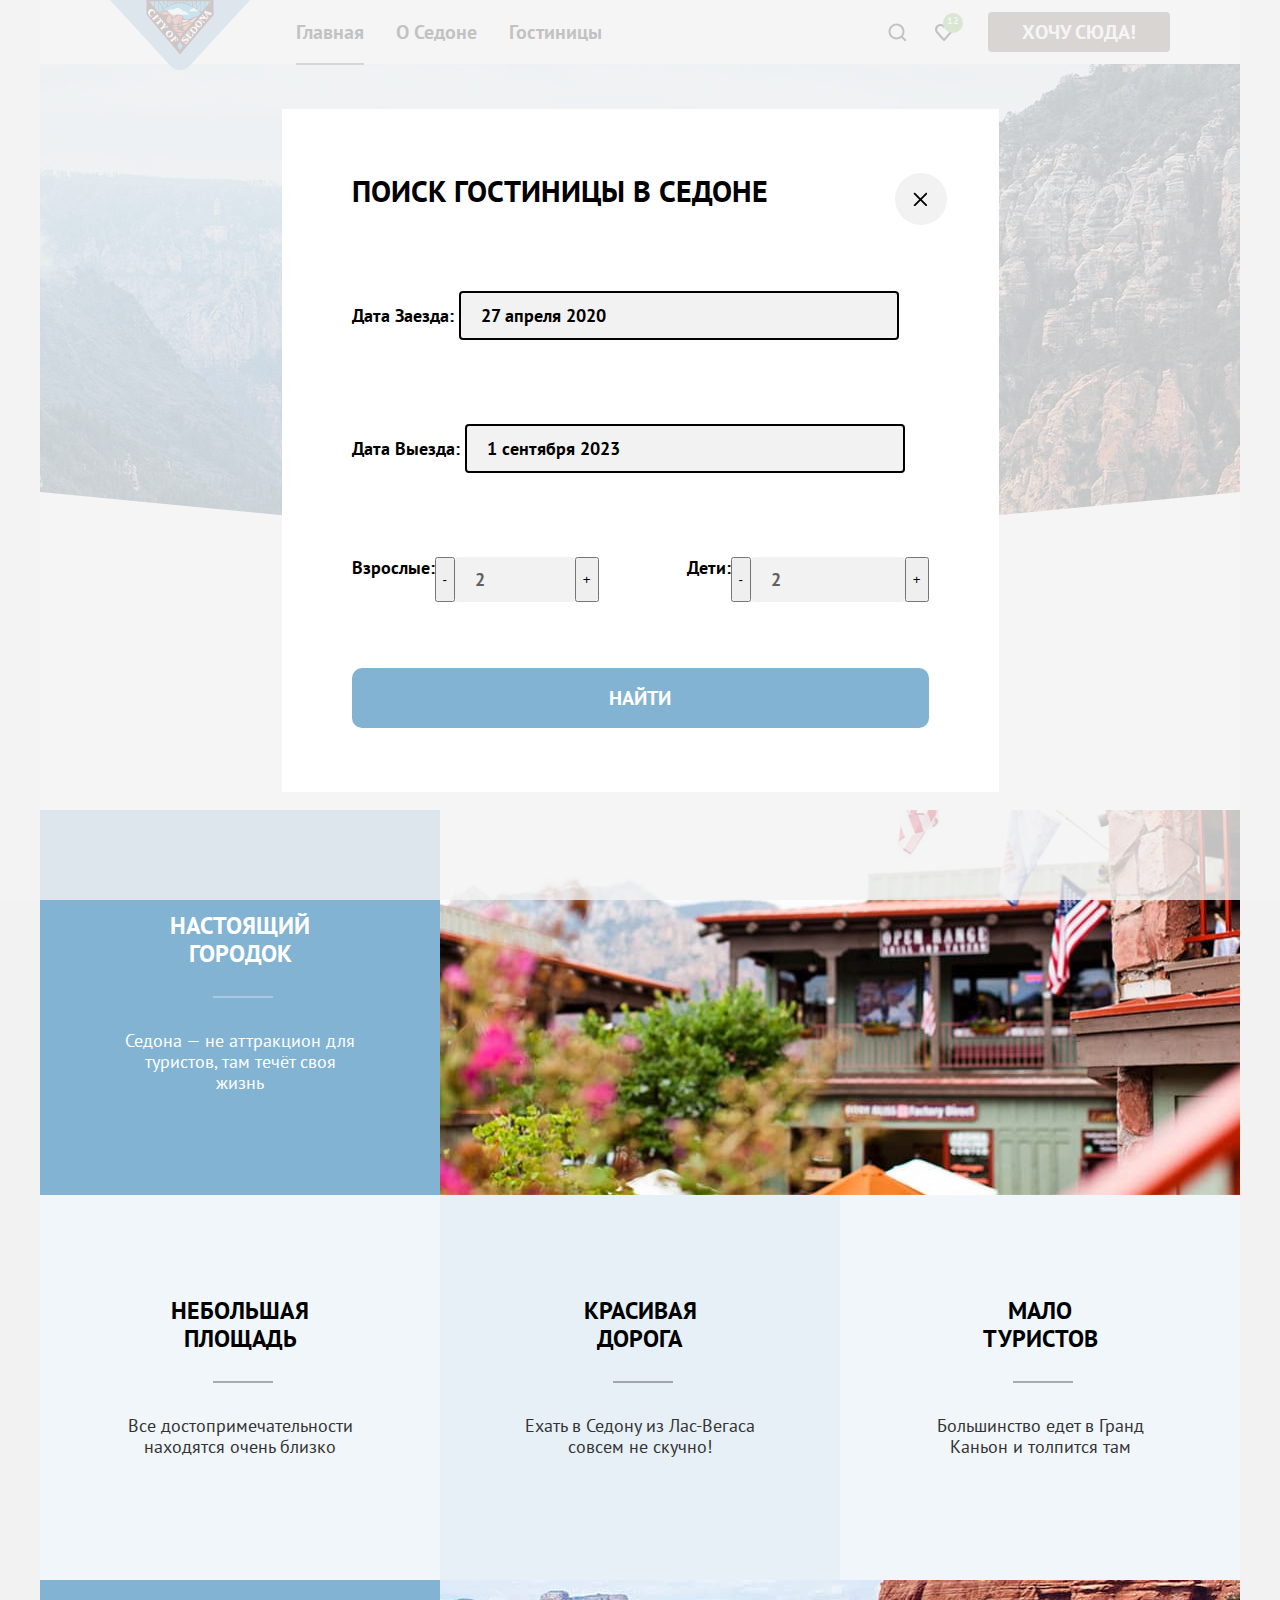
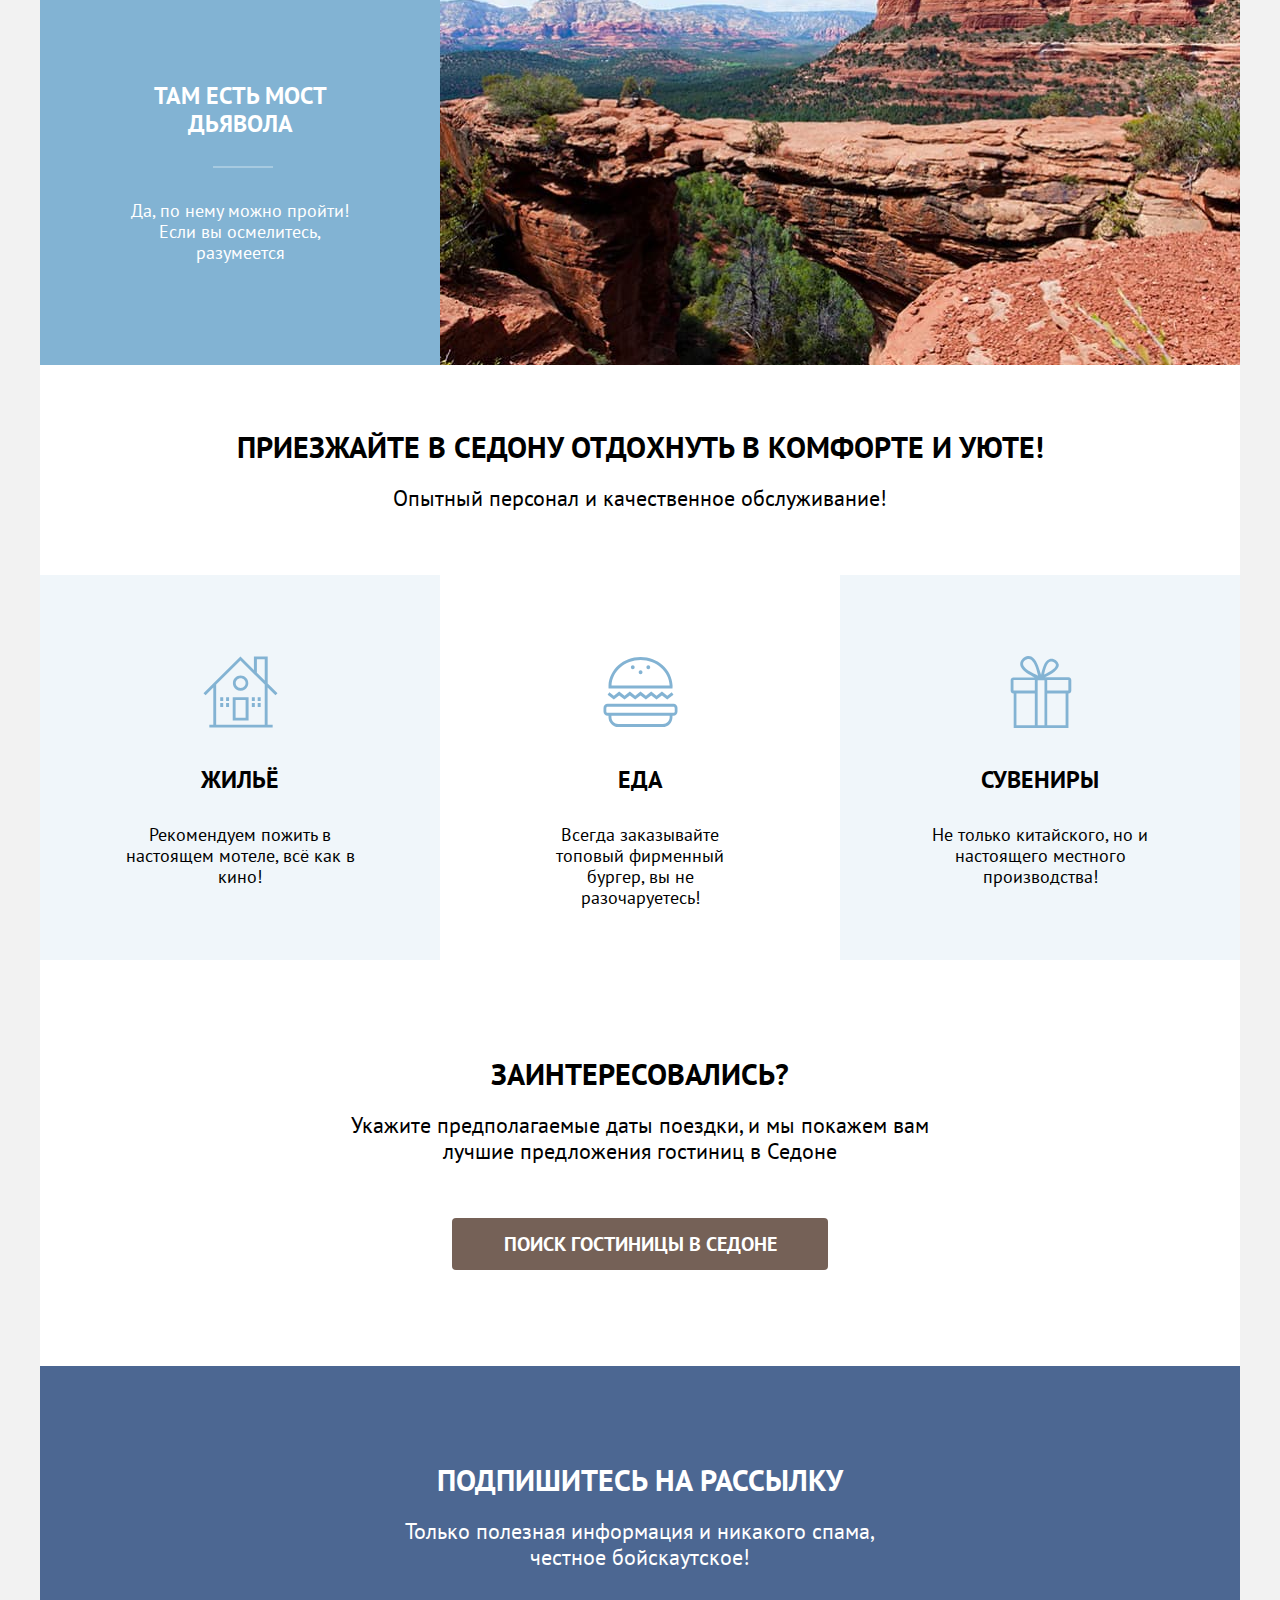
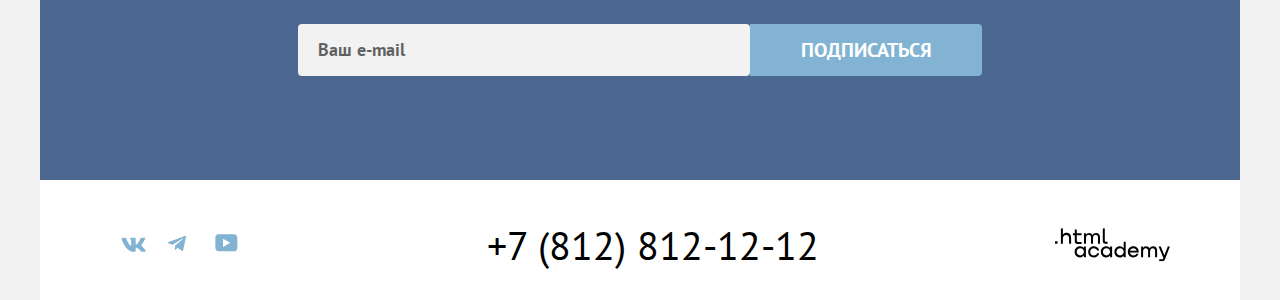
==== index.html @ 21aa556a "создает модальное окно" ====
<!DOCTYPE html>
<html lang="ru">
  <head>
    <meta charset="utf-8">
    <title>HTML Academy: Седона</title>
    <link rel="stylesheet" href="styles/styles.css">
  </head>
  <body>
    <div class="container">
      <header class="main-page-header">
        <div class="logo">
          <a class="logo-link">
            <img class="logo" src="images/logo.svg " alt="Логотип компании City of Sedona." width="140" height="70">
          </a>
        </div>
        <nav class="navigation">
          <ul class="list navigation-list">
            <li class="navigation-item">
              <a class="navigation-link navigation-link-current" href="index.html">Главная</a>
            </li>
            <li class="navigation-item">
              <a class="navigation-link" href="about.html">О Седоне</a>
            </li>
            <li class="navigation-item">
              <a class="navigation-link" href="catalog.html">Гостиницы</a>
            </li>
          </ul>
          <ul class="list navigation-list navigation-user">
            <li class="navigation-item">
              <a class="navigation-link search-icon" href="#">
                <span class="visually-hidden">Поиск</span>
              </a>
            </li>
            <li class="navigation-item">
              <a class="navigation-link heart-icon" href="#">
                <span class="visually-hidden">Избранное</span>
                <span class="favourites-count">12</span>
              </a>
            </li>
            <li class="navigation-item navigation-item-button">
              <a class="navigation-link want-here" href="#">Хочу сюда!</a>
            </li>
          </ul>
        </nav>
      </header>
      <main class="main-container main-index">
        <h1 class="visually-hidden">Город-курорт Седона</h1>
        <section class="hero">
          <h2 class="visually-hidden">Горы - главная достопримечательность Седоны</h2>
          <img class="hero-img-banner" src="images/mountains.jpg" alt="Горы возле Седоны." width="1200" height="485">
          <img class="hero-img" src="images/welcome.svg" alt="Welcome to the gorgeous Sedona, because the Grand Canyon sucks." width="458" height="352">
        </section>
        <section class="advantages">
          <h2 class="advantages-main-title">Седона — небольшой городок в Аризоне,
            заслуживающий большего!</h2>
            <p class="advantages-main-title-description">Рассмотрим причины, по которым Седона круче, чем Гранд-Каньон!</p>
          <ul class="list advantages-list">
            <li class="advantages-item advantages-item-dark">
              <div class="advantages-content">
                <h3 class="advantages-title">Настоящий городок</h3>
                <p class="advantages-description">Седона — не аттракцион для туристов, там течёт своя жизнь</p>
              </div>
              <img class="advantages-with-image" src="images/city-center.jpg" alt="Дом в Седоне на фоне гор." width="800" height="385">
            </li>
            <li class="advantages-item">
              <div class="advantages-content">
                <h3 class="advantages-title">Небольшая площадь</h3>
                <p class="advantages-description">Все достопримечательности находятся очень близко</p>
              </div>
            </li>
            <li class="advantages-item advantages-item-medium">
              <div class="advantages-content">
                <h3 class="advantages-title">Красивая дорога</h3>
                <p class="advantages-description">Ехать в Седону из Лас-Вегаса совсем не скучно!</p>
              </div>
            </li>
            <li class="advantages-item">
              <div class="advantages-content">
                <h3 class="advantages-title">Мало туристов</h3>
                <p class="advantages-description">Большинство едет в Гранд Каньон и толпится там</p>
              </div>
            </li>
            <li class="advantages-item advantages-item-dark">
              <div class="advantages-content">
                <h3 class="advantages-title">Там есть мост дьявола</h3>
                <p class="advantages-description">Да, по нему можно пройти! Если вы осмелитесь, разумеется</p>
              </div>
              <img class="advantages-image" src="images/diablo-bridge.jpg" alt="Мост дьявола." width="800" height="385">
            </li>
          </ul>
        </section>
        <section class="services">
          <h2 class="services-main-title">Приезжайте в Седону отдохнуть в комфорте и уюте!</h2>
          <p class="services-main-description">Опытный персонал и качественное обслуживание!</p>
          <ul class="list services-list">
            <li class="services-item services-item-medium house-icon">
              <h3 class="services-title">Жильё</h3>
              <p class="services-description">Рекомендуем пожить в настоящем мотеле, всё как в кино!</p>
            </li>
            <li class="services-item services-item-light food-icon">
              <h3 class="services-title">Еда</h3>
              <p class="services-description">Всегда заказывайте топовый фирменный бургер, вы не разочаруетесь!</p>
            </li>
            <li class="services-item services-item-medium souvenirs-icon">
              <h3 class="services-title">Сувениры</h3>
              <p class="services-description">Не только китайского, но и настоящего местного производства!</p>
            </li>
          </ul>
        </section>
        <section class="hotel-search">
          <h2 class="visually-hidden">Поиск гостиницы</h2>
          <p class="hotel-search-title">Заинтересовались?</p>
          <p class="hotel-search-description">Укажите предполагаемые даты поездки, и мы покажем вам лучшие предложения гостиниц в Седоне</p>
          <a class="button button-dark hotel-search-button" href="#">Поиск гостиницы в Седоне</a>
        </section>
      </main>
      <footer class="page-footer">
        <section class="footer-subscribe footer-subscribe-main-page">
          <h2 class="footer-subscribe-title">Подпишитесь на рассылку</h2>
          <p class="footer-subscribe-description">Только полезная информация и никакого спама,<br> честное бойскаутское!</p>
          <form class="footer-subscribe-form" action="https://echo.htmlacademy.ru/" method="post">
            <input class="field" type="email" name="footer-subscribe-email" placeholder="Ваш e-mail" required>
            <button class="footer-subscribe-button button button-light" type="submit">Подписаться</button>
          </form>
        </section>
        <section class="footer-contacts">
          <h2 class="visually-hidden">Контакты</h2>
            <ul class="list footer-contacts-social-list">
              <li class="footer-contacts-social-item">
                <a class="footer-contacts-social-button button-vk" href="https://vk.com/htmlacademy">
                  <span class="visually-hidden">Вконтакте.</span>
                  <svg width="25" height="15" viewBox="0 0 25 15" fill="none" xmlns="http://www.w3.org/2000/svg">
                    <path fill-rule="evenodd" clip-rule="evenodd" d="M24.116 1.804c.166-.546 0-.948-.795-.948h-2.625c-.668 0-.976.347-1.143.73 0 0-1.335 3.196-3.226 5.272-.612.602-.89.793-1.224.793-.167 0-.418-.19-.418-.738V1.804c0-.656-.184-.948-.74-.948H9.817c-.417 0-.668.304-.668.593 0 .621.946.765 1.043 2.513V7.76c0 .833-.153.984-.487.984-.89 0-3.055-3.21-4.34-6.885-.249-.715-.5-1.003-1.172-1.003H1.566c-.75 0-.9.347-.9.73 0 .682.89 4.07 4.145 8.551 2.17 3.06 5.225 4.72 8.008 4.72 1.67 0 1.875-.369 1.875-1.004V11.54c0-.737.158-.884.687-.884.39 0 1.057.192 2.615 1.667 1.78 1.75 2.073 2.533 3.075 2.533h2.625c.75 0 1.126-.368.91-1.096-.238-.724-1.088-1.775-2.215-3.022-.612-.71-1.53-1.475-1.809-1.858-.389-.49-.278-.71 0-1.147 0 0 3.2-4.426 3.533-5.929h.001Z" fill="currentColor"/></svg>
                </a>
              </li>
              <li class="footer-contacts-social-item">
                <a class="footer-contacts-social-button button-tg" href="https://t.me/htmlacademy ">
                  <span class="visually-hidden">Телеграмм.</span>
                  <svg width="18" height="17" viewBox="0 0 18 17" fill="none" xmlns="http://www.w3.org/2000/svg"><path d="M16.785.956.84 7.104C-.248 7.541-.24 8.148.64 8.42l4.094 1.277 9.472-5.976c.448-.272.857-.126.52.173l-7.673 6.925H7.05l.002.001-.283 4.22c.414 0 .597-.19.829-.414l1.988-1.934 4.136 3.055c.762.42 1.31.205 1.5-.706l2.715-12.795c.278-1.114-.425-1.618-1.153-1.29Z" fill="currentColor"/></svg>                </a>
              </li>
              <li class="footer-contacts-social-item">
                <a class="footer-contacts-social-button button-youtube" href="https://www.youtube.com/user/htmlacademyru">
                  <span class="visually-hidden">Youtube.</span>
                  <svg width="23" height="18" viewBox="0 0 23 18" fill="none" xmlns="http://www.w3.org/2000/svg"><path d="M18.94.356H3.507C1.647.356.333 1.95.333 3.756V13.85c0 1.913 1.314 3.506 3.174 3.506H19.16c1.642 0 3.174-1.593 3.174-3.4v-10.2c-.219-1.806-1.532-3.4-3.393-3.4ZM7.995 12.894V4.819l7.333 4.037-7.333 4.038Z" fill="currentColor"/></svg></a>
              </li>
            </ul>
            <address class="phone">
              <a class="footer-phone" href="tel:+78128121212">+7 (812) 812-12-12</a>
            </address>
            <a class="htmlacademy-link" href="https://htmlacademy.ru/">
              <svg width="115" height="34" viewBox="0 0 115 34" fill="none" xmlns="http://www.w3.org/2000/svg">
                <g clip-path="url(#a)" fill="currentColor"><path d="M0 13.256v2.6h2.5v-2.6H0ZM11.6 4.856c-1.6 0-2.8.7-3.6 1.7h-.1v-6.2h-2v15.5h2v-5.3c0-2.1 1.3-3.6 3.3-3.6 1.8 0 2.9 1.4 2.9 3.2v5.7h2v-6.1c.1-3-1.8-4.9-4.5-4.9ZM26.6 5.156h-4.8v-3.7h-2v3.8h-1.9v2h1.9v6c0 1.7 1 2.7 2.7 2.7h4.1v-2h-3.7c-.7 0-1.1-.4-1.1-1.1v-5.7h4.8v-2ZM41.1 4.956c-1.6 0-2.9.8-3.5 2.1h-.1c-.6-1.2-1.8-2.1-3.4-2.1-1.4 0-2.5.8-3.1 1.8h-.1v-1.6H29v10.6h2v-5.4c0-2 1-3.5 2.6-3.5 1.5 0 2.4 1 2.4 2.6v6.3h2v-5.6c0-2.4 1.4-3.3 2.6-3.3 1.5 0 2.4 1 2.4 2.6v6.3h2v-6.5c.1-2.5-1.4-4.3-3.9-4.3ZM47.8 13.056c0 1.7 1 2.7 2.8 2.7h2v-2h-1.7c-.7 0-1.1-.4-1.1-1.1V.356h-2v12.7ZM28.9 20.056c-.9-1.1-2.2-1.8-3.9-1.8-3.1 0-5.4 2.3-5.4 5.6s2.3 5.6 5.4 5.6c1.8 0 3-.8 3.8-1.9h.1v1.6h2v-10.6h-2v1.5Zm-3.6 7.4c-2.2 0-3.6-1.6-3.6-3.6s1.4-3.6 3.6-3.6 3.6 1.6 3.6 3.6c0 1.9-1.4 3.6-3.6 3.6ZM44.2 22.356c-.5-2.4-2.6-4.1-5.4-4.1-3.4 0-5.6 2.5-5.6 5.6 0 3.1 2.2 5.6 5.6 5.6 2.8 0 4.9-1.8 5.4-4.2h-2.1c-.4 1.3-1.7 2.3-3.3 2.3-2.2 0-3.6-1.6-3.6-3.6s1.4-3.6 3.6-3.6c1.6 0 2.8 1 3.3 2.2h2.1v-.2ZM55.1 20.056c-.9-1.1-2.2-1.8-3.9-1.8-3.1 0-5.4 2.3-5.4 5.6s2.3 5.6 5.4 5.6c1.8 0 3-.8 3.8-1.9h.1v1.6h2v-10.6h-2v1.5Zm-3.6 7.4c-2.2 0-3.6-1.6-3.6-3.6s1.4-3.6 3.6-3.6 3.6 1.6 3.6 3.6c0 1.9-1.5 3.6-3.6 3.6ZM68.7 20.156c-.9-1.1-2.2-1.9-3.9-1.9-3.1 0-5.4 2.3-5.4 5.6s2.2 5.6 5.4 5.6c1.7 0 3-.8 3.8-1.8h.1v1.5h2v-15.4h-2v6.4Zm-3.6 7.3c-2.2 0-3.6-1.6-3.6-3.6s1.4-3.6 3.6-3.6 3.6 1.6 3.6 3.6c-.1 2-1.5 3.6-3.6 3.6ZM78.3 18.256c-3.3 0-5.5 2.5-5.5 5.6 0 3 2.1 5.6 5.5 5.6 2.5 0 4.5-1.3 5.2-3.6h-2.1c-.5 1-1.6 1.6-3 1.6-1.9 0-3.3-1.3-3.4-2.9h8.8c.2-3.6-2-6.3-5.5-6.3Zm0 1.9c1.7 0 3 1 3.3 2.6h-6.5c.3-1.5 1.5-2.6 3.2-2.6ZM98.2 18.256c-1.6 0-2.9.8-3.6 2h-.1c-.6-1.2-1.8-2-3.4-2-1.4 0-2.5.7-3.1 1.8v-1.5h-1.9v10.6h2v-5.4c0-2 1-3.4 2.6-3.5 1.5 0 2.4 1 2.4 2.6v6.3h2v-5.6c0-2.4 1.4-3.3 2.6-3.3 1.5 0 2.4 1 2.4 2.6v6.3h2v-6.5c.1-2.6-1.4-4.4-3.9-4.4ZM109.4 27.356l-3.6-8.9h-2.2l4.8 11.6c-.3.9-.7 1.2-1.7 1.2h-2.5v2h2.5c1.8 0 2.8-.8 3.5-2.6l4.7-12.2h-2.1l-3.4 8.9Z"/></g><defs><clipPath id="a"><path fill="currentColor" transform="translate(0 .356)" d="M0 0h115v33H0z"/></clipPath></defs></svg>
            </a>
        </section>
      </footer>
    </div>
    <div class="modal-container">
      <div class="modal modal-search">
        <button class="modal-close-button">
          <span class="visually-hidden">Закрыть</span>
        </button>
        <section class="modal-content">
          <h2 class="modal-title">Поиск гостиницы в Седоне</h2>
          <form class="search-form" action="https://echo.htmlacademy.ru/" method="post">
            <p class="field-group check-in-out">
              <label class="check check-in" for="check-in-date">Дата Заезда:</label>
              <input class="check-in-field field" type="text" id="check-in-date" name="check-in-date" placeholder="Укажите дату" value="27 апреля 2020">
            </p>
            <p class="field-group check-in-out">
              <label class="check check-out" for="check-out-date">Дата Выезда:</label>
              <input class="check-out-field field" type="text" id="check-out-date" name="check-out-date" placeholder="Укажите дату" value="1 сентября 2023">
            </p>
            <p class="field-group number">
              <label class="adults" for="adults">Взрослые:</label>
              <button class="minus" type="button">-</button>
              <input class="field adults-field" type="number" id="adults" name="adults-number" placeholder="2">
              <button class="plus" type="button">+</button>
            </p>
            <p class="field-group number">
              <label class="children" for="children">Дети:</label>
              <button class="minus" type="button">-</button>
              <input class="field children-field" type="number" id="children" name="children-number" placeholder="2">
              <button class="plus" type="button">+</button>
            </p>
            <button class="search-button button button-light" type="submit">Найти</button>
          </form>
        </section>
      </div>
    </div>
  </body>
</html>
---- styles/styles.css ----
@font-face {
  font-family: "PT Sans";
  font-style: normal;
  font-weight: 400;
  src: url("../fonts/ptsans-400.woff2") format("woff2");
  font-display: swap;
}

@font-face {
  font-family: "PT Sans";
  font-style: normal;
  font-weight: 700;
  src: url("../fonts/ptsans-700.woff2") format("woff2");
  font-display: swap;
}

html {
  height: 100%;
}

body {
  font-family: "PT Sans", "Arial", sans-serif;
  font-size: 18px;
  line-height: 21px;
  background-color:  #f2f2f2;
  color: #000000;
  margin: 0;
}

*,
*::before,
*::after {
  box-sizing: border-box;
}

.visually-hidden {
  position: absolute;
  width: 1px;
  height: 1px;
  margin: -1px;
  padding: 0;
  border: 0;
  clip: rect(0 0 0 0);
  overflow: hidden;
}

.container {
  min-height: 100vh;
  width: 1200px;
  margin: 0 auto;
  display: flex;
  flex-direction: column;
  box-shadow: 0 0 15 0 rgba(0, 0, 0, 0.2);
  flex-grow: 1;
  background-color: #ffffff;
}

.main-container {
  flex-grow: 1;
}

.button {
  font-family: inherit;
  font-size: 20px;
  font-weight: 700;
  line-height: 36px;
  text-align: center;
  text-transform: uppercase;
  text-decoration: none;
  color: #ffffff;
  padding: 8px 50px;
  border: none;
  border-radius: 4px;
  margin: 0;
  align-items: center;
  cursor: pointer;
  box-sizing: border-box;
}

.button-light {
  background-color: #82b3d3;
}

.button-light:hover {
  background-color: #68a2ca;
}

.button-light:focus {
  background-color: #68a2ca;
  outline: none;
}

.button-light:active {
  background-color: #82b3d3;
  color: rgba(255, 255, 255, 0.3)
}

.button-light:disabled {
  background-color: #e5e5e5;
}

.button-light-catalog {
  background-color: #82b3d3;
  font-size: 16px;
  font-weight: 700;
  line-height: 20px;
  width: 140px;
  height: 36px;
  align-items: center;
}

.button-light-catalog:hover {
  background-color: #68a2ca;
}

.button-light-catalog:focus {
  background-color: #68a2ca;
  outline: none;
}

.button-light-catalog:active {
  background-color: #82b3d3;
  color: rgba(255, 255, 255, 0.3)
}

.button-light-catalog:disabled {
  background-color: #e5e5e5;
}

.button-dark {
  background-color: #756157;
  margin: 0;
  padding: 8px 50px;
}

.button-dark:hover {
  background-color: #615048;
}

.button-dark:focus {
  background-color: #615048;
  outline: none;
}

.button-dark:active {
  background-color: #756157;
  color: rgba(255, 255, 255, 0.3)
}

.button-dark:disabled {
  background-color: #e5e5e5;
}

.button-dark-catalog {
  background-color: #756157;
  font-size: 16px;
  font-weight: 700;
  line-height: 20px;
  width: 140px;
  height: 36px;
  align-items: center;
  padding: 8px 26px;
}

.button-dark-catalog:hover {
  background-color: #615048;
}

.button-dark-catalog:focus {
  background-color: #615048;
  outline: none;
}

.button-dark-catalog:active {
  background-color: #756157;
  color: rgba(255, 255, 255, 0.3)
}

.button-dark-catalog:disabled {
  background-color: #e5e5e5;
}

.button-transparent {
  background-color: transparent;
  font-size: 16px;
  font-weight: 700;
  line-height: 20px;
  padding: 8px 57px;
  width: 191px;
}

.button-transparent:hover {
  opacity: 60%;
}

.button-transparent:focus {
  border: 3px solid #83b3d3;
  outline: none;
}

.button-transparent:active {
  color: rgba(255, 255, 255, 0.3);
}

.button-transparent:disabled {
  opacity: 10%;
}

.submit-button {
  width: 190px;
  padding: 8px 50px;
  margin-bottom: 32px;
}

.list {
  list-style: none;
  margin: 0;
  padding: 0;
}

/*MAIN PAGE*/
/*HEADER*/

.main-page-header {
  display: flex;
  padding: 0 70px;
}

.navigation {
  display: flex;
  margin-left: 30px;
  flex-grow: 1;
}

.navigation-list {
  margin: 0;
  padding: 0;
  flex-wrap: wrap;
  display: flex;
}

.navigation-user {
  margin-left: auto;
  display: flex;
  align-items: center;
  flex-shrink: 0;
}

.navigation-link {
  display: block;
  font-size: 20px;
  line-height: 24px;
  font-weight: 700;
  text-align: center;
  color: #000000;
  background-color: #ffffff;
  text-decoration: none;
  flex-wrap: wrap;
  padding: 20px 16px;
}

.navigation-link:not(.want-here):hover {
  color: #756157;
}

.navigation-link:not(.want-here):active {
  color: #756157;
  outline: none;
}

.navigation-link-current {
  position: relative;
  z-index: 2;
}

.navigation-link-current::after {
  position: absolute;
  content: "";
  height: 2px;
  background-color: #756257;
  bottom: -1px;
  right: 16px;
  left: 16px;
}

.search-icon {
  background-image: url("../images/icons/search.svg");
  background-repeat: no-repeat;
  background-size: 20px 20px;
  background-position: center center;
  padding: 12px 22px;
}

.search-icon:hover {
  opacity: 60%;
}

.search-icon:active {
  opacity: 30%;
}

.search-icon:focus {
  outline: none;
}

.heart-icon {
  background-image: url("../images/icons/heart.svg");
  background-repeat: no-repeat;
  background-size: 20px 20px;
  background-position: center center;
  margin-right: 20px;
  padding: 13px 24px;
}

.heart-icon:hover {
  opacity: 60%;
}

.heart-icon:active {
  opacity: 30%;
}

.heart-icon:focus {
  outline: none;
}

.favourites-count {
  font-size: 10px;
  font-weight: 400px;
  line-height: 10px;
  text-align: center;
  background-color: #7db54f;
  color: #ffffff;
  border-radius: 10px;
  padding: 3px;
  min-height: 20px;
  min-width: 20px;
  display: block;
  margin-top: -19px;
  margin-right: -19px;
}

.want-here {
  background-color: #756157;
  color: #ffffff;
  text-transform: uppercase;
  padding: 8px 34px;
  border-radius: 4px;
  display: block;
}

.want-here:hover {
  background-color: #615048;
}

.want-here:focus {
  background-color: #615048;
  outline: none;
}

.want-here:active {
  background-color: #756157;
}

.want-here:disabled {
  background-color: #e5e5e5;
}

.navigation-item-button {
  display: flex;
  align-items: center;
}

.logo {
  display: block;
  margin-bottom: -6px;
  z-index: 2;
}

.logo-link:hover {
  opacity: 60%;
}

.logo-link:active {
  opacity: 30%;
}

.logo-link:focus {
  outline: none;
}

/*HERO*/

.hero {
  background-color: #7ea2c2;
  padding: 51px 70px 82px;
  position: relative;
}

.hero::after {
  content: "";
  background-image: url("../images/devider.svg");
  position: absolute;
  left: 0;
  right: 0;
  bottom: 0;
  height: 57px;
}

.hero-img-banner {
  position: absolute;
  top: 0;
  left: 0;
  bottom: 0;
  right: 0;
  object-fit: cover;
  height: 100%;
}

.hero-img {
  display: block;
  margin: 0 auto;
  max-width: 100%;
  height: auto;
  position: relative;
  z-index: 2;
}


/*ADVANTAGES*/

.advantages-list {
  text-align: center;
  list-style: none;
  display: flex;
  flex-wrap: wrap;
  margin: 0;
  padding: 0;
}

.advantages-main-title {
  font-size: 30px;
  font-weight: 700;
  line-height: 36px;
  text-align: center;
  text-transform: uppercase;
  margin: 0 auto;
  margin-bottom: 25px;
  width: 620px;
  margin-top: 69px;
}

.advantages-main-title-description {
  font-size: 22px;
  line-height: 26px;
  text-align: center;
  margin-bottom: 69px;
}

.advantages-title {
  font-size: 24px;
  font-weight: 700;
  line-height: 28px;
  text-align: center;
  text-transform: uppercase;
  margin: 0 auto;
  margin-bottom: 62px;
  width: 175px;
  position: relative;
}

.advantages-content {
  width: 400px;
  min-height: 385px;
  padding: 102px 85px;
}

.advantages-item {
  background-color: rgba(131, 179, 211, 0.12);
  color: #000000;
}

.advantages-title::after {
  position: absolute;
  content: "";
  height: 2px;
  width: 60px;
  background-color: rgba(0, 0, 0, 0.3);
  bottom: -30px;
  right: 55px;
}

.advantages-item-medium {
  background-color: rgba(131, 179, 211, 0.2);
}

.advantages-item-dark {
  width: 100%;
  background-color: #82b3d3;
  color: #ffffff;
  display: flex;
}

.advantages-item-dark .advantages-title {
  color: #ffffff;
}

.advantages-item-dark .advantages-title::after {
  position: absolute;
  content: "";
  height: 2px;
  width: 60px;
  background-color: rgba(255, 255, 255, 0.3);
  bottom: -30px;
  right: 55px;
}

.advantages-item-dark .advantages-description {
  color: #ffffff;
}

.advantages-description {
  color: #333333;
  margin: 0;
}

.advantages-image {
  display: block;
}



/*SERVICES*/

.services-list {
  text-align: center;
  display: flex;
  flex-wrap: wrap;
}

.services-main-title {
  font-size: 30px;
  font-weight: 700;
  line-height: 36px;
  text-align: center;
  text-transform: uppercase;
  margin: 0 auto;
  margin-top: 64px;
  margin-bottom: 20px;
}

.services-main-description {
  font-size: 22px;
  line-height: 26px;
  text-align: center;
  margin: 0;
  margin-bottom: 64px;
}

.services-title {
  font-size: 24px;
  font-weight: 700;
  line-height: 28px;
  text-align: center;
  text-transform: uppercase;
  margin: 0;
  padding: 0;
  margin-bottom: 30px;
  margin-top: 110px;
}

.services-description {
  margin: 0;
  padding: 0;
  width: 230px;
}

.services-item {
  width: 400px;
  min-height: 385px;
  padding-top: 81px;
  padding-left: 85px;
  padding-right: 85px;
  box-sizing: border-box;
}

.services-item-medium {
  background-color: rgba(131, 179, 211, 0.12);
}

.services-item-light {
  background-color: #ffffff;
}

.house-icon {
  background-image: url("../images/icons/house.svg");
  background-repeat: no-repeat;
  background-size: 75px 72px;
  background-position: center 81px;
}

.souvenirs-icon {
  background-image: url("../images/icons/souvenirs.svg");
  background-repeat: no-repeat;
  background-size: 75px 72px;
  background-position: center 81px;
}

.food-icon {
  background-image: url("../images/icons/food.svg");
  background-repeat: no-repeat;
  background-size: 75px 72px;
  background-position: center 81px;
}

/*HOTEL SEARCH*/

.hotel-search {
  text-align: center;
  width: 592px;
  margin: 0 auto;
}

.hotel-search-title {
  font-size: 30px;
  font-weight: 700;
  line-height: 36px;
  text-align: center;
  text-transform: uppercase;
  margin: 0;
  margin-top: 96px;
  margin-bottom: 20px;
}

.hotel-search-description {
  font-size: 22px;
  line-height: 26px;
  text-align: center;
  margin: 0;
  margin-bottom: 54px;
}

.hotel-search-button {
  display: block;
  width: 376px;
  margin: 0 auto;
  margin-bottom: 96px;
}

/*FOOTER*/

.footer-subscribe-title {
  font-size: 30px;
  font-weight: 700;
  line-height: 36px;
  text-align: center;
  text-transform: uppercase;
  margin: 0;
  margin-bottom: 20px;
}

.footer-subscribe-description {
  font-size: 22px;
  line-height: 26px;
  text-align: center;
  margin: 0;
  margin-bottom: 54px;
}

input[type=email] {
  font-size: 18px;
  line-height: 24px;
}

.footer-subscribe {
  display: block;
  width: 1200px;
  color: #000000;
  background-color: #ffffff;
  text-align: center;
  margin: 0 auto;
  padding: 96px 258px 104px;
}

.footer-subscribe-main-page {
  background-image: url("../images/subscribe.jpg");
  background-color: #4c6792;
  background-position: center;
  background-repeat: no-repeat;
  background-size: cover;
  color: #ffffff;
}

.footer-subscribe-form {
  display: flex;
}

.footer-subscribe-button {
  background-color: #82B3D3;
  padding: 8px 50px;
  border: none;
  border-radius: 0 4px 4px 0;
  width: 232px;
}

.field {
  flex-grow: 1;
  border: none;
  border-radius: 4px 0 0 4px;
  padding-left: 20px;
}

.field-inner {
background-color: #f2f2f2;
}

.footer-contacts {
  display: flex;
  align-items: center;
  width: 1200px;
  min-height: 120px;
  margin: 0 auto;
  padding: 40px 70px 30px;
  justify-content: space-between;
}

.footer-contacts-social-item {
  display: flex;
  align-items: center;
  width: 47px;
  height: 40px;
  margin: auto;
  position: relative;
 }

.footer-contacts-social-list {
  display: flex;
  align-items: center;
  flex-wrap: wrap;
}

.footer-contacts-social-button {
  color: #82b3d3;
  background-color: #ffffff;
  display: block;
  padding: 11px;
  box-sizing: border-box;
}

.footer-contacts-social-button:hover {
  color: #68a2ca;
}

.footer-contacts-social-button:focus {
  color: #68a2ca;
  outline: none;
}

.footer-contacts-social-button:active {
  color: rgba(104, 162, 202, 0.3);
}

.phone {
  display: flex;
  align-items: center;
}

.footer-phone {
  font-size: 40px;
  line-height: 40px;
  text-align: center;
  text-decoration: none;
  font-style: normal;
  color: #000000;
  display: block;
}

.footer-phone:hover {
  color: #756157;
}

.footer-phone:focus {
  color: #756157;
  outline: none;
}

.footer-phone:active {
  color: rgba(117, 97, 87, 0.3);
}

.htmlacademy-link {
  display: flex;
  align-items: center;
  padding: 0;
  margin: 0;
  color: #000000;
}

.htmlacademy-link:hover {
  color: #756157;
}

.htmlacademy-link:focus {
  color: #756157;
  outline: none;
}

.htmlacademy-link:active {
  color: rgba(117, 97, 87, 0.3);
}


/*CATALOG*/

/*MAIN*/

.catalog-header {
  display: flex;
  padding: 0 70px;
  margin: 0;
}

.inner-header-title {
  font-size: 60px;
  line-height: 78px;
  font-weight: 700;
  color: #ffffff;
  margin: 0;
  margin-bottom: 8px;
}

.background-container {
  background-image: url("../images/background-catalog.jpg");
  background-position: center;
  background-size: cover;
  background-repeat: no-repeat;
  background-color: #696563;
  color: #ffffff;
  margin: 0;
  padding: 35px 70px 70px;
}

.breadcrumbs {
  list-style: none;
  flex-wrap: wrap;
  margin: 0;
  padding: 0;
  display: flex;
}

.breadcrumbs-item {
  margin: 0;
  padding: 0;
  margin-bottom: 36px;
  position: relative;
}

.breadcrumbs-item:not(:last-child)::after {
  content: "";
  background-image: url("../images/icons/right-arrow.svg");
  background-repeat: no-repeat;
  background-size: 8px 20px;
  background-position: center center;
  width: 7px;
  height: 20px;
  display: block;
  position: absolute;
  top: 2px;
  right: 0;
  left: 33px;
  bottom: 0;
}

.breadcrumbs-link {
  display: block;
}

.breadcrumbs-link:hover {
  opacity: 60%;
}

.breadcrumbs-link[href]:focus {
  opacity: 60%;
  outline: none;
}

.breadcrumbs-link[href]:active {
  opacity: 30%;
}

.home-button {
  width: 12px;
  height: 12px;
  margin-right: 28px;
  padding: 12px;
  display: block;
  background-image: url("../images/icons/main-page-icon.svg");
  background-size: 13px 15px;
  background-repeat: no-repeat;
  background-position: center 3px;
}

.home-button:hover {
  opacity: 60%;
}

.home-button:active {
  opacity: 30%;
}

.home-button:focus {
  outline: none;
}

.hotels-filter {
  display: flex;
}

.hotels-filter-group {
  padding: 0;
  margin: 0;
  border: none;
}

.hotels-filter-group-infrastructure {
  margin-right: 70px;
}

.hotels-filter-group-living {
  min-width: 151px;
  margin-right: 140px;
}

.hotels-filter-group-price {
  min-width: 288px;
  display: flex;
  flex-wrap: wrap;
  margin-right: 70px;
}

.hotels-filter-list {
  display: block;
}

.hotels-filter-title {
  font-size: 20px;
  line-height: 24px;
  font-weight: 700;
  color: #ffffff;
  margin: 0;
  margin-bottom: 32px;
  padding: 0;
}

.hotels-filter-item {
  margin-bottom: 16px;
}

.hotels-filter-item:last-child {
  margin-bottom: 0;
}

.control {
  position: relative;
  display: block;
  padding-left: 36px;
}

.control-mark {
  position: absolute;
  width: 20px;
  height: 20px;
  border-radius: 4px;
  top: 2px;
  left: 0;
  background-color: #ffffff;
}

.control:hover .control-mark,
.control:hover .control-label {
  opacity: 60%;
}

.control-input:focus + .control-mark {
  box-shadow: 0 0 0 3px #83b3d3;
}

.control-input:disabled .control-mark
.control:hover .control-label {
  opacity: 30%;
}

.control-input[type="checkbox"]:checked + .control-mark {
  background-image: url("../images/icons/checked.svg");
  background-repeat: no-repeat;
  background-size: 12px 10px;
  background-position: center;
}

.control-radio {
  position: relative;
  display: block;
  padding-left: 36px;
}

.control-radio::before {
  content: "";
  position: absolute;
  top: 0;
  left: 0;
  width: 20px;
  height: 20px;
  background-color: #ffffff;
  border-radius: 50%;
  cursor: pointer;
}

.control-label-radio {
  line-height: 22px;
  font-weight: 700;
}

.control-input[type="radio"]:checked + .control-label-radio::after {
  content: "";
  position: absolute;
  top: 5px;
  left: 5px;
  width: 10px;
  height: 10px;
  background-color: #3f5e72;
  border-radius: 50%;
}

.control-radio:hover {
  opacity: 60%;
}

.control-radio:active {
  opacity: 30%;
}

.control-radio:focus + .control-radio::before {
  box-shadow: 0 0 0 3px #83b3d3;
}

.price-input {
  font-size: 18px;
  line-height: 23px;
  font-weight: 700;
  margin: 0;
  padding: 12px 20px;
  box-sizing: border-box;
  border: none;
  display: flex;
}

.price-input:hover {
  background-color: #e6e6e6;
}

.price-input:focus {
  background-color: #e6e6e6;
  box-shadow: 0 0 0 3px #83b3d3;
  outline: none;
}

.price-input:active {
  box-shadow: 0 0 0 3px #000000;
  outline: none;
}

.price-input-min {
  border-radius: 4px 0 0 4px;
  margin-right: 2px;
  width: 143px;
  height: 48px;
}

.price-input-max {
  border-radius: 0 4px 4px 0;
  width: 143px;
  height: 48px;
}

.price-label {
  font-size: 18px;
  line-height: 24px;
  color: #000000;
  min-width: 143px;
  min-height: 48px;
  margin: 0;
  padding: 0;
}

.range-wrapper-inputs {
  display: flex;
}

.range-scale {
  position: relative;
  width: 287px;
  height: 4px;
  background-color: rgba(255, 255, 255, 0.3);
  top: 44px;
}

.range-bar {
  position: absolute;
  height: 4px;
  background-color: #ffffff;
}

.range-toggle {
  position: absolute;
  width: 20px;
  height: 20px;
  border-radius: 5px;
  border: none;
  cursor: pointer;
}

.range-toggle:focus,
.range-toggle:active {
  box-shadow: 0 0 0 3px #83b3d3;
}

.toggle-min {
  top: -8px;
}

.toggle-max {
  top: -8px;
  right: 0;
}

.buttons-container {
  margin-top: 56px;
  margin-right: auto;
}

.sorting-results {
  background-color: #ffffff;
  margin: 0;
  padding: 56.5px 70px 60px;
}

.sorting-results-container {
  display: flex;
  width: 1060px;
  margin: 0 auto;
  margin-bottom: 46.5px;
}

.sorting-results-title {
  font-size: 30px;
  line-height: 36px;
  font-weight: 700;
  color: #000000;
  text-transform: uppercase;
  margin: 0;
  margin-right: 200px;
  display: flex;
}

.sorting-results-count {
  font-size: 30px;
  line-height: 36px;
  font-weight: 700;
  color: #000000;
  text-transform: uppercase;
  margin: 0;
  display: block;
  margin-left: 5px;
}

.show-cards-list {
  display: flex;
  margin-left: auto;
}

.show-all-cards {
  background-image: url("../images/icons/show-all-cards.svg");
  background-repeat: no-repeat;
  background-position: center;
}

.show-one-card {
  background-image: url("../images/icons/show-one-card.svg");
  background-repeat: no-repeat;
  background-position: center;
}

.show-list {
  background-image: url("../images/icons/show-list.svg");
  background-repeat: no-repeat;
  background-position: center;
}

.show-cards-button {
  display: flex;
  width: 46px;
  height: 46px;
  border: 2px solid #e5e5e5;
  border-radius: 4px;
}

.show-cards-item {
  margin-right: 8px;
}

.show-cards-item:last-child {
  margin-right: 0px;
}

.show-cards-button:hover {
  border-color: #000000;
}

.show-cards-button:focus {
  border-color: #68a2ca;
}

.show-cards-button:active {
  border-color: #000000;
}

.select-control {
  border: 2px solid #e5e5e5;
  border-radius: 4px;
  min-width: 292px;
  padding: 12px 20px;
  appearance: none;
  background-image: url("../images/icons/arrow-down.svg");
  background-repeat: no-repeat;
  background-position: right 20px center;
  padding-right: 40px;
}

.select-control:hover {
  border-color: #68a2ca;
}

.select-control:focus {
  border-color: #3f5e72;
  outline: none;
}

.select-control:disabled {
  border-color: rgba(0, 0, 0, 0.3);
}

.hotels-list {
  display: grid;
  grid-template-columns: repeat(3, 340px);
  gap: 20px;
}

.price {
  margin-left: auto;
}

.hotel-card-link {
  text-decoration: none;
  color: inherit;
  grid-column: 2 span;
}

.hotel-card {
  display: grid;
  grid-template-columns: repeat(2, 140px);
  gap: 16px 20px;
  background-color: #ffffff;
  padding: 20px;
  border-radius: 4px;
  box-shadow: 0 0 0 1px #e6e6e6;
}

.hotel-card-title {
  font-size: 24px;
  line-height: 28px;
  font-weight: 700;
  margin: 0;
  margin-top: 16px;
}

.hotel-card-image {
  display: block;
}

.button-favourites {
  font-size: 16px;
  line-height: 20px;
  font-weight: 700;
  background-color: #82b3d3;
  width: 140px;
  height: 36px;
  margin: 0;
  padding: 0;
}

.button-favourites-selected {
  background-color: #7db54f;
  width: 140px;
  height: 36px;
}

.button-favourites-selected:hover {
  background-color: #6c9e42;
}

.button-favourites-selected:focus {
  background-color: #6c9e42;
  outline: none;
}

.button-favourites-selected:active {
  background-color: #7db54f;
}

.button-favourites-selected:disabled {
  background-color: #e5e5e5;
}

.hotel-rating {
  font-size: 16px;
  line-height: 20px;
  font-weight: 400;
  background-color: #f2f2f2;
  text-transform: uppercase;
  margin: 0;
  padding: 9px 22px;
  border-radius: 4px;
  display: block;
}

.product-stars {
  background-image: url("../images/icons/star.svg");
  background-repeat: space no-repeat;
  width: 104px;
  height: 17px;
  background-size: 18px 17px;
  display: block;
  margin: 0;
  padding: 0;
  margin-top: 10px;
}

.product-four-stars {
  width: 88px;
}

.product-three-stars {
  width: 70px;
}

.product-two-stars {
  width: 42px;
}

.pagination {
  list-style: none;
  display: flex;
  width: 1060px;
  gap: 8px;
  margin: 0;
  padding: 0;
  margin-top: 80px;
  flex-wrap: wrap;
}

.pagination-link {
  font-size: 20px;
  line-height: 36px;
  font-weight: 700;
  text-align: center;
  color: #ffffff;
  background-color: #82b3d3;
  text-decoration: none;
  padding: 11px;
  border: 1px solid #82b3d3;
  border-radius: 4px;
  min-width: 60px;
  min-height: 60px;
  display: block;
  box-sizing: border-box;
}

.pagination-link:hover {
  background-color: #68a2ca;
  border: 1px solid #82b3d3;
}

.pagination-link:focus {
  background-color: #68a2ca;
  border: 1px solid #82b3d3;
  outline: none;
}

.pagination-link:active {
  background-color: #82b3d3;
}

.pagination-current {
  color: #000000;
  background-color: #f2f2f2;
  border: 1px solid #f2f2f2;
  border-radius: 4px;
}

.pagination-current:hover {
  color: #000000;
  background-color: #f2f2f2;
  border: 1px solid #f2f2f2;
}

.pagination-current:focus {
  color: #000000;
  background-color: #f2f2f2;
  border: 1px solid #f2f2f2;
}

.pagination-current:active {
  color: #000000;
  background-color: #f2f2f2;
  border: 1px solid #f2f2f2;
}

.dots {
  display: block;
  min-width: 60px;
  min-height: 60px;
  align-items: center;
  padding: 16px 22px;
}

.modal-container {
  position: fixed;
  top: 0;
  left: 0;
  display: flex;
  width: 100%;
  height: 100%;
  background-color: rgba(242, 242, 242, 0.8);
  z-index: 2;
}

.modal {
  position: relative;
  margin: auto;
  padding: 64px 70px;
  background-color: #ffffff;
}

.modal-search {
  width: 717px;
}

.modal-close-button {
  position: absolute;
  top: 64px;
  right: 52px;
  padding: 0;
  width: 52px;
  height: 52px;
  background-color: #f2f2f2;
  border-radius: 50%;
  border: none;
  cursor: pointer;
}

.modal-close-button::before {
  content: "";
  background-image: url("../images/icons/close.svg");
  background-repeat: no-repeat;
  position: absolute;
  top: 19px;
  right: 19.5px;
  width: 14px;
  height: 14px;
}

.modal-close-button:hover,
.modal-close-button:active {
  background-color: #e6e6e6;
}

.modal-close-button:focus {
  box-shadow: 0 0 0 3px #83b3d3;
}

.modal-close-button:active::before {
  opacity: 30%;
}

.modal-title {
  margin: 0;
  margin-bottom: 64px;
  padding: 0;
  font-weight: 700;
  font-size: 30px;
  line-height: 36px;
  text-transform: uppercase;
}

.field {
  margin: 0;
  padding: 12px 20px;
  font: inherit;
  font-weight: 700;
  background-color: #f2f2f2;
  border-radius: 4px;
  border: none;
}

.field:hover {
  background-color: #e6e6e6;
}

.field:focus {
  box-shadow: 0 0 0 3px #83b3d3;
  outline: none;
}

.field:not(:placeholder-shown) {
  border: 2px solid #000000;
  box-shadow: none;
}

.field:disabled {
  color: rgba(0, 0, 0, 0.3);
}

.field::placeholder {
  color: #000000;
  opacity: 60%;
}

.search-button {
  line-height: 24px;
  width: 577px;
  padding: 18px;
  border-radius: 10px;
}

.check, .adults, .children {
  font-weight: 700;
}

.check-in-field, .check-out-field {
  width: 440px;
  grid-column: 1 / -1;
}

.search-form {
  display: grid;
  grid-template-columns: 247px 242px;
  gap: 48px 88px;
}

.number {
  display: flex;
}

.adults-field, .children-field {
  width: 31px;
  display: block;
}

.check-in-out {
  grid-column: 1 / -1;
  justify-content: space-between;
}
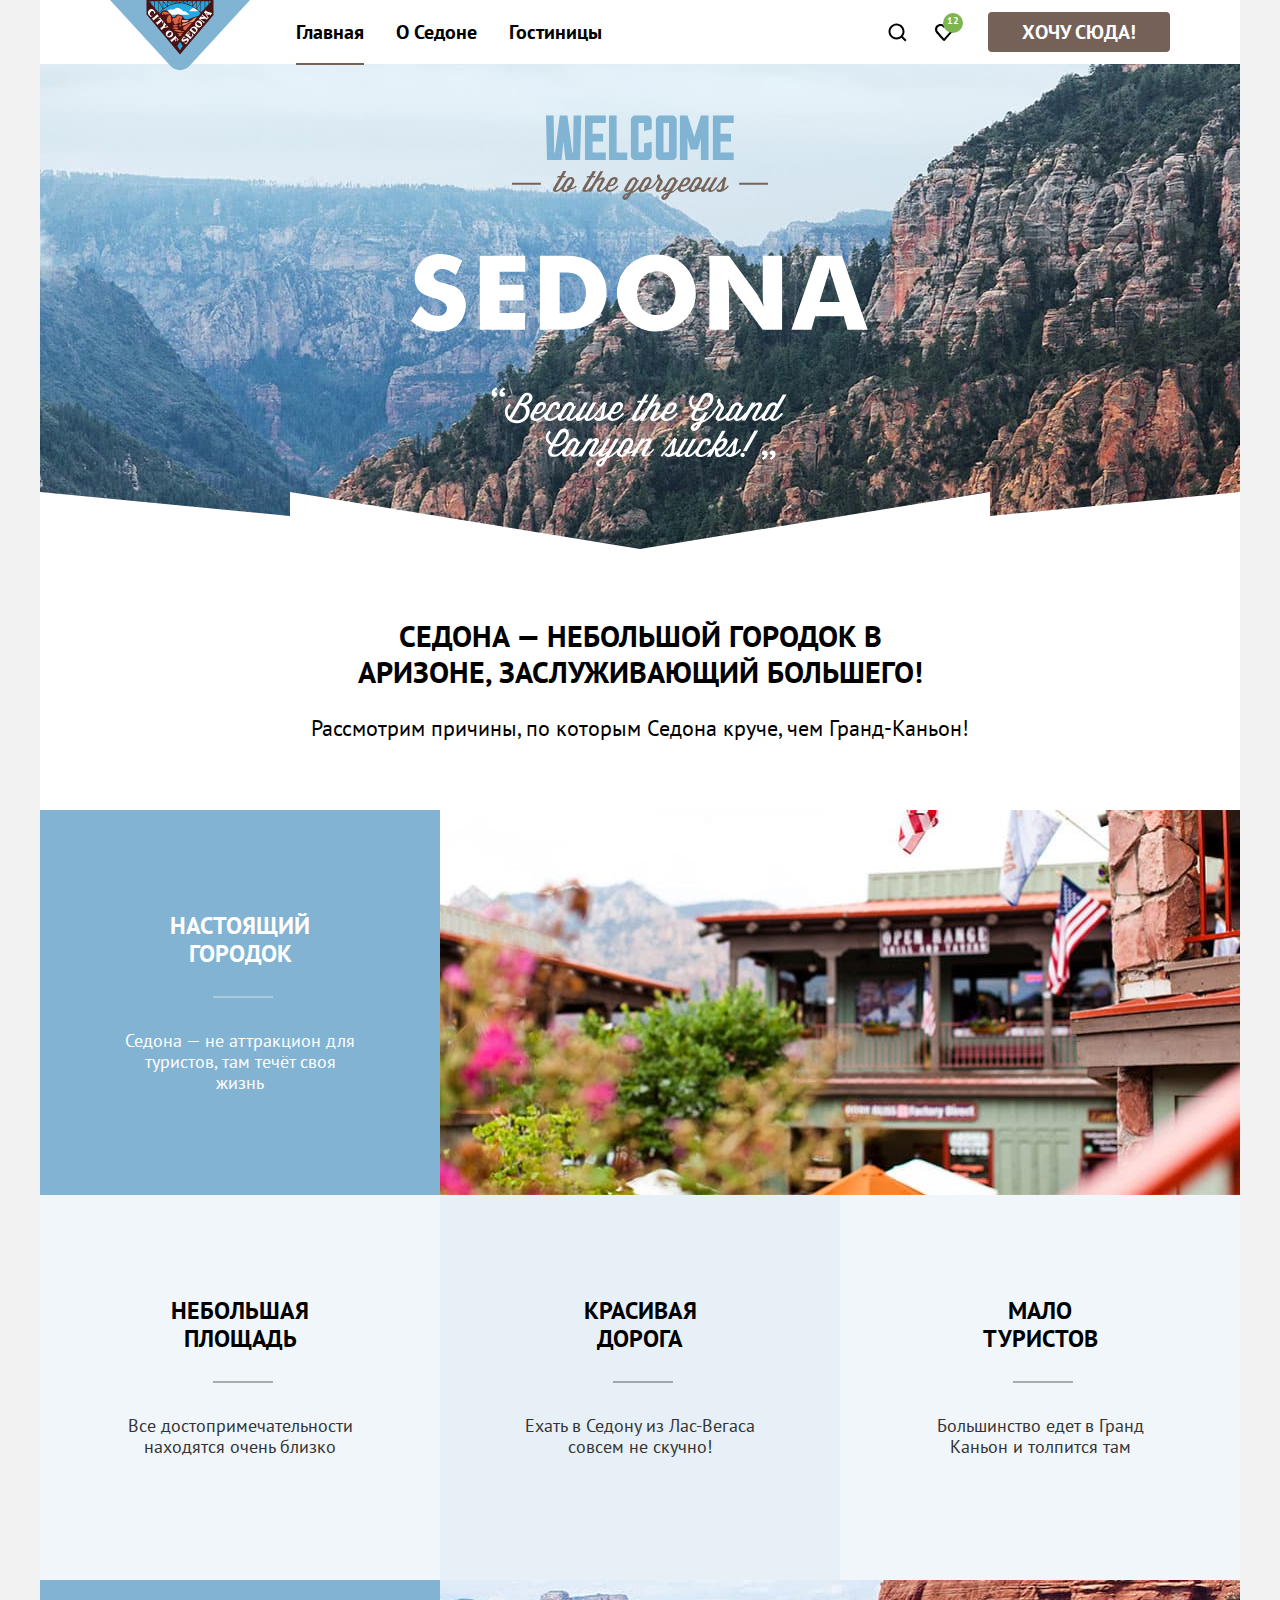
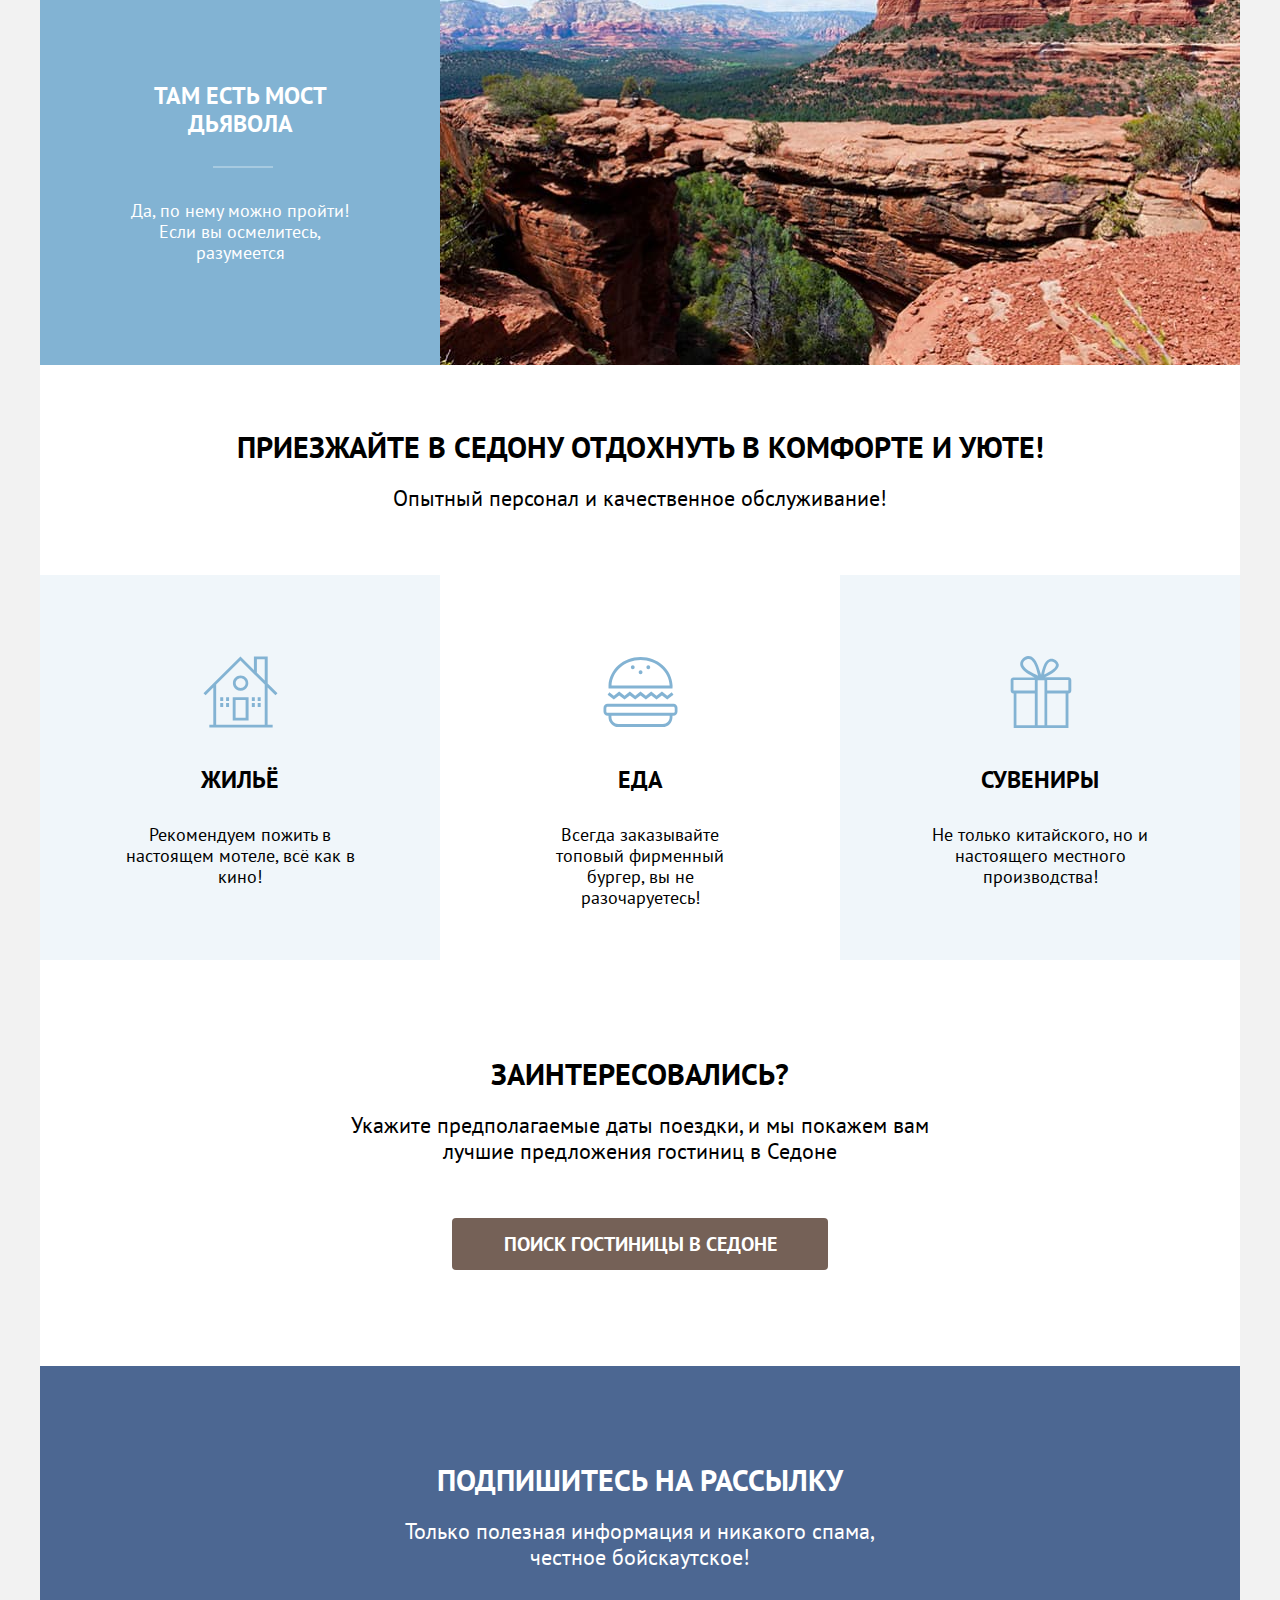
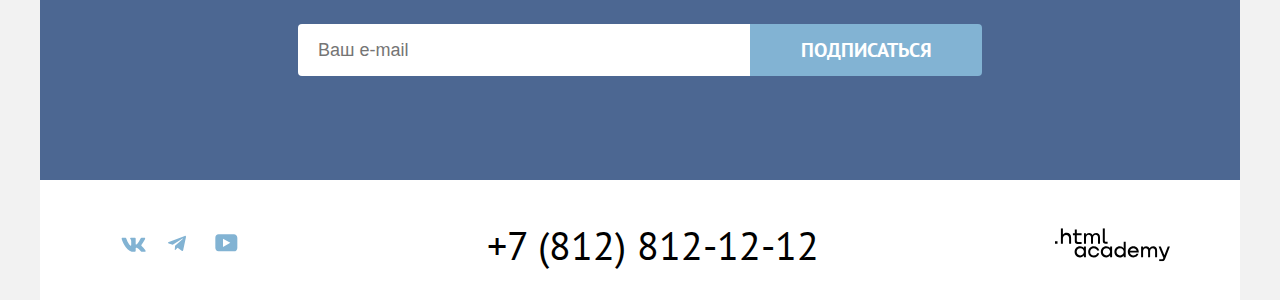
==== commit 3737287d: "стилизует формы" ====
--- a/index.html
+++ b/index.html
@@ -119,7 +119,7 @@
           <h2 class="footer-subscribe-title">Подпишитесь на рассылку</h2>
           <p class="footer-subscribe-description">Только полезная информация и никакого спама,<br> честное бойскаутское!</p>
           <form class="footer-subscribe-form" action="https://echo.htmlacademy.ru/" method="post">
-            <input class="field" type="email" name="footer-subscribe-email" placeholder="Ваш e-mail" required>
+            <input class="footer-field" type="email" name="footer-subscribe-email" placeholder="Ваш e-mail" required>
             <button class="footer-subscribe-button button button-light" type="submit">Подписаться</button>
           </form>
         </section>
@@ -154,7 +154,7 @@
         </section>
       </footer>
     </div>
-    <div class="modal-container">
+    <div class="modal-container modal-container-close">
       <div class="modal modal-search">
         <button class="modal-close-button">
           <span class="visually-hidden">Закрыть</span>
@@ -172,15 +172,15 @@
             </p>
             <p class="field-group number">
               <label class="adults" for="adults">Взрослые:</label>
-              <button class="minus" type="button">-</button>
-              <input class="field adults-field" type="number" id="adults" name="adults-number" placeholder="2">
-              <button class="plus" type="button">+</button>
+              <button class="minus-plus minus" type="button">-</button>
+              <input class="adults-field" type="text" id="adults" name="adults-number" placeholder="2">
+              <button class="minus-plus plus" type="button">+</button>
             </p>
             <p class="field-group number">
               <label class="children" for="children">Дети:</label>
-              <button class="minus" type="button">-</button>
-              <input class="field children-field" type="number" id="children" name="children-number" placeholder="2">
-              <button class="plus" type="button">+</button>
+              <button class="minus-plus minus" type="button">-</button>
+              <input class="field children-field" type="text" id="children" name="children-number" placeholder="2">
+              <button class="minus-plus plus" type="button">+</button>
             </p>
             <button class="search-button button button-light" type="submit">Найти</button>
           </form>
--- a/styles/styles.css
+++ b/styles/styles.css
@@ -187,6 +187,7 @@
   line-height: 20px;
   padding: 8px 57px;
   width: 191px;
+  border: 3px solid transparent;
 }
 
 .button-transparent:hover {
@@ -703,7 +704,7 @@
   width: 232px;
 }
 
-.field {
+.footer-field {
   flex-grow: 1;
   border: none;
   border-radius: 4px 0 0 4px;
@@ -1003,7 +1004,15 @@
   padding-left: 36px;
 }
 
-.control-radio::before {
+.control-label-radio {
+  position: absolute;
+  top: 0;
+  left: 0;
+  width: 20px;
+  height: 20px;
+}
+
+.control-label-radio::before {
   content: "";
   position: absolute;
   top: 0;
@@ -1015,13 +1024,7 @@
   cursor: pointer;
 }
 
-.control-label-radio {
-  line-height: 22px;
-  font-weight: 700;
-}
-
 .control-input[type="radio"]:checked + .control-label-radio::after {
-  content: "";
   position: absolute;
   top: 5px;
   left: 5px;
@@ -1029,6 +1032,7 @@
   height: 10px;
   background-color: #3f5e72;
   border-radius: 50%;
+  content: "";
 }
 
 .control-radio:hover {
@@ -1453,6 +1457,7 @@
 
 .modal-search {
   width: 717px;
+  border-radius: 30px;
 }
 
 .modal-close-button {
@@ -1549,6 +1554,7 @@
 .check-in-field, .check-out-field {
   width: 440px;
   grid-column: 1 / -1;
+  justify-self: end;
 }
 
 .search-form {
@@ -1558,15 +1564,66 @@
 }
 
 .number {
-  display: flex;
+  justify-content: space-between;
+  align-items: center;
 }
 
 .adults-field, .children-field {
   width: 31px;
   display: block;
+  margin: 0;
+  padding: 14px 10px;
+  font: inherit;
+  font-weight: 700;
+  background-color: #f2f2f2;
+  border: none;
+  color: #000000;
 }
 
 .check-in-out {
   grid-column: 1 / -1;
   justify-content: space-between;
-}
+  align-items: center;
+}
+
+.check-in {
+  gap: 24px;
+}
+
+.check-out {
+  gap: 18px;
+}
+
+.field-group {
+  margin: 0;
+  display: flex;
+}
+
+.field-group label,
+.field-group input {
+  display: block;
+  box-sizing: border-box;
+}
+
+.check {
+  align-items: center;
+}
+
+.adults {
+  margin-right: 46px;
+}
+
+.children {
+  margin-right: 82px;
+}
+
+.minus-plus {
+  width: 40px;
+  min-height: 48px;
+  border: none;
+  margin: 0;
+}
+
+.modal-container-close {
+  display: none;
+}
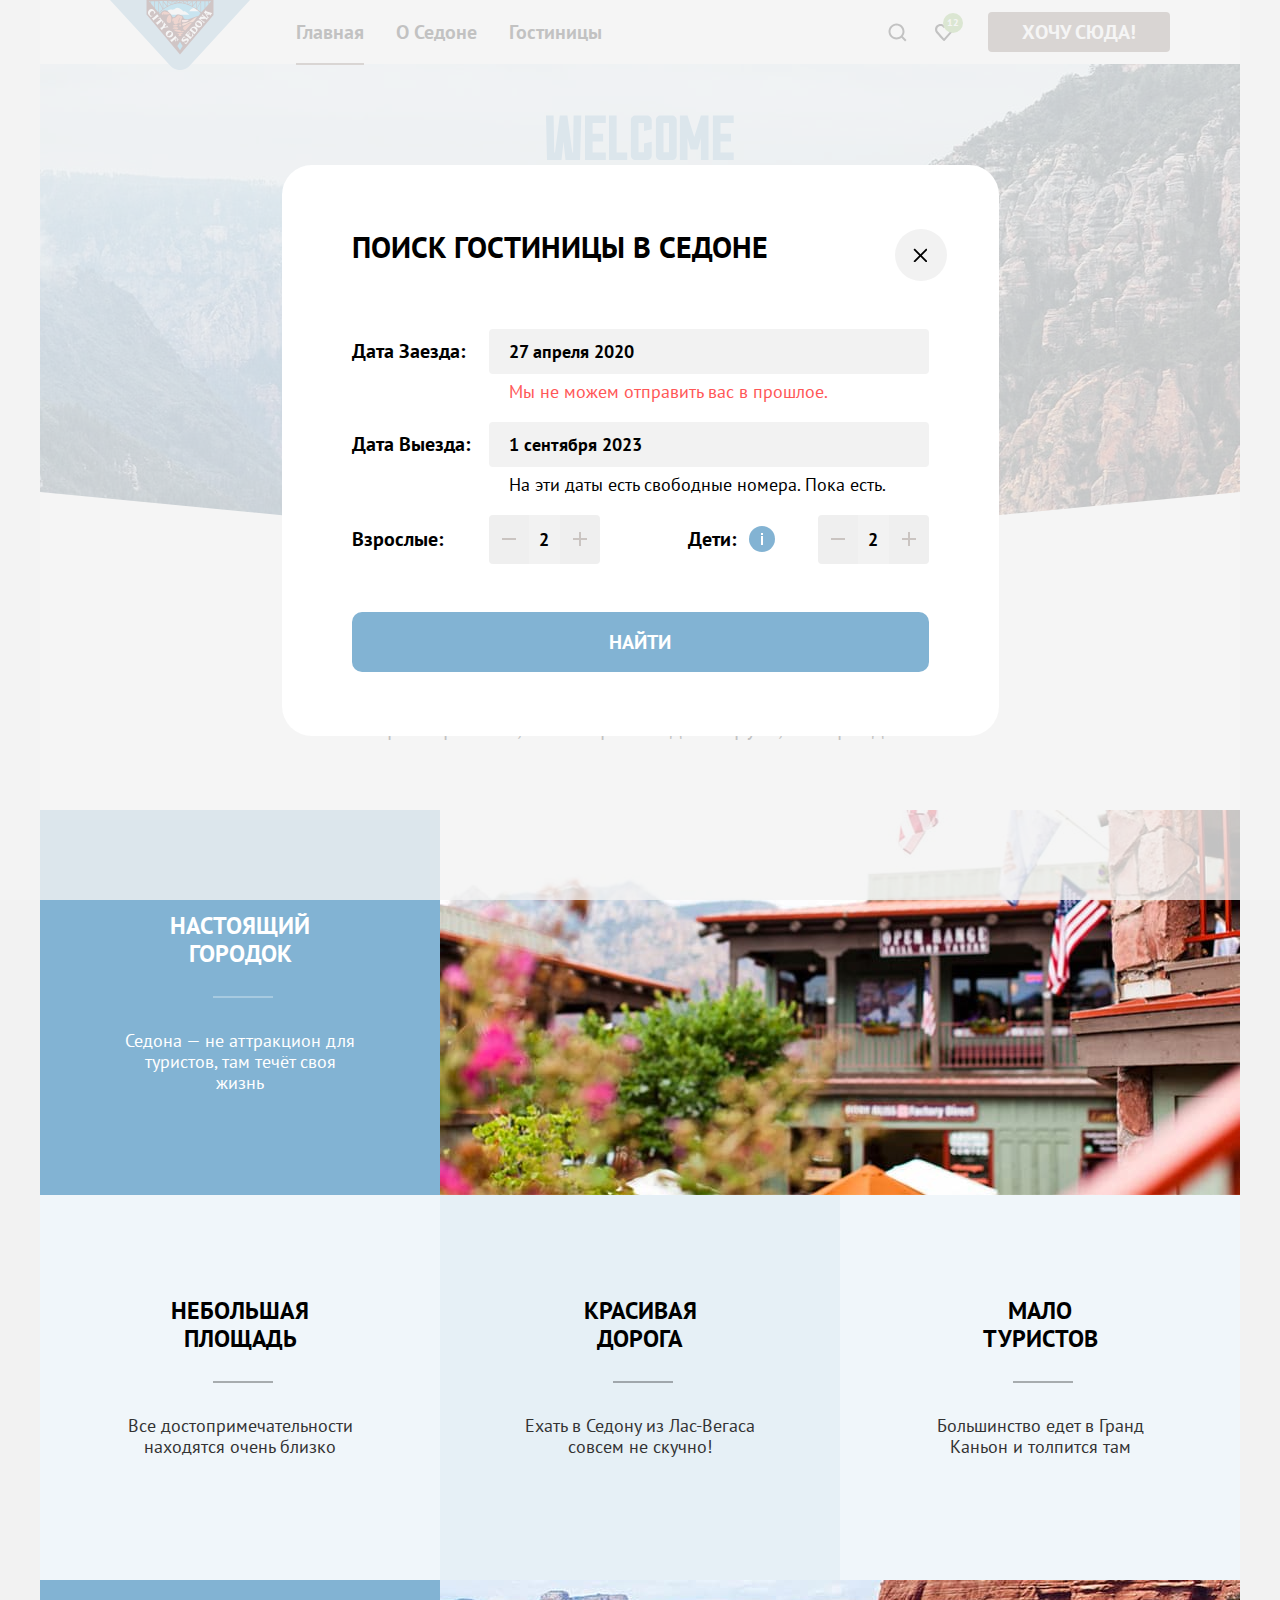
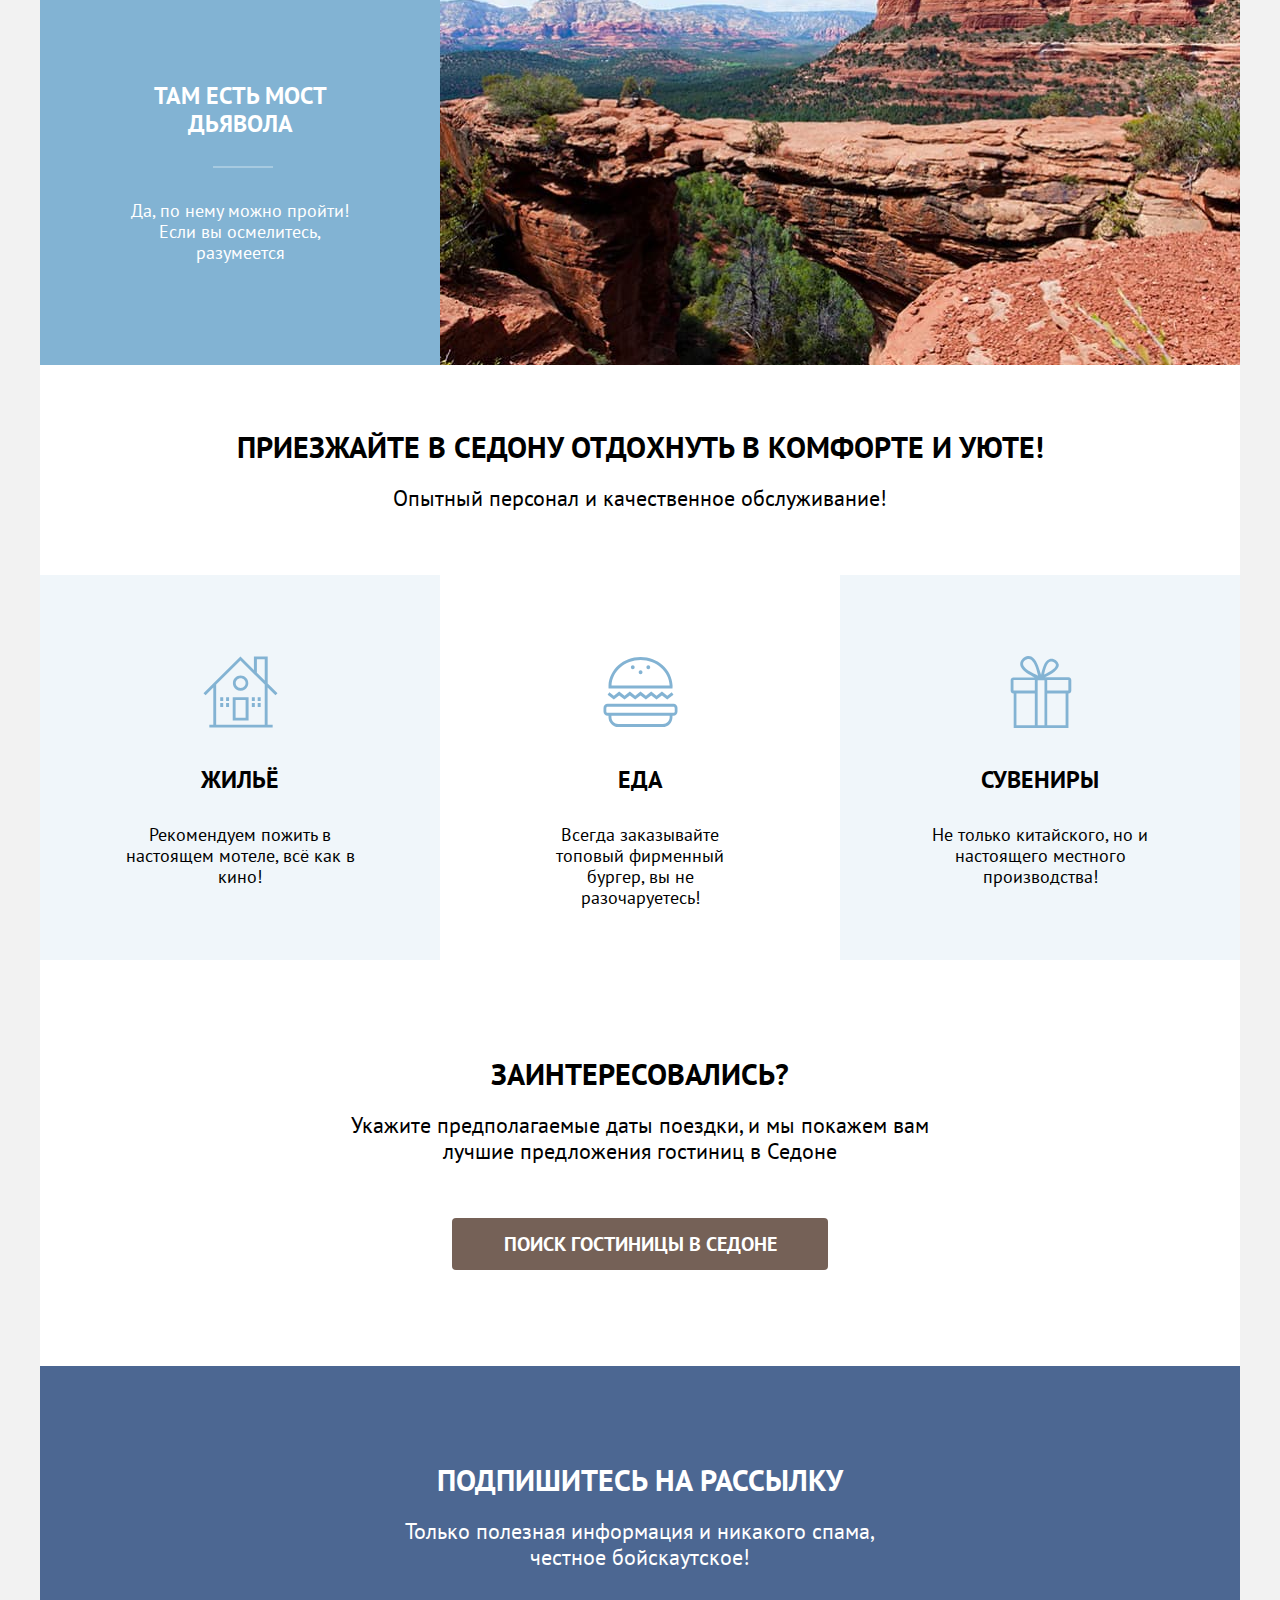
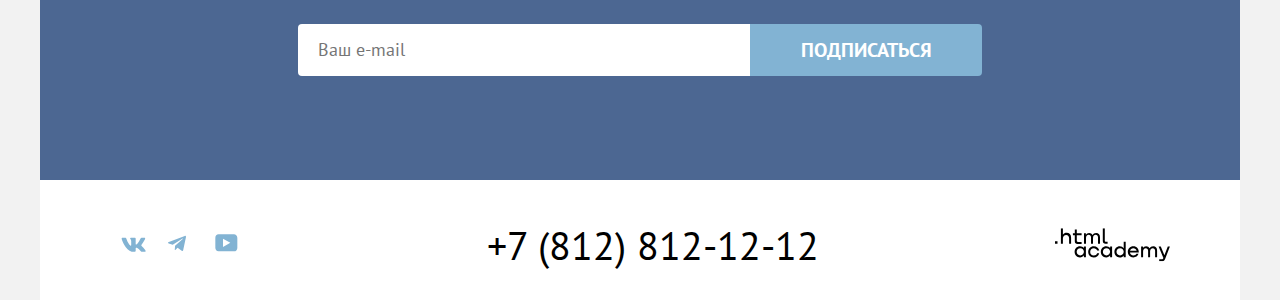
==== commit 76b5b115: "исправляет ошибки в модальном окне" ====
--- a/index.html
+++ b/index.html
@@ -134,7 +134,7 @@
                 </a>
               </li>
               <li class="footer-contacts-social-item">
-                <a class="footer-contacts-social-button button-tg" href="https://t.me/htmlacademy ">
+                <a class="footer-contacts-social-button" href="https://t.me/htmlacademy ">
                   <span class="visually-hidden">Телеграмм.</span>
                   <svg width="18" height="17" viewBox="0 0 18 17" fill="none" xmlns="http://www.w3.org/2000/svg"><path d="M16.785.956.84 7.104C-.248 7.541-.24 8.148.64 8.42l4.094 1.277 9.472-5.976c.448-.272.857-.126.52.173l-7.673 6.925H7.05l.002.001-.283 4.22c.414 0 .597-.19.829-.414l1.988-1.934 4.136 3.055c.762.42 1.31.205 1.5-.706l2.715-12.795c.278-1.114-.425-1.618-1.153-1.29Z" fill="currentColor"/></svg>                </a>
               </li>
@@ -154,7 +154,7 @@
         </section>
       </footer>
     </div>
-    <div class="modal-container modal-container-close">
+    <div class="modal-container">
       <div class="modal modal-search">
         <button class="modal-close-button">
           <span class="visually-hidden">Закрыть</span>
@@ -165,22 +165,38 @@
             <p class="field-group check-in-out">
               <label class="check check-in" for="check-in-date">Дата Заезда:</label>
               <input class="check-in-field field" type="text" id="check-in-date" name="check-in-date" placeholder="Укажите дату" value="27 апреля 2020">
+              <span class="date-text date-text-error">Мы не можем отправить вас в прошлое.</span>
             </p>
             <p class="field-group check-in-out">
               <label class="check check-out" for="check-out-date">Дата Выезда:</label>
               <input class="check-out-field field" type="text" id="check-out-date" name="check-out-date" placeholder="Укажите дату" value="1 сентября 2023">
+              <span class="date-text">На эти даты есть свободные номера. Пока есть.</span>
             </p>
             <p class="field-group number">
-              <label class="adults" for="adults">Взрослые:</label>
-              <button class="minus-plus minus" type="button">-</button>
-              <input class="adults-field" type="text" id="adults" name="adults-number" placeholder="2">
-              <button class="minus-plus plus" type="button">+</button>
-            </p>
-            <p class="field-group number">
-              <label class="children" for="children">Дети:</label>
-              <button class="minus-plus minus" type="button">-</button>
-              <input class="field children-field" type="text" id="children" name="children-number" placeholder="2">
-              <button class="minus-plus plus" type="button">+</button>
+              <div class="number-wrap">
+                <div class="adults-wrap">
+                  <label class="adults" for="adults">Взрослые:</label>
+                  <button class="minus-plus minus" type="button"><svg class="minus-plus-icon" width="14" height="2" viewBox="0 0 14 2" fill="currentColor" xmlns="http://www.w3.org/2000/svg"><path d="M0 0v2h14V0H0Z" fill="currentColor"/></svg></button>
+                  <input class="adults-field " type="number" id="adults" name="adults-number" placeholder="2" value="2">
+                  <button class="minus-plus plus" type="button"><svg class="minus-plus-icon" width="14" height="14" viewBox="0 0 14 14" fill="currentColor" xmlns="http://www.w3.org/2000/svg"><path d="M14 6H8V0H6v6H0v2h6v6h2V8h6V6Z" fill="currentColor"/></svg></button>
+                </div>
+              </p>
+              <p class="field-group number">
+                <div class="children-wrap">
+                  <span class="children-tooltip">
+                    <label class="children" for="children">Дети:</label>
+                    <span class="tooltip">
+                      <button class="tooltip-toggle" type="button" aria-labelledby="tooltip-label-date">
+                        <svg class="tooltip-icon" width="26" height="26" viewBox="0 0 26 26" fill="none" xmlns="http://www.w3.org/2000/svg"><circle cx="13" cy="13" r="13" fill="#83B3D3"/><path fill-rule="evenodd" clip-rule="evenodd" d="M12 7h2v2h-2V7Zm2 12h-2v-9h2v9Z" fill="#fff"/></svg>
+                      </button>
+                      <span class="tooltip-text" role="tooltip" id="tooltip-label-date"`>Укажите количество детей, которые будут с вами, возраст которых от 6 до 18 лет. Дети до 6 лет размещаются бесплатно.</span>
+                    </span>
+                  </span>
+                  <button class="minus-plus minus" type="button"><svg class="minus-plus-icon" width="14" height="2" viewBox="0 0 14 2" fill="currentColor" xmlns="http://www.w3.org/2000/svg"><path d="M0 0v2h14V0H0Z" fill="currentColor"/></svg></button>
+                  <input class="children-field" type="number" id="children" name="children-number" placeholder="0" value="2">
+                  <button class="minus-plus plus" type="button"><svg class="minus-plus-icon" width="14" height="14" viewBox="0 0 14 14" fill="currentColor" xmlns="http://www.w3.org/2000/svg"><path d="M14 6H8V0H6v6H0v2h6v6h2V8h6V6Z" fill="currentColor"/></svg></button>
+                </div>
+              </div>
             </p>
             <button class="search-button button button-light" type="submit">Найти</button>
           </form>
--- a/styles/styles.css
+++ b/styles/styles.css
@@ -336,7 +336,9 @@
   padding: 3px;
   min-height: 20px;
   min-width: 20px;
-  display: block;
+  display: flex;
+  justify-content: center;
+  align-items: center;
   margin-top: -19px;
   margin-right: -19px;
 }
@@ -671,6 +673,7 @@
 input[type=email] {
   font-size: 18px;
   line-height: 24px;
+  font-family: inherit;
 }
 
 .footer-subscribe {
@@ -1010,18 +1013,13 @@
   left: 0;
   width: 20px;
   height: 20px;
-}
-
-.control-label-radio::before {
-  content: "";
-  position: absolute;
-  top: 0;
-  left: 0;
-  width: 20px;
-  height: 20px;
   background-color: #ffffff;
   border-radius: 50%;
   cursor: pointer;
+}
+
+.control-input[type="radio"]:focus + .control-label-radio {
+  box-shadow: 0 0 0 3px #83b3d3;
 }
 
 .control-input[type="radio"]:checked + .control-label-radio::after {
@@ -1051,11 +1049,17 @@
   font-size: 18px;
   line-height: 23px;
   font-weight: 700;
+  font-family: inherit;
   margin: 0;
   padding: 12px 20px;
   box-sizing: border-box;
   border: none;
   display: flex;
+}
+
+.price-input::-webkit-outer-spin-button,
+.price-input::-webkit-inner-spin-button {
+  -webkit-appearance: none;
 }
 
 .price-input:hover {
@@ -1126,6 +1130,24 @@
 .range-toggle:focus,
 .range-toggle:active {
   box-shadow: 0 0 0 3px #83b3d3;
+}
+
+.range label {
+  position: relative;
+}
+
+.range span {
+  position: absolute;
+  content: "от";
+  right: 20px;
+  top: 50%;
+  width: 20px;
+  height: 24px;
+  transform: translateY(-50%);
+  font-family: inherit;
+  font-size: 18px;
+  line-height: 24px;
+  color: rgba(0, 0, 0, 0.3);
 }
 
 .toggle-min {
@@ -1458,6 +1480,7 @@
 .modal-search {
   width: 717px;
   border-radius: 30px;
+  position: relative;
 }
 
 .modal-close-button {
@@ -1485,6 +1508,11 @@
 }
 
 .modal-close-button:hover,
+.modal-close-button:focus,
+.modal-close-button:active {
+  background-color: #e6e6e6;
+}
+
 .modal-close-button:active {
   background-color: #e6e6e6;
 }
@@ -1517,8 +1545,9 @@
   border: none;
 }
 
-.field:hover {
+.field:not(:disabled):hover {
   background-color: #e6e6e6;
+  cursor: pointer;
 }
 
 .field:focus {
@@ -1527,7 +1556,6 @@
 }
 
 .field:not(:placeholder-shown) {
-  border: 2px solid #000000;
   box-shadow: none;
 }
 
@@ -1551,70 +1579,87 @@
   font-weight: 700;
 }
 
+.search-form {
+  display: block;
+}
+
 .check-in-field, .check-out-field {
   width: 440px;
-  grid-column: 1 / -1;
-  justify-self: end;
-}
-
-.search-form {
-  display: grid;
-  grid-template-columns: 247px 242px;
-  gap: 48px 88px;
-}
-
-.number {
+  position: relative;
+}
+
+.check-in-out::after {
+  content: "";
+  position: absolute;
+  top: 16px;
+  right: 22px;
+  background-image: url("../images/icons/calendar.svg");
+  background-repeat: no-repeat;
+  height: 15px;
+  width: 16px;
+  opacity: 30%;
+}
+
+.adults-field, .children-field {
+  width: 31px;
+  display: block;
+  margin: 0;
+  padding: 14px 10px;
+  font: inherit;
+  font-weight: 700;
+  background-color: #f2f2f2;
+  border: none;
+  outline: none;
+  color: #000000;
+  border-radius: 0 0 0 0;
+}
+
+.field-group {
+  margin: 0;
+  display: flex;
+}
+
+.field-group label,
+.field-group input {
+  display: block;
+  box-sizing: border-box;
+}
+
+.check-in-out {
   justify-content: space-between;
   align-items: center;
-}
-
-.adults-field, .children-field {
-  width: 31px;
-  display: block;
-  margin: 0;
-  padding: 14px 10px;
-  font: inherit;
-  font-weight: 700;
-  background-color: #f2f2f2;
-  border: none;
-  color: #000000;
-}
-
-.check-in-out {
-  grid-column: 1 / -1;
-  justify-content: space-between;
-  align-items: center;
-}
-
-.check-in {
-  gap: 24px;
-}
-
-.check-out {
-  gap: 18px;
-}
-
-.field-group {
-  margin: 0;
-  display: flex;
-}
-
-.field-group label,
-.field-group input {
-  display: block;
-  box-sizing: border-box;
+  position: relative;
+  margin-bottom: 48px;
+}
+
+.adults-field::-webkit-outer-spin-button,
+.adults-field::-webkit-inner-spin-button,
+.children-field::-webkit-outer-spin-button,
+.children-field::-webkit-inner-spin-button {
+  -webkit-appearance: none;
 }
 
 .check {
   align-items: center;
+  font-size: 20px;
+  line-height: 24px;
 }
 
 .adults {
   margin-right: 46px;
+  display: flex;
+  align-items: center;
+  font-size: 20px;
+  line-height: 24px;
 }
 
 .children {
   margin-right: 82px;
+  margin-top: 12px;
+  display: flex;
+  align-items: center;
+  font-size: 20px;
+  line-height: 24px;
 }
 
 .minus-plus {
@@ -1622,8 +1667,126 @@
   min-height: 48px;
   border: none;
   margin: 0;
+  padding: 0;
+  cursor: pointer;
+  display: flex;
+  align-items: center;
+  justify-content: center;
+  color: rgba(117, 97, 87, 0.3);
+}
+
+.minus-plus:hover {
+  color: #000000;
+}
+
+.minus-plus:focus + .minus-plus-icon {
+  box-shadow: 0 0 0 3px #83b3d3;
+}
+
+.minus-plus:active {
+  color: rgba(0, 0, 0, 0.2);
+}
+
+.minus {
+  border-radius: 4px 0 0 4px;
+}
+
+.plus {
+  border-radius: 0 4px 4px 0;
+}
+
+.date-text {
+  position: absolute;
+  top: 52px;
+  left: 157px;
+}
+
+.number-wrap {
+  display: flex;
+  margin-bottom: 48px;
+}
+
+.adults-wrap {
+  display: flex;
+  margin-right: 88px;
+}
+
+.children-wrap {
+  display: flex;
+}
+
+.date-text-error {
+  color: #ff5757;
 }
 
 .modal-container-close {
   display: none;
 }
+
+.children {
+  position: relative;
+}
+
+.tooltip {
+  position: absolute;
+  width: 26px;
+  height: 26px;
+  margin-top: 4px;
+  margin-left: 2px;
+}
+
+.tooltip-toggle {
+  border: none;
+  background-color: transparent;
+  padding: 0;
+  margin: 0;
+  display: block;
+  position: absolute;
+  width: 26px;
+  height: 26px;
+  left: 59px;
+  bottom: 29px;
+}
+
+.tooltip-text {
+  position: absolute;
+  background-color: #333333;
+  color: #ffffff;
+  width: 256px;
+  font-size: 16px;
+  line-height: 20px;
+  padding: 15px 18px 18px 22px;
+  border-radius: 10px;
+  top: 12px;
+  left: 72px;
+  transform: translateX(-50%);
+  display: none;
+}
+
+.tooltip-toggle:hover + .tooltip-text,
+.tooltip-toggle:focus + .tooltip-text {
+  display: block;
+}
+
+.tooltip-icon {
+  width: 100%;
+  height: 100%;
+  display: block;
+}
+
+.tooltip-toggle:hover .tooltip-icon {
+  opacity: 60%
+}
+
+.tooltip-text:after {
+  content: "";
+  background-image: url("../images/icons/tooltip-arrow.svg");
+  width: 19px;
+  height: 9px;
+  position: absolute;
+  bottom: 100%;
+  left: 0;
+  right: 0;
+  margin-left: auto;
+  margin-right: auto;
+}
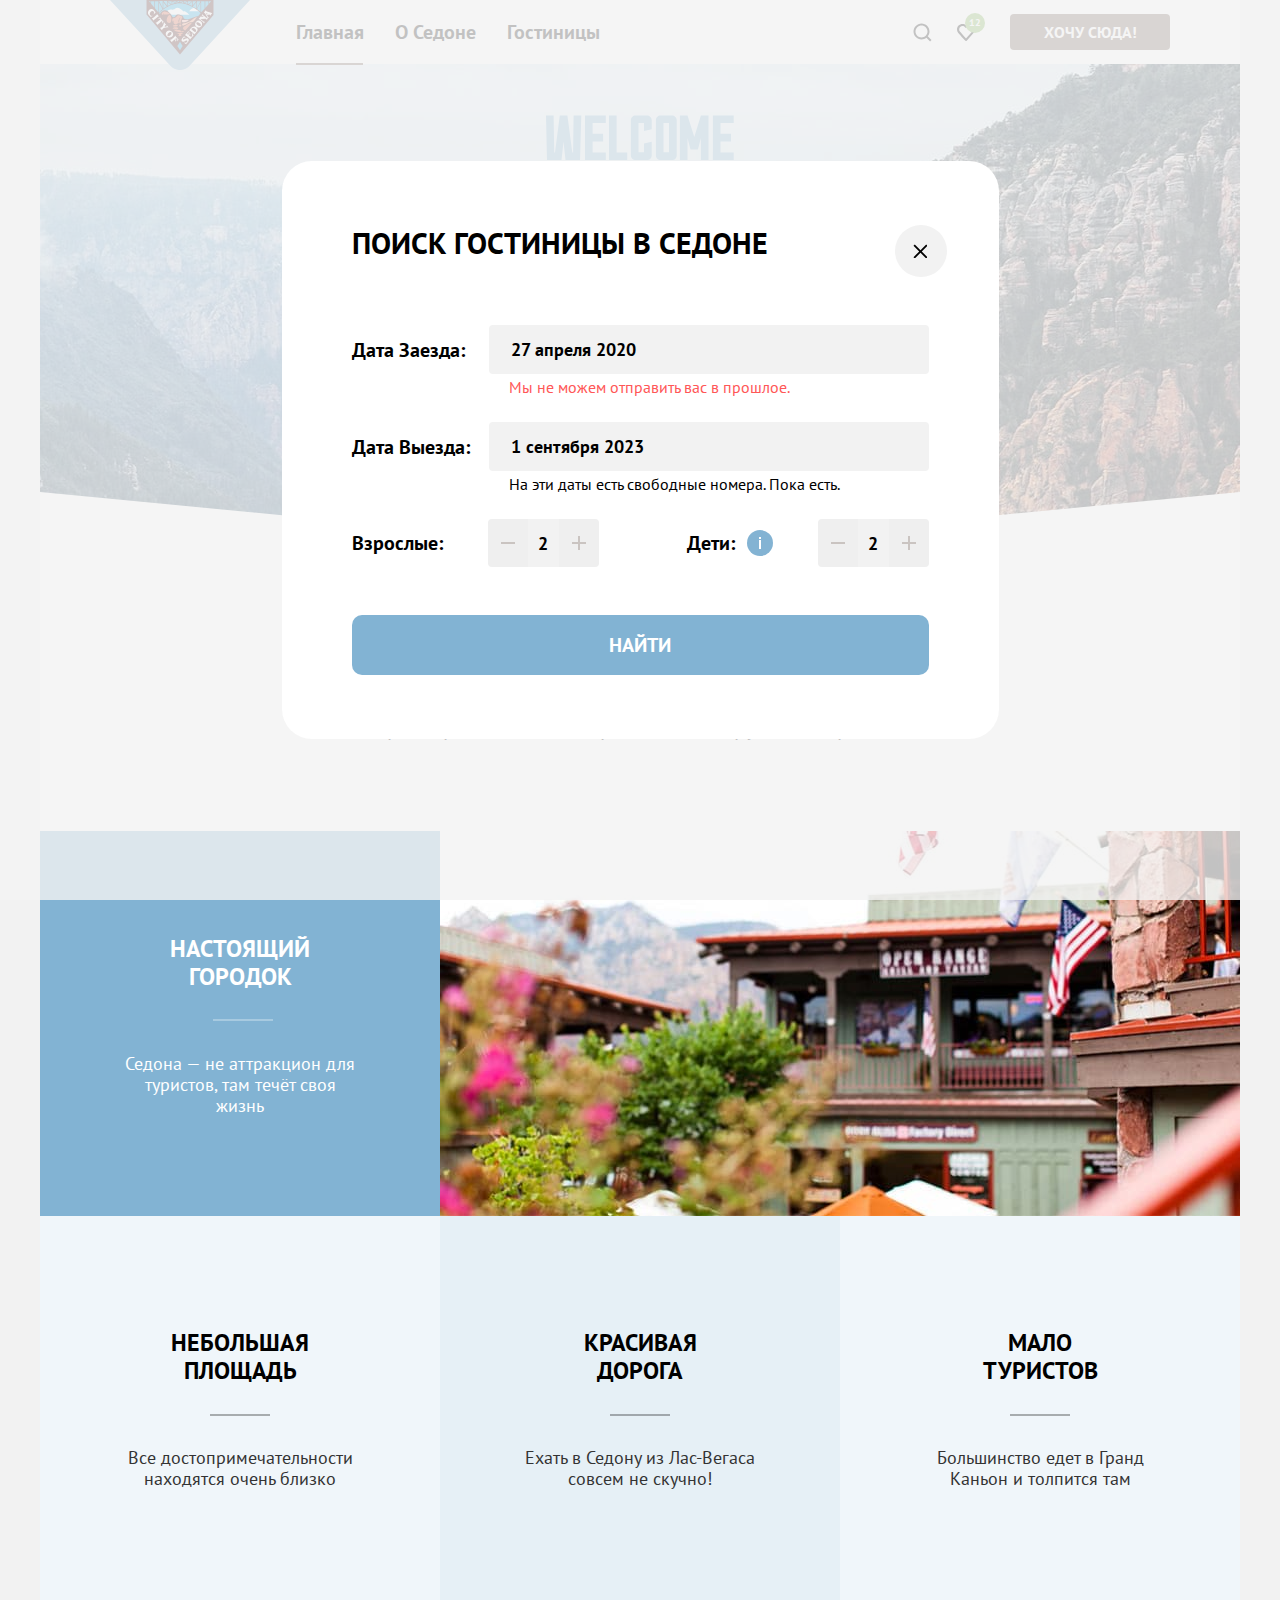
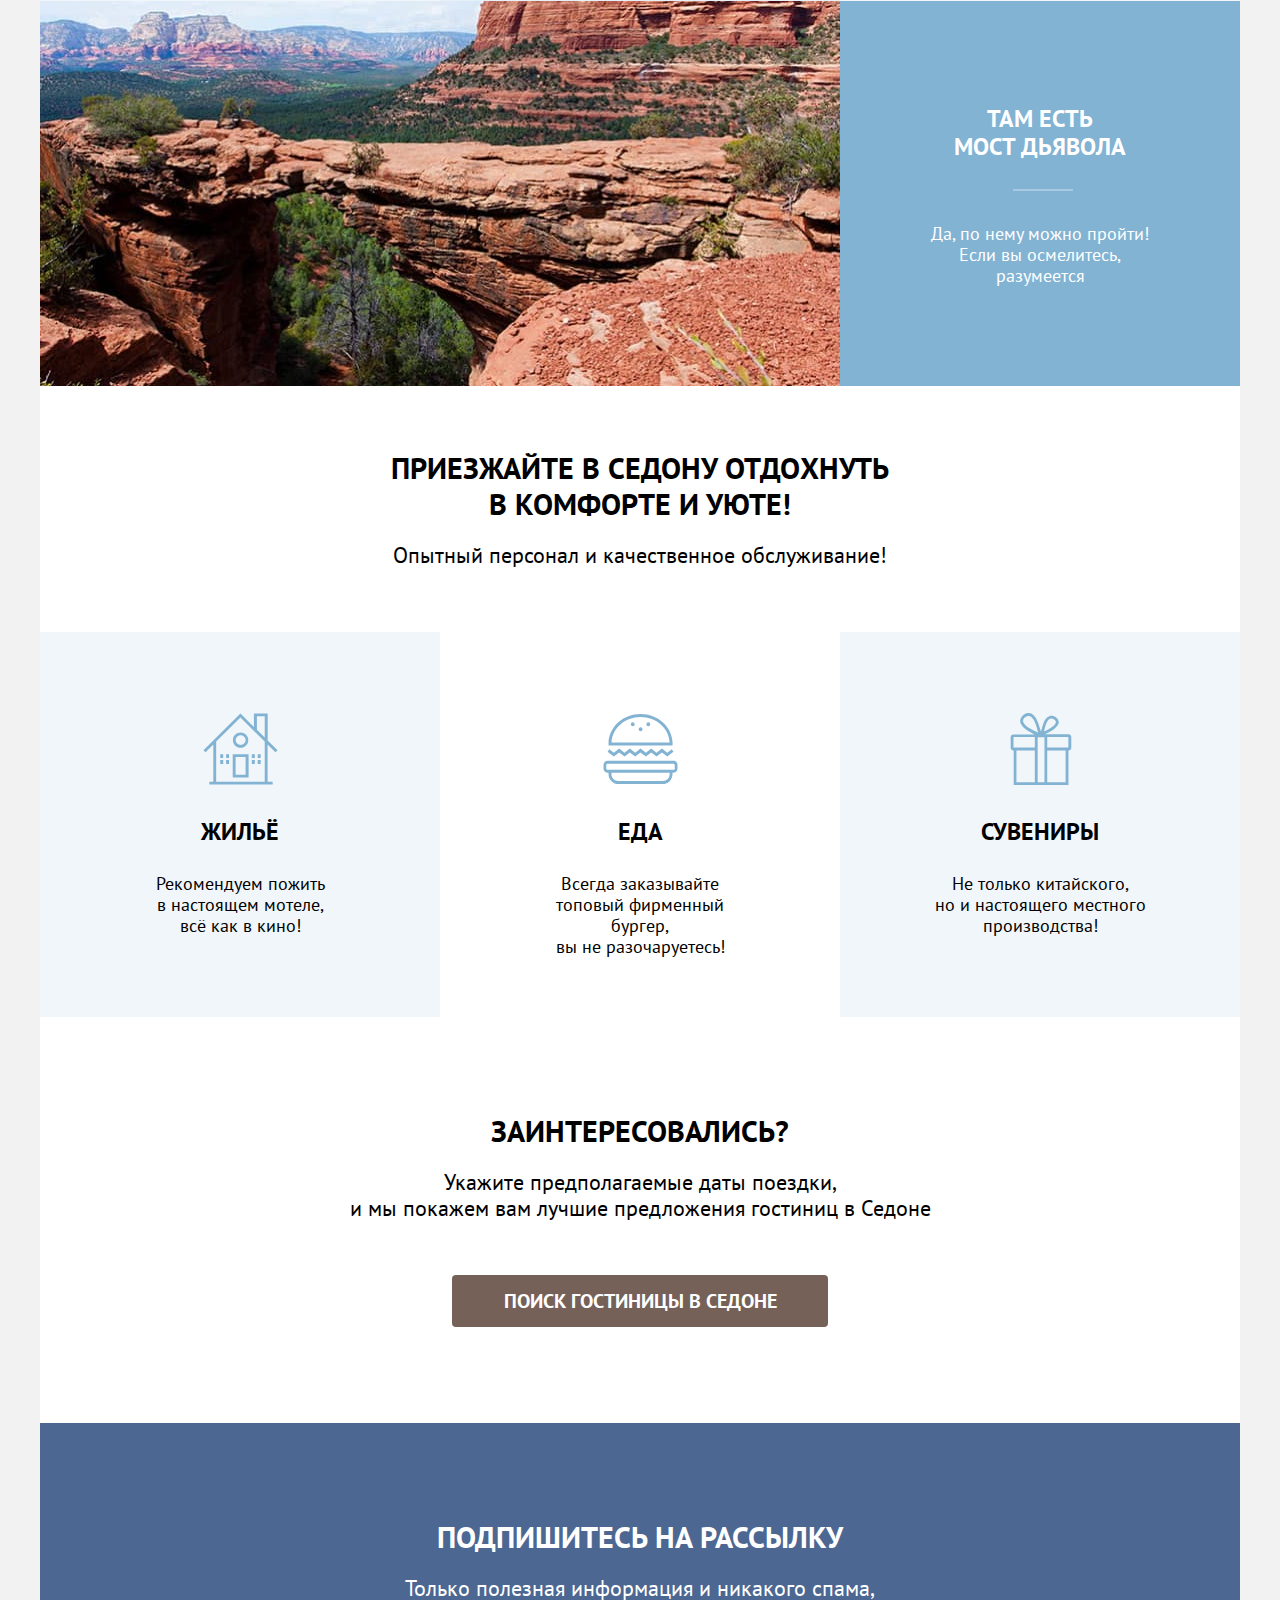
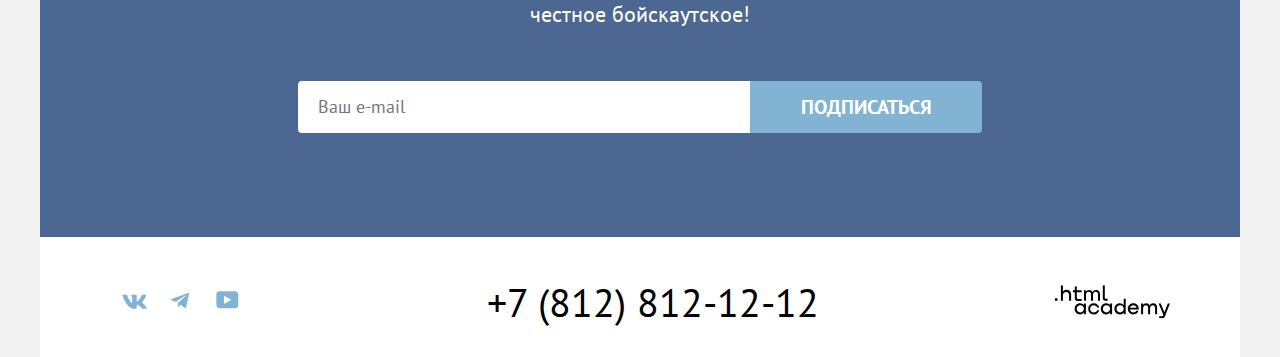
==== commit 01de104c: "исправляет ошибки" ====
--- a/index.html
+++ b/index.html
@@ -56,11 +56,11 @@
             <p class="advantages-main-title-description">Рассмотрим причины, по которым Седона круче, чем Гранд-Каньон!</p>
           <ul class="list advantages-list">
             <li class="advantages-item advantages-item-dark">
-              <div class="advantages-content">
+              <div class="advantages-content-dark">
                 <h3 class="advantages-title">Настоящий городок</h3>
                 <p class="advantages-description">Седона — не аттракцион для туристов, там течёт своя жизнь</p>
               </div>
-              <img class="advantages-with-image" src="images/city-center.jpg" alt="Дом в Седоне на фоне гор." width="800" height="385">
+              <img class="advantages-image" src="images/city-center.jpg" alt="Дом в Седоне на фоне гор." width="800" height="385">
             </li>
             <li class="advantages-item">
               <div class="advantages-content">
@@ -81,11 +81,11 @@
               </div>
             </li>
             <li class="advantages-item advantages-item-dark">
-              <div class="advantages-content">
-                <h3 class="advantages-title">Там есть мост дьявола</h3>
+              <div class="advantages-content-dark">
+                <h3 class="advantages-title">Там есть<br> мост дьявола</h3>
                 <p class="advantages-description">Да, по нему можно пройти! Если вы осмелитесь, разумеется</p>
               </div>
-              <img class="advantages-image" src="images/diablo-bridge.jpg" alt="Мост дьявола." width="800" height="385">
+              <img class="advantages-image bridge" src="images/diablo-bridge.jpg" alt="Мост дьявола." width="800" height="385">
             </li>
           </ul>
         </section>
@@ -95,22 +95,22 @@
           <ul class="list services-list">
             <li class="services-item services-item-medium house-icon">
               <h3 class="services-title">Жильё</h3>
-              <p class="services-description">Рекомендуем пожить в настоящем мотеле, всё как в кино!</p>
+              <p class="services-description">Рекомендуем пожить<br> в настоящем мотеле,<br> всё как в кино!</p>
             </li>
             <li class="services-item services-item-light food-icon">
               <h3 class="services-title">Еда</h3>
-              <p class="services-description">Всегда заказывайте топовый фирменный бургер, вы не разочаруетесь!</p>
+              <p class="services-description">Всегда заказывайте<br> топовый фирменный бургер,<br> вы не разочаруетесь!</p>
             </li>
             <li class="services-item services-item-medium souvenirs-icon">
               <h3 class="services-title">Сувениры</h3>
-              <p class="services-description">Не только китайского, но и настоящего местного производства!</p>
+              <p class="services-description">Не только китайского,<br> но и настоящего местного<br> производства!</p>
             </li>
           </ul>
         </section>
         <section class="hotel-search">
           <h2 class="visually-hidden">Поиск гостиницы</h2>
           <p class="hotel-search-title">Заинтересовались?</p>
-          <p class="hotel-search-description">Укажите предполагаемые даты поездки, и мы покажем вам лучшие предложения гостиниц в Седоне</p>
+          <p class="hotel-search-description">Укажите предполагаемые даты поездки,<br> и мы покажем вам лучшие предложения гостиниц в Седоне</p>
           <a class="button button-dark hotel-search-button" href="#">Поиск гостиницы в Седоне</a>
         </section>
       </main>
@@ -127,19 +127,19 @@
           <h2 class="visually-hidden">Контакты</h2>
             <ul class="list footer-contacts-social-list">
               <li class="footer-contacts-social-item">
-                <a class="footer-contacts-social-button button-vk" href="https://vk.com/htmlacademy">
+                <a class="footer-contacts-social-button" href="https://vk.com/htmlacademy">
                   <span class="visually-hidden">Вконтакте.</span>
                   <svg width="25" height="15" viewBox="0 0 25 15" fill="none" xmlns="http://www.w3.org/2000/svg">
                     <path fill-rule="evenodd" clip-rule="evenodd" d="M24.116 1.804c.166-.546 0-.948-.795-.948h-2.625c-.668 0-.976.347-1.143.73 0 0-1.335 3.196-3.226 5.272-.612.602-.89.793-1.224.793-.167 0-.418-.19-.418-.738V1.804c0-.656-.184-.948-.74-.948H9.817c-.417 0-.668.304-.668.593 0 .621.946.765 1.043 2.513V7.76c0 .833-.153.984-.487.984-.89 0-3.055-3.21-4.34-6.885-.249-.715-.5-1.003-1.172-1.003H1.566c-.75 0-.9.347-.9.73 0 .682.89 4.07 4.145 8.551 2.17 3.06 5.225 4.72 8.008 4.72 1.67 0 1.875-.369 1.875-1.004V11.54c0-.737.158-.884.687-.884.39 0 1.057.192 2.615 1.667 1.78 1.75 2.073 2.533 3.075 2.533h2.625c.75 0 1.126-.368.91-1.096-.238-.724-1.088-1.775-2.215-3.022-.612-.71-1.53-1.475-1.809-1.858-.389-.49-.278-.71 0-1.147 0 0 3.2-4.426 3.533-5.929h.001Z" fill="currentColor"/></svg>
                 </a>
               </li>
               <li class="footer-contacts-social-item">
-                <a class="footer-contacts-social-button" href="https://t.me/htmlacademy ">
+                <a class="footer-contacts-social-button button-tg" href="https://t.me/htmlacademy ">
                   <span class="visually-hidden">Телеграмм.</span>
                   <svg width="18" height="17" viewBox="0 0 18 17" fill="none" xmlns="http://www.w3.org/2000/svg"><path d="M16.785.956.84 7.104C-.248 7.541-.24 8.148.64 8.42l4.094 1.277 9.472-5.976c.448-.272.857-.126.52.173l-7.673 6.925H7.05l.002.001-.283 4.22c.414 0 .597-.19.829-.414l1.988-1.934 4.136 3.055c.762.42 1.31.205 1.5-.706l2.715-12.795c.278-1.114-.425-1.618-1.153-1.29Z" fill="currentColor"/></svg>                </a>
               </li>
               <li class="footer-contacts-social-item">
-                <a class="footer-contacts-social-button button-youtube" href="https://www.youtube.com/user/htmlacademyru">
+                <a class="footer-contacts-social-button" href="https://www.youtube.com/user/htmlacademyru">
                   <span class="visually-hidden">Youtube.</span>
                   <svg width="23" height="18" viewBox="0 0 23 18" fill="none" xmlns="http://www.w3.org/2000/svg"><path d="M18.94.356H3.507C1.647.356.333 1.95.333 3.756V13.85c0 1.913 1.314 3.506 3.174 3.506H19.16c1.642 0 3.174-1.593 3.174-3.4v-10.2c-.219-1.806-1.532-3.4-3.393-3.4ZM7.995 12.894V4.819l7.333 4.037-7.333 4.038Z" fill="currentColor"/></svg></a>
               </li>
@@ -172,32 +172,34 @@
               <input class="check-out-field field" type="text" id="check-out-date" name="check-out-date" placeholder="Укажите дату" value="1 сентября 2023">
               <span class="date-text">На эти даты есть свободные номера. Пока есть.</span>
             </p>
-            <p class="field-group number">
-              <div class="number-wrap">
-                <div class="adults-wrap">
-                  <label class="adults" for="adults">Взрослые:</label>
-                  <button class="minus-plus minus" type="button"><svg class="minus-plus-icon" width="14" height="2" viewBox="0 0 14 2" fill="currentColor" xmlns="http://www.w3.org/2000/svg"><path d="M0 0v2h14V0H0Z" fill="currentColor"/></svg></button>
+            <div class="number-wrap">
+              <div class="adults-wrap">
+                <label class="adults" for="adults">Взрослые:</label>
+                <div class="button-wrap">
+                  <button class="minus-plus minus" type="button"><svg width="20" height="20" viewBox="0 0 20 20" fill="currentColor" xmlns="http://www.w3.org/2000/svg"><path d="M3 9v2h14V9H3Z" fill="currentColor"/></svg></button>
                   <input class="adults-field " type="number" id="adults" name="adults-number" placeholder="2" value="2">
-                  <button class="minus-plus plus" type="button"><svg class="minus-plus-icon" width="14" height="14" viewBox="0 0 14 14" fill="currentColor" xmlns="http://www.w3.org/2000/svg"><path d="M14 6H8V0H6v6H0v2h6v6h2V8h6V6Z" fill="currentColor"/></svg></button>
+                  <button class="minus-plus plus" type="button"><svg width="20" height="20" viewBox="0 0 20 20" fill="currentColor" xmlns="http://www.w3.org/2000/svg"><path d="M17 9h-6V3H9v6H3v2h6v6h2v-6h6V9Z" fill="currentColor"/></svg></button>
                 </div>
-              </p>
-              <p class="field-group number">
-                <div class="children-wrap">
-                  <span class="children-tooltip">
+              </div>
+
+              <div class="children-wrap">
+                <span class="children-tooltip">
                     <label class="children" for="children">Дети:</label>
                     <span class="tooltip">
                       <button class="tooltip-toggle" type="button" aria-labelledby="tooltip-label-date">
                         <svg class="tooltip-icon" width="26" height="26" viewBox="0 0 26 26" fill="none" xmlns="http://www.w3.org/2000/svg"><circle cx="13" cy="13" r="13" fill="#83B3D3"/><path fill-rule="evenodd" clip-rule="evenodd" d="M12 7h2v2h-2V7Zm2 12h-2v-9h2v9Z" fill="#fff"/></svg>
                       </button>
-                      <span class="tooltip-text" role="tooltip" id="tooltip-label-date"`>Укажите количество детей, которые будут с вами, возраст которых от 6 до 18 лет. Дети до 6 лет размещаются бесплатно.</span>
+                      <span class="tooltip-text" role="tooltip" id="tooltip-label-date">Укажите количество детей, которые будут с вами, возраст которых от 6 до 18 лет. Дети до 6 лет размещаются бесплатно.</span>
                     </span>
-                  </span>
-                  <button class="minus-plus minus" type="button"><svg class="minus-plus-icon" width="14" height="2" viewBox="0 0 14 2" fill="currentColor" xmlns="http://www.w3.org/2000/svg"><path d="M0 0v2h14V0H0Z" fill="currentColor"/></svg></button>
+                </span>
+                <div class="button-wrap">
+                  <button class="minus-plus minus" type="button"><svg width="20" height="20" viewBox="0 0 20 20" fill="currentColor" xmlns="http://www.w3.org/2000/svg"><path d="M3 9v2h14V9H3Z" fill="currentColor"/></svg></button>
                   <input class="children-field" type="number" id="children" name="children-number" placeholder="0" value="2">
-                  <button class="minus-plus plus" type="button"><svg class="minus-plus-icon" width="14" height="14" viewBox="0 0 14 14" fill="currentColor" xmlns="http://www.w3.org/2000/svg"><path d="M14 6H8V0H6v6H0v2h6v6h2V8h6V6Z" fill="currentColor"/></svg></button>
+                  <button class="minus-plus plus" type="button"><svg width="20" height="20" viewBox="0 0 20 20" fill="currentColor" xmlns="http://www.w3.org/2000/svg"><path d="M17 9h-6V3H9v6H3v2h6v6h2v-6h6V9Z" fill="currentColor"/></svg></button>
                 </div>
               </div>
-            </p>
+            </div>
+
             <button class="search-button button button-light" type="submit">Найти</button>
           </form>
         </section>
--- a/styles/styles.css
+++ b/styles/styles.css
@@ -210,7 +210,7 @@
 .submit-button {
   width: 190px;
   padding: 8px 50px;
-  margin-bottom: 32px;
+  margin-bottom: 30px;
 }
 
 .list {
@@ -257,7 +257,7 @@
   background-color: #ffffff;
   text-decoration: none;
   flex-wrap: wrap;
-  padding: 20px 16px;
+  padding: 20px 15.5px;
 }
 
 .navigation-link:not(.want-here):hover {
@@ -289,7 +289,7 @@
   background-repeat: no-repeat;
   background-size: 20px 20px;
   background-position: center center;
-  padding: 12px 22px;
+  padding: 12px 19px;
 }
 
 .search-icon:hover {
@@ -347,9 +347,13 @@
   background-color: #756157;
   color: #ffffff;
   text-transform: uppercase;
-  padding: 8px 34px;
+  padding-top: 8px;
   border-radius: 4px;
   display: block;
+  width: 160px;
+  height: 36px;
+  font-size: 16px;
+  line-height: 20px;
 }
 
 .want-here:hover {
@@ -457,7 +461,7 @@
   font-size: 22px;
   line-height: 26px;
   text-align: center;
-  margin-bottom: 69px;
+  margin-bottom: 90px;
 }
 
 .advantages-title {
@@ -475,8 +479,20 @@
 .advantages-content {
   width: 400px;
   min-height: 385px;
-  padding: 102px 85px;
-}
+  padding-top: 112.5px;
+  padding-left: 85px;
+  padding-right: 85px;
+}
+
+.advantages-content-dark {
+  width: 400px;
+  min-height: 385px;
+  padding-top: 104px;
+  padding-left: 85px;
+  padding-right: 85px;
+}
+
+
 
 .advantages-item {
   background-color: rgba(131, 179, 211, 0.12);
@@ -489,8 +505,8 @@
   height: 2px;
   width: 60px;
   background-color: rgba(0, 0, 0, 0.3);
-  bottom: -30px;
-  right: 55px;
+  bottom: -31px;
+  right: 58px;
 }
 
 .advantages-item-medium {
@@ -531,6 +547,9 @@
   display: block;
 }
 
+.bridge {
+  order: -1;
+}
 
 
 /*SERVICES*/
@@ -550,6 +569,7 @@
   margin: 0 auto;
   margin-top: 64px;
   margin-bottom: 20px;
+  width: 505px;
 }
 
 .services-main-description {
@@ -568,8 +588,8 @@
   text-transform: uppercase;
   margin: 0;
   padding: 0;
-  margin-bottom: 30px;
-  margin-top: 110px;
+  margin-bottom: 27px;
+  margin-top: 105px;
 }
 
 .services-description {
@@ -641,6 +661,7 @@
   text-align: center;
   margin: 0;
   margin-bottom: 54px;
+  width: 592px;
 }
 
 .hotel-search-button {
@@ -697,6 +718,7 @@
 
 .footer-subscribe-form {
   display: flex;
+
 }
 
 .footer-subscribe-button {
@@ -715,7 +737,8 @@
 }
 
 .field-inner {
-background-color: #f2f2f2;
+  background-color: #f2f2f2;
+  width: 684px;
 }
 
 .footer-contacts {
@@ -747,8 +770,13 @@
   color: #82b3d3;
   background-color: #ffffff;
   display: block;
-  padding: 11px;
+  padding: 12px;
   box-sizing: border-box;
+}
+
+.button-tg {
+  padding: 13.5px;
+  padding-top: 15px;
 }
 
 .footer-contacts-social-button:hover {
@@ -841,7 +869,7 @@
   background-color: #696563;
   color: #ffffff;
   margin: 0;
-  padding: 35px 70px 70px;
+  padding: 35px 70px 66px 70px;
 }
 
 .breadcrumbs {
@@ -871,12 +899,13 @@
   position: absolute;
   top: 2px;
   right: 0;
-  left: 33px;
-  bottom: 0;
+  left: 0;
+  margin-left: 23.5px
 }
 
 .breadcrumbs-link {
   display: block;
+  font-size: 16px;
 }
 
 .breadcrumbs-link:hover {
@@ -897,6 +926,7 @@
   height: 12px;
   margin-right: 28px;
   padding: 12px;
+  padding-left: 0px;
   display: block;
   background-image: url("../images/icons/main-page-icon.svg");
   background-size: 13px 15px;
@@ -944,6 +974,7 @@
 
 .hotels-filter-list {
   display: block;
+  line-height: 23px;
 }
 
 .hotels-filter-title {
@@ -952,7 +983,7 @@
   font-weight: 700;
   color: #ffffff;
   margin: 0;
-  margin-bottom: 32px;
+  margin-bottom: 33px;
   padding: 0;
 }
 
@@ -1009,8 +1040,8 @@
 
 .control-label-radio {
   position: absolute;
-  top: 0;
-  left: 0;
+  top: 2px;
+  left: 2px;
   width: 20px;
   height: 20px;
   background-color: #ffffff;
@@ -1167,14 +1198,14 @@
 .sorting-results {
   background-color: #ffffff;
   margin: 0;
-  padding: 56.5px 70px 60px;
+  padding: 50px 70px 60px;
 }
 
 .sorting-results-container {
   display: flex;
   width: 1060px;
   margin: 0 auto;
-  margin-bottom: 46.5px;
+  margin-bottom: 40px;
 }
 
 .sorting-results-title {
@@ -1186,6 +1217,7 @@
   margin: 0;
   margin-right: 200px;
   display: flex;
+  padding-top: 8px;
 }
 
 .sorting-results-count {
@@ -1196,7 +1228,7 @@
   text-transform: uppercase;
   margin: 0;
   display: block;
-  margin-left: 5px;
+  margin-left: 6px;
 }
 
 .show-cards-list {
@@ -1224,8 +1256,8 @@
 
 .show-cards-button {
   display: flex;
-  width: 46px;
-  height: 46px;
+  width: 48px;
+  height: 48px;
   border: 2px solid #e5e5e5;
   border-radius: 4px;
 }
@@ -1235,7 +1267,7 @@
 }
 
 .show-cards-item:last-child {
-  margin-right: 0px;
+  margin-right: 0;
 }
 
 .show-cards-button:hover {
@@ -1260,6 +1292,9 @@
   background-repeat: no-repeat;
   background-position: right 20px center;
   padding-right: 40px;
+  font-size: 16px;
+  line-height: 21px;
+  font-weight: 400;
 }
 
 .select-control:hover {
@@ -1299,6 +1334,7 @@
   padding: 20px;
   border-radius: 4px;
   box-shadow: 0 0 0 1px #e6e6e6;
+  height: 438px;
 }
 
 .hotel-card-title {
@@ -1306,7 +1342,7 @@
   line-height: 28px;
   font-weight: 700;
   margin: 0;
-  margin-top: 16px;
+  margin-top: 18px;
 }
 
 .hotel-card-image {
@@ -1392,6 +1428,12 @@
   padding: 0;
   margin-top: 80px;
   flex-wrap: wrap;
+}
+
+.pagination-item {
+  margin: 0;
+  padding: 0;
+  height: 60px
 }
 
 .pagination-link {
@@ -1456,7 +1498,10 @@
   min-width: 60px;
   min-height: 60px;
   align-items: center;
-  padding: 16px 22px;
+  padding: 17px 22px;
+  font-weight: 400;
+  font-size: 22px;
+  line-height: 26px;
 }
 
 .modal-container {
@@ -1542,7 +1587,7 @@
   font-weight: 700;
   background-color: #f2f2f2;
   border-radius: 4px;
-  border: none;
+  border: 2px solid transparent;
 }
 
 .field:not(:disabled):hover {
@@ -1555,7 +1600,8 @@
   outline: none;
 }
 
-.field:not(:placeholder-shown) {
+.field:focus:not(:placeholder-shown) {
+  border: 2px solid #000000;
   box-shadow: none;
 }
 
@@ -1575,7 +1621,9 @@
   border-radius: 10px;
 }
 
-.check, .adults, .children {
+.check,
+.adults,
+.children {
   font-weight: 700;
 }
 
@@ -1583,7 +1631,8 @@
   display: block;
 }
 
-.check-in-field, .check-out-field {
+.check-in-field,
+.check-out-field {
   width: 440px;
   position: relative;
 }
@@ -1600,10 +1649,15 @@
   opacity: 30%;
 }
 
-.adults-field, .children-field {
-  width: 31px;
-  display: block;
-  margin: 0;
+.adults-field,
+.children-field {
+  min-width: 31px;
+  max-width: 31px;
+  height: 48px;
+  display: flex;
+  justify-content: center;
+  flex-shrink: 1;
+  margin: 0 auto;
   padding: 14px 10px;
   font: inherit;
   font-weight: 700;
@@ -1646,7 +1700,6 @@
 }
 
 .adults {
-  margin-right: 46px;
   display: flex;
   align-items: center;
   font-size: 20px;
@@ -1654,8 +1707,6 @@
 }
 
 .children {
-  margin-right: 82px;
-  margin-top: 12px;
   display: flex;
   align-items: center;
   font-size: 20px;
@@ -1679,8 +1730,13 @@
   color: #000000;
 }
 
-.minus-plus:focus + .minus-plus-icon {
+.minus-plus:focus {
+  outline: none;
+}
+
+.minus-plus:focus svg {
   box-shadow: 0 0 0 3px #83b3d3;
+  border-radius: 4px;
 }
 
 .minus-plus:active {
@@ -1699,20 +1755,39 @@
   position: absolute;
   top: 52px;
   left: 157px;
+  font-size: 16px;
 }
 
 .number-wrap {
   display: flex;
+  flex-wrap: wrap;
+  justify-content: space-between;
   margin-bottom: 48px;
+  width: 577px;
 }
 
 .adults-wrap {
   display: flex;
-  margin-right: 88px;
+  flex-wrap: wrap;
+  justify-content: space-between;
+  min-width: 247px;
 }
 
 .children-wrap {
   display: flex;
+  flex-wrap: wrap;
+  align-items: center;
+  justify-content: space-between;
+  width: 242px;
+}
+
+.button-wrap {
+  display: flex;
+  min-width: 111px;
+  max-width: 116px;
+  flex-shrink: 1;
+  justify-content: center;
+  align-items: center;
 }
 
 .date-text-error {
@@ -1723,12 +1798,14 @@
   display: none;
 }
 
-.children {
+.children-tooltip {
   position: relative;
+  display: flex;
+  align-items: center;
 }
 
 .tooltip {
-  position: absolute;
+  position: relative;
   width: 26px;
   height: 26px;
   margin-top: 4px;
@@ -1740,12 +1817,13 @@
   background-color: transparent;
   padding: 0;
   margin: 0;
+  margin-left: 10px;
   display: block;
   position: absolute;
   width: 26px;
   height: 26px;
-  left: 59px;
-  bottom: 29px;
+  left: 0;
+  bottom: 2px;
 }
 
 .tooltip-text {
@@ -1757,10 +1835,11 @@
   line-height: 20px;
   padding: 15px 18px 18px 22px;
   border-radius: 10px;
-  top: 12px;
-  left: 72px;
+  top: 39px;
+  left: 23px;
   transform: translateX(-50%);
   display: none;
+  box-shadow: 0 15px 30px 0 rgba(0, 0, 0, 0.3);
 }
 
 .tooltip-toggle:hover + .tooltip-text,
@@ -1774,7 +1853,12 @@
   display: block;
 }
 
-.tooltip-toggle:hover .tooltip-icon {
+.tooltip-toggle:focus {
+  outline: none;
+}
+
+.tooltip-toggle:hover .tooltip-icon,
+.tooltip-toggle:focus .tooltip-icon {
   opacity: 60%
 }
 
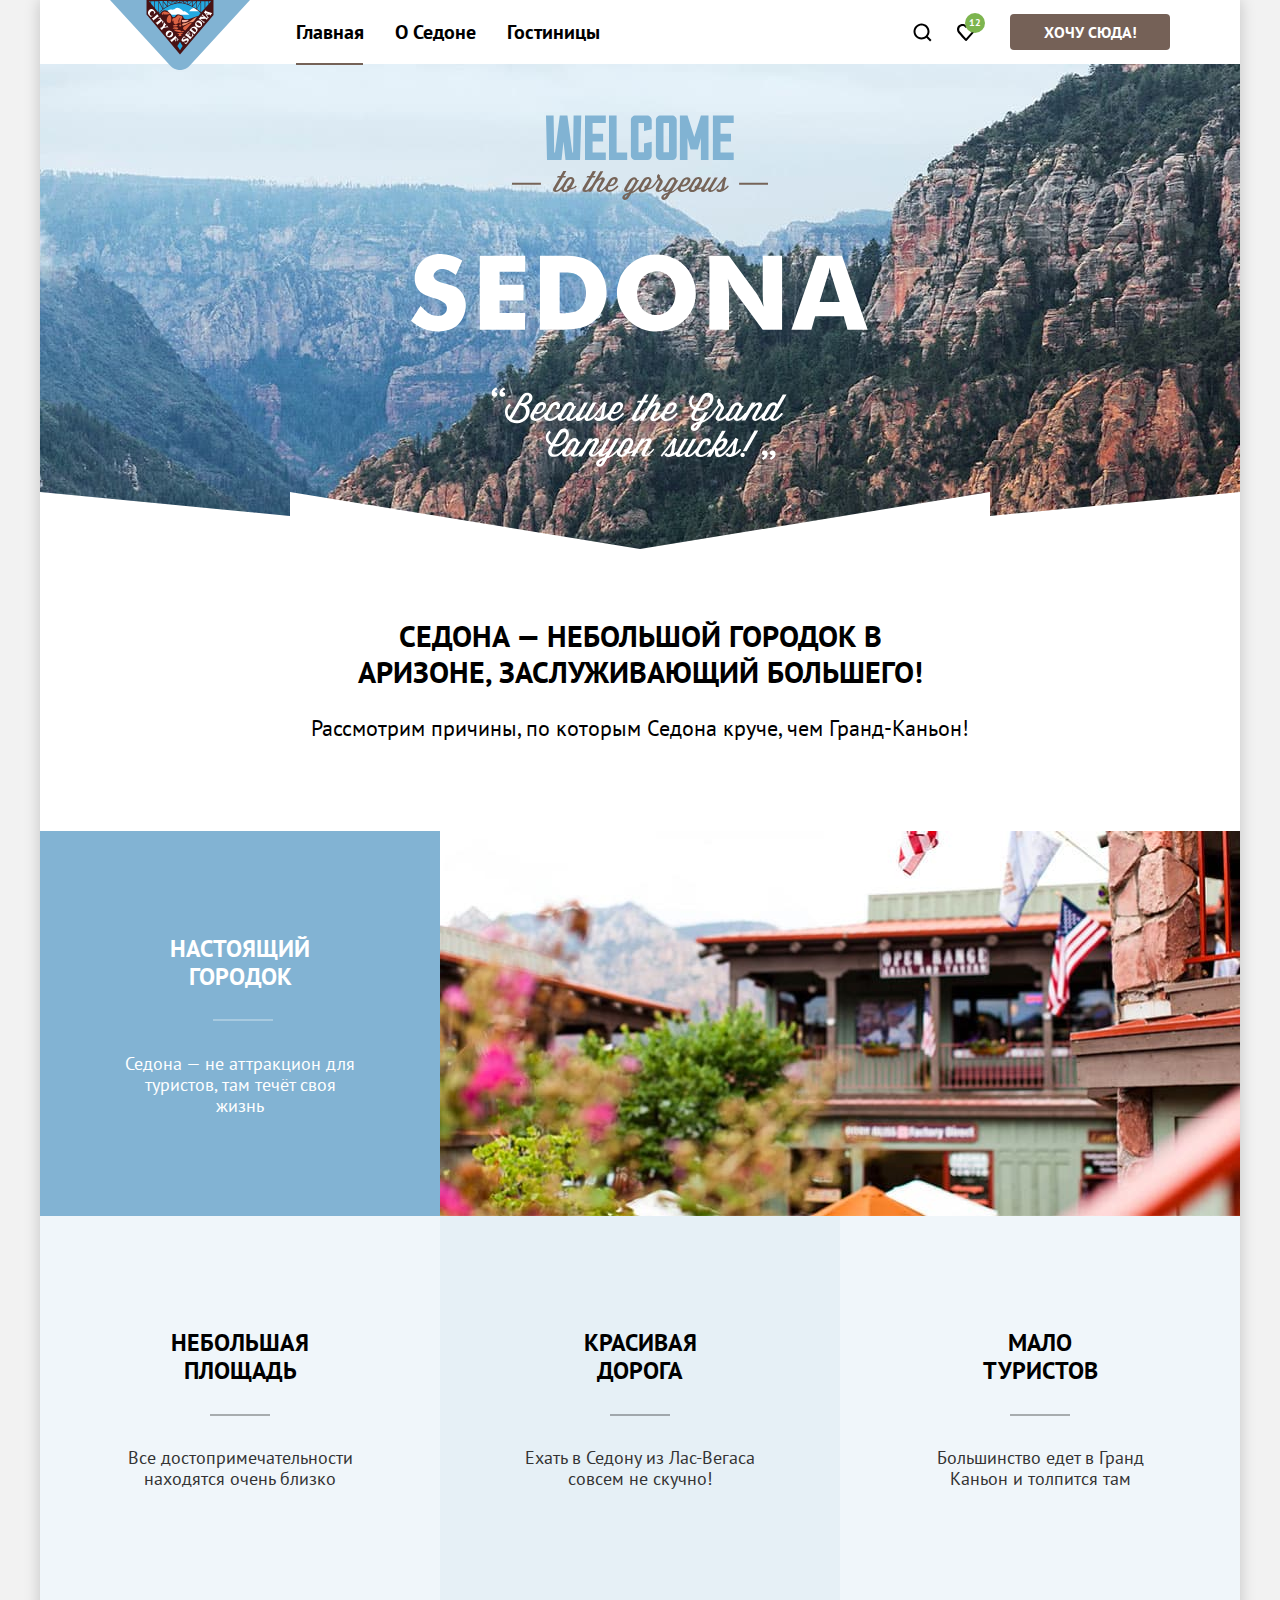
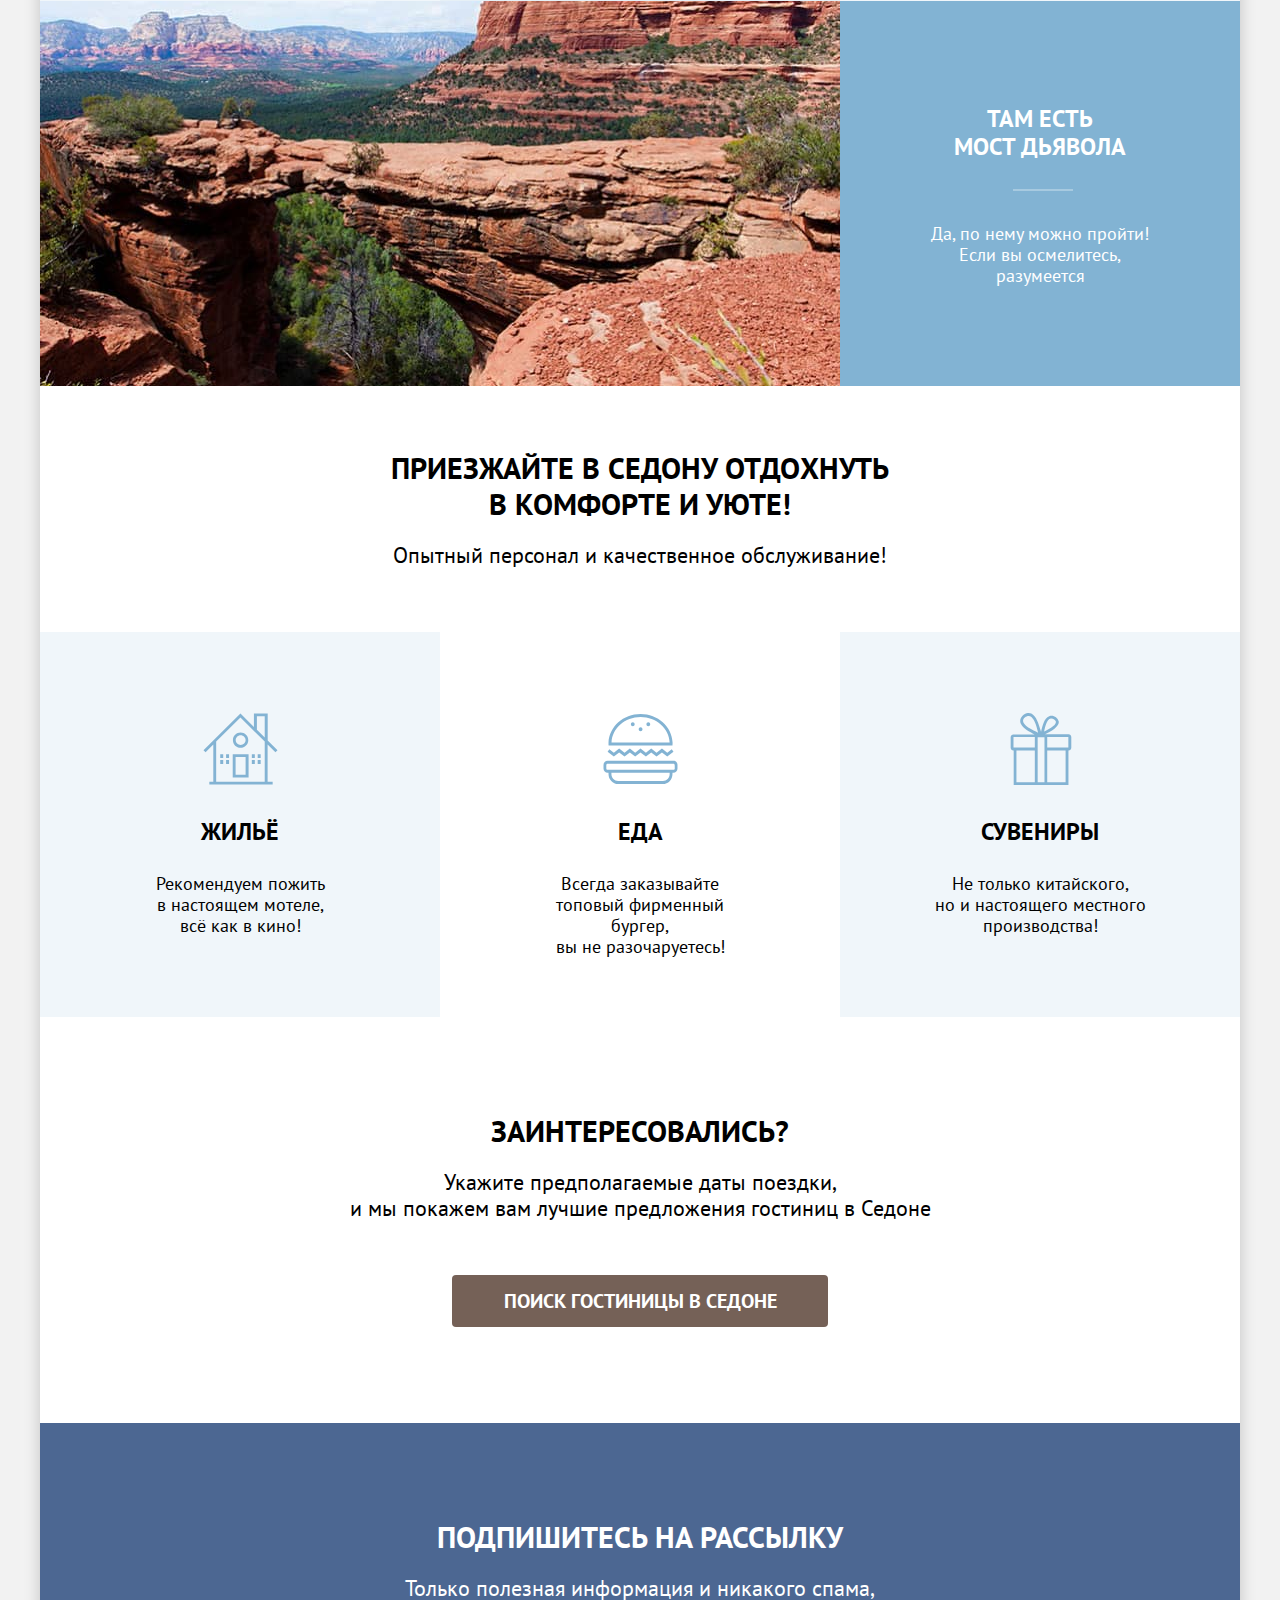
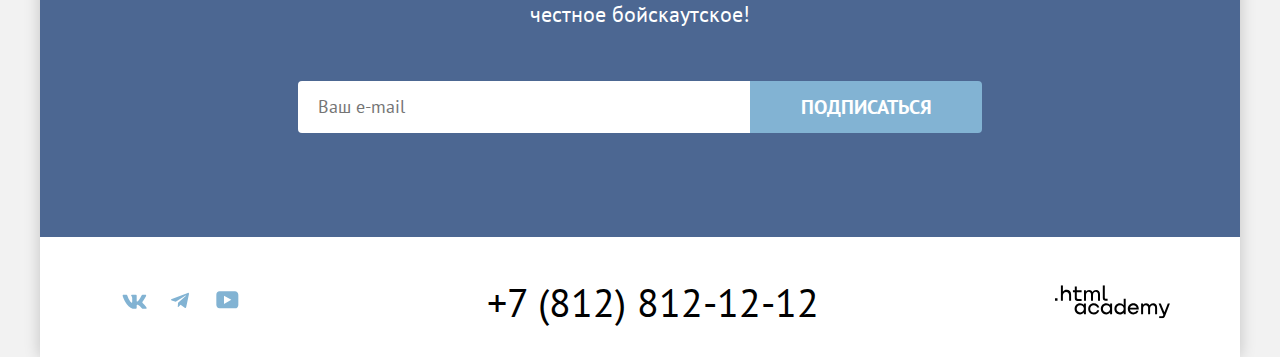
==== commit bbb351f5: "подгоняет под pixel perfect" ====
--- a/index.html
+++ b/index.html
@@ -154,7 +154,7 @@
         </section>
       </footer>
     </div>
-    <div class="modal-container">
+    <div class="modal-container modal-container-close">
       <div class="modal modal-search">
         <button class="modal-close-button">
           <span class="visually-hidden">Закрыть</span>
--- a/styles/styles.css
+++ b/styles/styles.css
@@ -50,7 +50,7 @@
   margin: 0 auto;
   display: flex;
   flex-direction: column;
-  box-shadow: 0 0 15 0 rgba(0, 0, 0, 0.2);
+  box-shadow: 0 0 15px 0 rgba(0, 0, 0, 0.2);
   flex-grow: 1;
   background-color: #ffffff;
 }
@@ -694,6 +694,7 @@
 input[type=email] {
   font-size: 18px;
   line-height: 24px;
+  font-weight: 400;
   font-family: inherit;
 }
 
@@ -739,6 +740,8 @@
 .field-inner {
   background-color: #f2f2f2;
   width: 684px;
+  padding-top: 20px;
+  font-weight: 400;
 }
 
 .footer-contacts {
@@ -1292,7 +1295,8 @@
   background-repeat: no-repeat;
   background-position: right 20px center;
   padding-right: 40px;
-  font-size: 16px;
+  font-family: inherit;
+  font-size: 18px;
   line-height: 21px;
   font-weight: 400;
 }
@@ -1412,7 +1416,7 @@
 }
 
 .product-three-stars {
-  width: 70px;
+  width: 68px;
 }
 
 .product-two-stars {
@@ -1495,8 +1499,8 @@
 
 .dots {
   display: block;
-  min-width: 60px;
-  min-height: 60px;
+  width: 60px;
+  height: 60px;
   align-items: center;
   padding: 17px 22px;
   font-weight: 400;
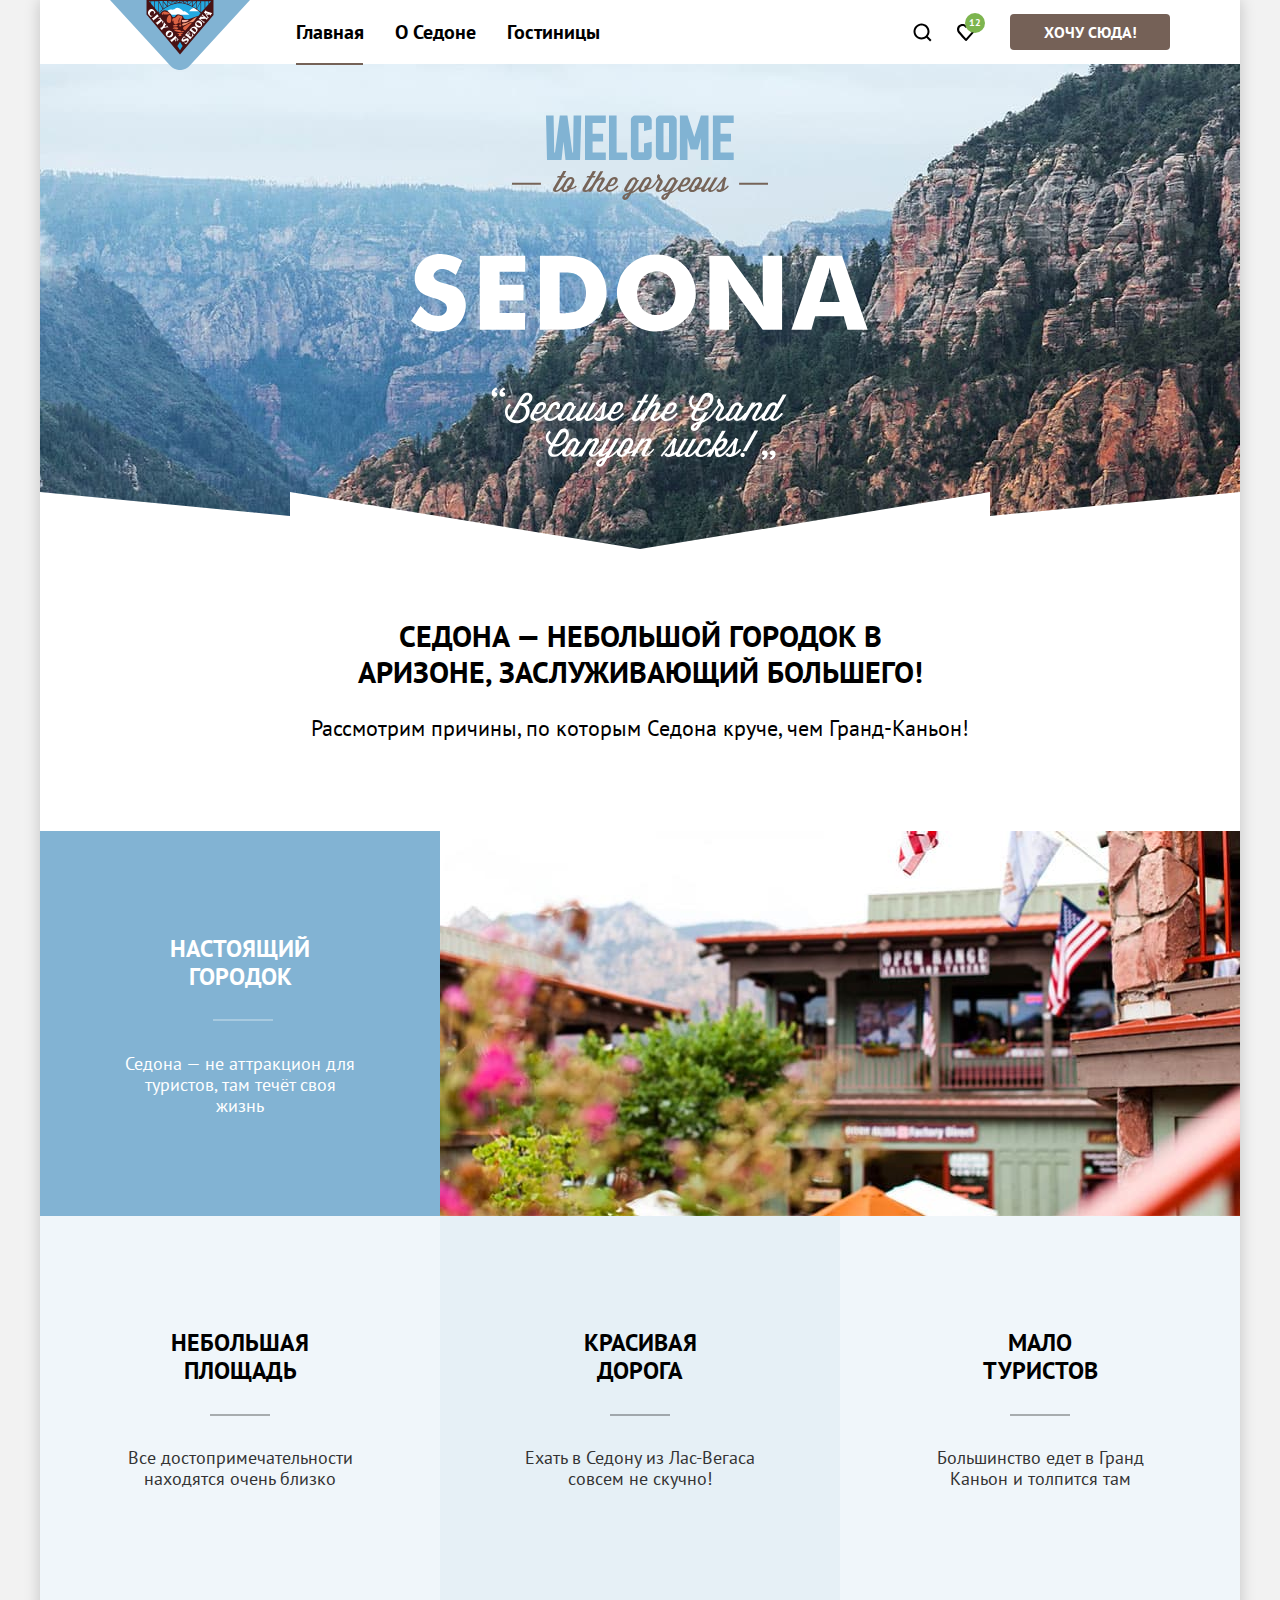
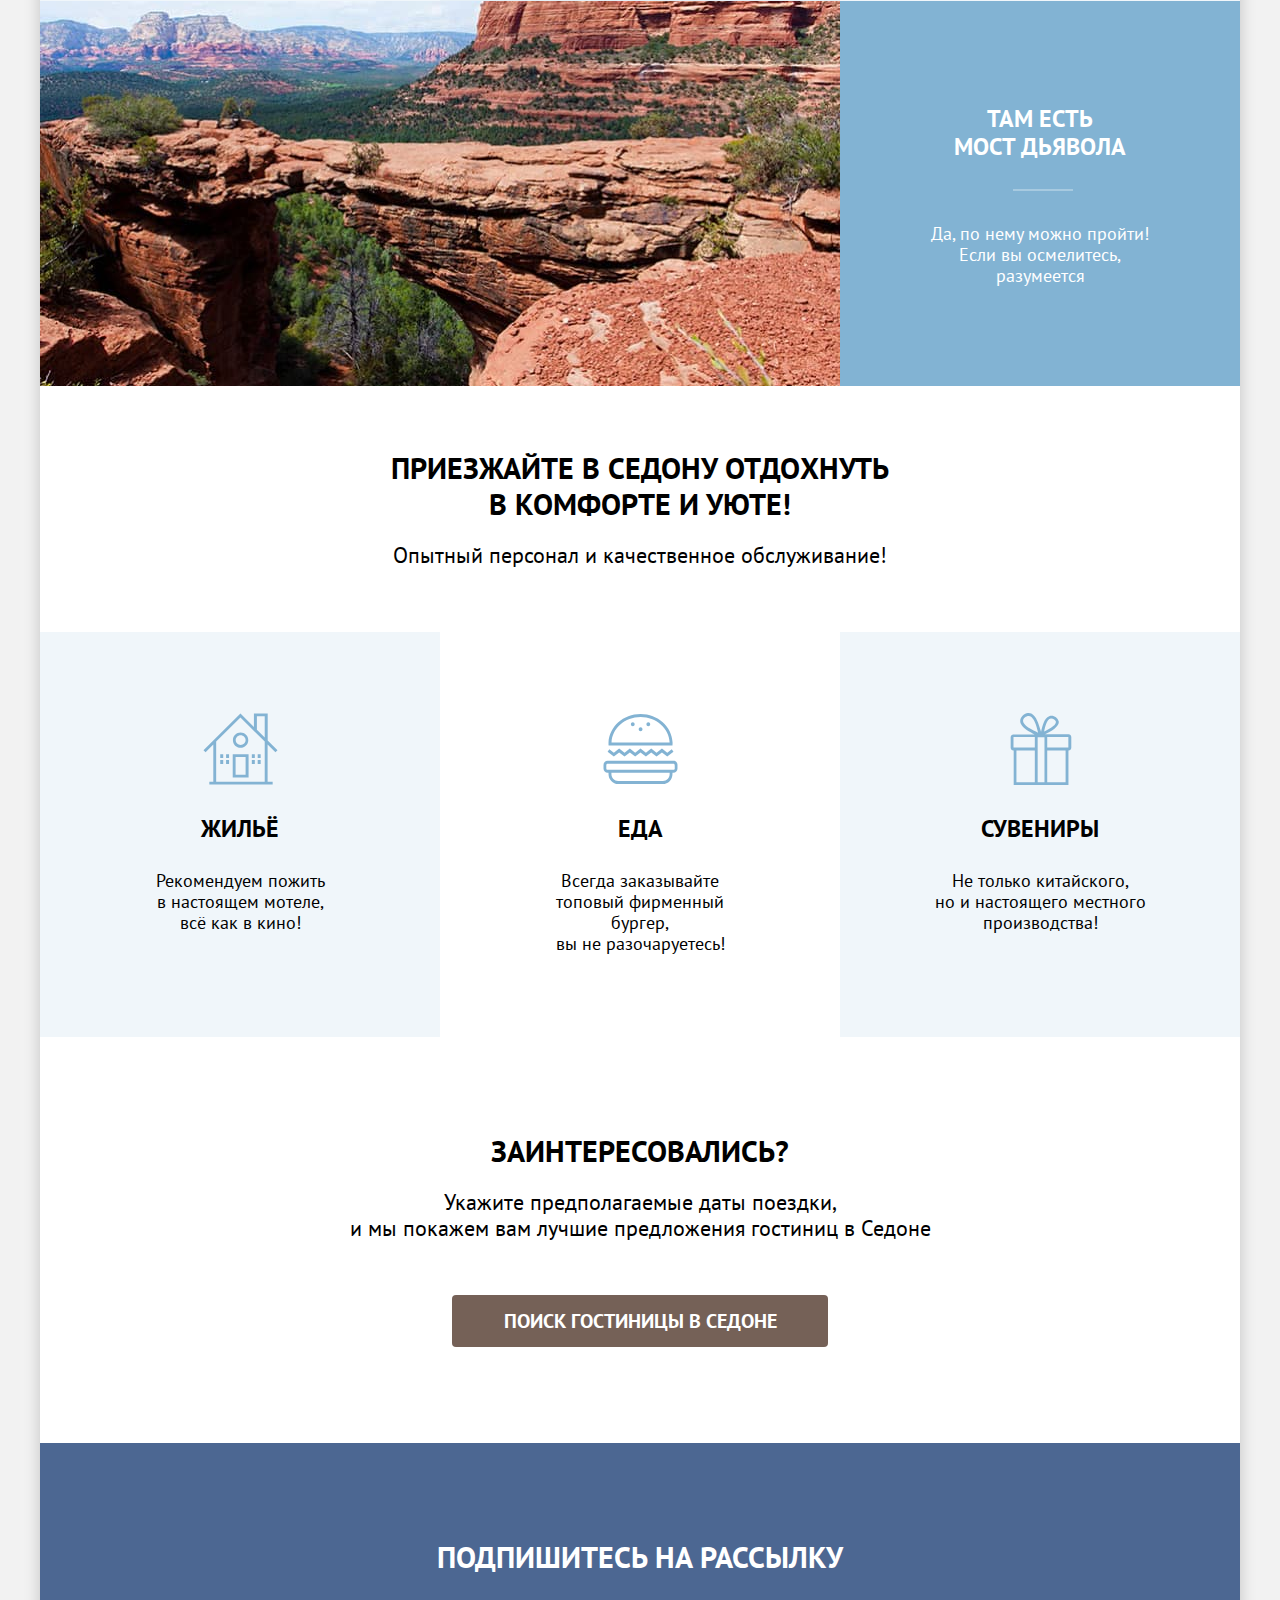
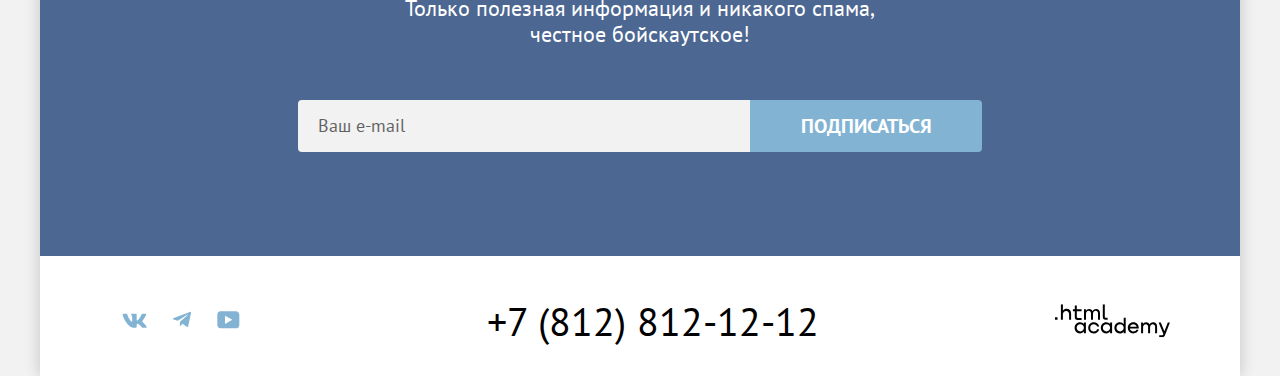
==== commit ccebf4da: "подготавливает проект к защите" ====
--- a/index.html
+++ b/index.html
@@ -4,6 +4,7 @@
     <meta charset="utf-8">
     <title>HTML Academy: Седона</title>
     <link rel="stylesheet" href="styles/styles.css">
+    <link rel="icon" type="image/png" sizes="32x32" href="images/favicon.png">
   </head>
   <body>
     <div class="container">
@@ -28,12 +29,12 @@
           <ul class="list navigation-list navigation-user">
             <li class="navigation-item">
               <a class="navigation-link search-icon" href="#">
-                <span class="visually-hidden">Поиск</span>
+                <span class="visually-hidden">Поиск.</span>
               </a>
             </li>
             <li class="navigation-item">
               <a class="navigation-link heart-icon" href="#">
-                <span class="visually-hidden">Избранное</span>
+                <span class="visually-hidden">Избранное.</span>
                 <span class="favourites-count">12</span>
               </a>
             </li>
@@ -44,9 +45,9 @@
         </nav>
       </header>
       <main class="main-container main-index">
-        <h1 class="visually-hidden">Город-курорт Седона</h1>
+        <h1 class="visually-hidden">Город-курорт Седона.</h1>
         <section class="hero">
-          <h2 class="visually-hidden">Горы - главная достопримечательность Седоны</h2>
+          <h2 class="visually-hidden">Горы - главная достопримечательность Седоны.</h2>
           <img class="hero-img-banner" src="images/mountains.jpg" alt="Горы возле Седоны." width="1200" height="485">
           <img class="hero-img" src="images/welcome.svg" alt="Welcome to the gorgeous Sedona, because the Grand Canyon sucks." width="458" height="352">
         </section>
@@ -108,7 +109,7 @@
           </ul>
         </section>
         <section class="hotel-search">
-          <h2 class="visually-hidden">Поиск гостиницы</h2>
+          <h2 class="visually-hidden">Поиск гостиницы.</h2>
           <p class="hotel-search-title">Заинтересовались?</p>
           <p class="hotel-search-description">Укажите предполагаемые даты поездки,<br> и мы покажем вам лучшие предложения гостиниц в Седоне</p>
           <a class="button button-dark hotel-search-button" href="#">Поиск гостиницы в Седоне</a>
@@ -119,12 +120,13 @@
           <h2 class="footer-subscribe-title">Подпишитесь на рассылку</h2>
           <p class="footer-subscribe-description">Только полезная информация и никакого спама,<br> честное бойскаутское!</p>
           <form class="footer-subscribe-form" action="https://echo.htmlacademy.ru/" method="post">
-            <input class="footer-field" type="email" name="footer-subscribe-email" placeholder="Ваш e-mail" required>
+            <label class="visually-hidden" for="newsletter-email">Email.</label>
+            <input class="footer-field field" type="email" name="footer-subscribe-email" id="newsletter-email" placeholder="Ваш e-mail" required>
             <button class="footer-subscribe-button button button-light" type="submit">Подписаться</button>
           </form>
         </section>
         <section class="footer-contacts">
-          <h2 class="visually-hidden">Контакты</h2>
+          <h2 class="visually-hidden">Контакты.</h2>
             <ul class="list footer-contacts-social-list">
               <li class="footer-contacts-social-item">
                 <a class="footer-contacts-social-button" href="https://vk.com/htmlacademy">
@@ -157,7 +159,7 @@
     <div class="modal-container modal-container-close">
       <div class="modal modal-search">
         <button class="modal-close-button">
-          <span class="visually-hidden">Закрыть</span>
+          <span class="visually-hidden">Закрыть.</span>
         </button>
         <section class="modal-content">
           <h2 class="modal-title">Поиск гостиницы в Седоне</h2>
--- a/styles/styles.css
+++ b/styles/styles.css
@@ -19,18 +19,24 @@
 }
 
 body {
-  font-family: "PT Sans", "Arial", sans-serif;
+  font-family: "PT Sans", Arial, sans-serif;
   font-size: 18px;
   line-height: 21px;
   background-color:  #f2f2f2;
-  color: #000000;
-  margin: 0;
+  color: #000;
+  margin: 0;
+  min-width: 1280px;
 }
 
 *,
 *::before,
 *::after {
   box-sizing: border-box;
+}
+
+img {
+  max-width: 100%;
+  object-fit: contain;
 }
 
 .visually-hidden {
@@ -50,9 +56,9 @@
   margin: 0 auto;
   display: flex;
   flex-direction: column;
-  box-shadow: 0 0 15px 0 rgba(0, 0, 0, 0.2);
+  box-shadow: 0 0 15px 0 rgba(0 0 0 / 20%);
   flex-grow: 1;
-  background-color: #ffffff;
+  background-color: #fff;
 }
 
 .main-container {
@@ -67,8 +73,10 @@
   text-align: center;
   text-transform: uppercase;
   text-decoration: none;
-  color: #ffffff;
-  padding: 8px 50px;
+  color: #fff;
+  padding: 12px;
+  padding-top: 8px;
+  padding-bottom: 8px;
   border: none;
   border-radius: 4px;
   margin: 0;
@@ -92,7 +100,7 @@
 
 .button-light:active {
   background-color: #82b3d3;
-  color: rgba(255, 255, 255, 0.3)
+  color: rgba(255 255 255 / 30%)
 }
 
 .button-light:disabled {
@@ -105,7 +113,6 @@
   font-weight: 700;
   line-height: 20px;
   width: 140px;
-  height: 36px;
   align-items: center;
 }
 
@@ -120,7 +127,7 @@
 
 .button-light-catalog:active {
   background-color: #82b3d3;
-  color: rgba(255, 255, 255, 0.3)
+  color: rgba(255 255 255 / 30%)
 }
 
 .button-light-catalog:disabled {
@@ -144,7 +151,7 @@
 
 .button-dark:active {
   background-color: #756157;
-  color: rgba(255, 255, 255, 0.3)
+  color: rgba(255 255 255 / 30%)
 }
 
 .button-dark:disabled {
@@ -157,7 +164,6 @@
   font-weight: 700;
   line-height: 20px;
   width: 140px;
-  height: 36px;
   align-items: center;
   padding: 8px 26px;
 }
@@ -173,7 +179,7 @@
 
 .button-dark-catalog:active {
   background-color: #756157;
-  color: rgba(255, 255, 255, 0.3)
+  color: rgba(255 255 255 / 30%)
 }
 
 .button-dark-catalog:disabled {
@@ -185,13 +191,15 @@
   font-size: 16px;
   font-weight: 700;
   line-height: 20px;
-  padding: 8px 57px;
+  padding: 12px;
+  padding-top: 8px;
+  padding-bottom: 8px;
   width: 191px;
   border: 3px solid transparent;
 }
 
 .button-transparent:hover {
-  opacity: 60%;
+  opacity: 0.6;
 }
 
 .button-transparent:focus {
@@ -200,16 +208,18 @@
 }
 
 .button-transparent:active {
-  color: rgba(255, 255, 255, 0.3);
+  color: rgba(255 255 255 / 30%);
 }
 
 .button-transparent:disabled {
-  opacity: 10%;
+  opacity: 0.1;
 }
 
 .submit-button {
   width: 190px;
-  padding: 8px 50px;
+  padding: 12px;
+  padding-top: 8px;
+  padding-bottom: 8px;
   margin-bottom: 30px;
 }
 
@@ -219,8 +229,9 @@
   padding: 0;
 }
 
-/*MAIN PAGE*/
-/*HEADER*/
+/* MAIN PAGE */
+
+/* HEADER */
 
 .main-page-header {
   display: flex;
@@ -253,15 +264,17 @@
   line-height: 24px;
   font-weight: 700;
   text-align: center;
-  color: #000000;
-  background-color: #ffffff;
+  color: #000;
+  background-color: #fff;
   text-decoration: none;
   flex-wrap: wrap;
   padding: 20px 15.5px;
 }
 
-.navigation-link:not(.want-here):hover {
+.navigation-link:not(.want-here):hover,
+.navigation-link:not(.want-here):focus {
   color: #756157;
+  outline: none;
 }
 
 .navigation-link:not(.want-here):active {
@@ -292,12 +305,13 @@
   padding: 12px 19px;
 }
 
-.search-icon:hover {
-  opacity: 60%;
+.search-icon:hover,
+.search-icon:focus {
+  opacity: 0.6;
 }
 
 .search-icon:active {
-  opacity: 30%;
+  opacity: 0.3;
 }
 
 .search-icon:focus {
@@ -313,12 +327,13 @@
   padding: 13px 24px;
 }
 
-.heart-icon:hover {
-  opacity: 60%;
+.heart-icon:hover,
+.heart-icon:focus {
+  opacity: 0.6;
 }
 
 .heart-icon:active {
-  opacity: 30%;
+  opacity: 0.3;
 }
 
 .heart-icon:focus {
@@ -331,7 +346,7 @@
   line-height: 10px;
   text-align: center;
   background-color: #7db54f;
-  color: #ffffff;
+  color: #fff;
   border-radius: 10px;
   padding: 3px;
   min-height: 20px;
@@ -345,13 +360,16 @@
 
 .want-here {
   background-color: #756157;
-  color: #ffffff;
+  color: #fff;
   text-transform: uppercase;
+  padding: 12px;
   padding-top: 8px;
+  padding-bottom: 8px;
   border-radius: 4px;
-  display: block;
+  display: flex;
+  justify-content: center;
+  align-items: center;
   width: 160px;
-  height: 36px;
   font-size: 16px;
   line-height: 20px;
 }
@@ -367,6 +385,7 @@
 
 .want-here:active {
   background-color: #756157;
+  color: rgba(255 255 255 / 30%);
 }
 
 .want-here:disabled {
@@ -385,18 +404,18 @@
 }
 
 .logo-link:hover {
-  opacity: 60%;
+  opacity: 0.6;
 }
 
 .logo-link:active {
-  opacity: 30%;
+  opacity: 0.3;
 }
 
 .logo-link:focus {
   outline: none;
 }
 
-/*HERO*/
+/* HERO */
 
 .hero {
   background-color: #7ea2c2;
@@ -406,7 +425,7 @@
 
 .hero::after {
   content: "";
-  background-image: url("../images/devider.svg");
+  background-image: url("../images/divider.svg");
   position: absolute;
   left: 0;
   right: 0;
@@ -416,10 +435,7 @@
 
 .hero-img-banner {
   position: absolute;
-  top: 0;
-  left: 0;
-  bottom: 0;
-  right: 0;
+  inset: 0;
   object-fit: cover;
   height: 100%;
 }
@@ -434,7 +450,7 @@
 }
 
 
-/*ADVANTAGES*/
+/* ADVANTAGES */
 
 .advantages-list {
   text-align: center;
@@ -492,11 +508,9 @@
   padding-right: 85px;
 }
 
-
-
 .advantages-item {
-  background-color: rgba(131, 179, 211, 0.12);
-  color: #000000;
+  background-color: rgba(131 179 211 / 12%);
+  color: #000;
 }
 
 .advantages-title::after {
@@ -504,24 +518,24 @@
   content: "";
   height: 2px;
   width: 60px;
-  background-color: rgba(0, 0, 0, 0.3);
+  background-color: rgba(0 0 0 / 30%);
   bottom: -31px;
   right: 58px;
 }
 
 .advantages-item-medium {
-  background-color: rgba(131, 179, 211, 0.2);
+  background-color: rgba(131 179 211 / 20%);
 }
 
 .advantages-item-dark {
   width: 100%;
   background-color: #82b3d3;
-  color: #ffffff;
+  color: #fff;
   display: flex;
 }
 
 .advantages-item-dark .advantages-title {
-  color: #ffffff;
+  color: #fff;
 }
 
 .advantages-item-dark .advantages-title::after {
@@ -529,18 +543,19 @@
   content: "";
   height: 2px;
   width: 60px;
-  background-color: rgba(255, 255, 255, 0.3);
+  background-color: rgba(255 255 255 / 30%);
   bottom: -30px;
   right: 55px;
 }
 
+.advantages-description {
+  color: #333;
+  margin: 0;
+  padding-bottom: 100px;
+}
+
 .advantages-item-dark .advantages-description {
-  color: #ffffff;
-}
-
-.advantages-description {
-  color: #333333;
-  margin: 0;
+  color: #fff;
 }
 
 .advantages-image {
@@ -552,12 +567,13 @@
 }
 
 
-/*SERVICES*/
+/* SERVICES */
 
 .services-list {
   text-align: center;
   display: flex;
   flex-wrap: wrap;
+  box-sizing: border-box;
 }
 
 .services-main-title {
@@ -587,32 +603,29 @@
   text-align: center;
   text-transform: uppercase;
   margin: 0;
+  padding-top: 183px;
+  margin-bottom: 27px;
+}
+
+.services-description {
+  margin: 0 auto;
   padding: 0;
-  margin-bottom: 27px;
-  margin-top: 105px;
-}
-
-.services-description {
-  margin: 0;
-  padding: 0;
+  padding-bottom: 83px;
   width: 230px;
 }
 
 .services-item {
   width: 400px;
   min-height: 385px;
-  padding-top: 81px;
-  padding-left: 85px;
-  padding-right: 85px;
   box-sizing: border-box;
 }
 
 .services-item-medium {
-  background-color: rgba(131, 179, 211, 0.12);
+  background-color: rgba(131 179 211 / 12%);
 }
 
 .services-item-light {
-  background-color: #ffffff;
+  background-color: #fff;
 }
 
 .house-icon {
@@ -636,7 +649,7 @@
   background-position: center 81px;
 }
 
-/*HOTEL SEARCH*/
+/* HOTEL SEARCH */
 
 .hotel-search {
   text-align: center;
@@ -671,7 +684,7 @@
   margin-bottom: 96px;
 }
 
-/*FOOTER*/
+/* FOOTER */
 
 .footer-subscribe-title {
   font-size: 30px;
@@ -688,10 +701,10 @@
   line-height: 26px;
   text-align: center;
   margin: 0;
-  margin-bottom: 54px;
-}
-
-input[type=email] {
+  margin-bottom: 53px;
+}
+
+input[type="email"] {
   font-size: 18px;
   line-height: 24px;
   font-weight: 400;
@@ -701,11 +714,11 @@
 .footer-subscribe {
   display: block;
   width: 1200px;
-  color: #000000;
-  background-color: #ffffff;
+  color: #000;
+  background-color: #fff;
   text-align: center;
   margin: 0 auto;
-  padding: 96px 258px 104px;
+  padding: 91px 258px 104px;
 }
 
 .footer-subscribe-main-page {
@@ -714,20 +727,54 @@
   background-position: center;
   background-repeat: no-repeat;
   background-size: cover;
-  color: #ffffff;
+  color: #fff;
+  padding: 96px 258px 104px;
 }
 
 .footer-subscribe-form {
   display: flex;
-
 }
 
 .footer-subscribe-button {
   background-color: #82B3D3;
-  padding: 8px 50px;
   border: none;
   border-radius: 0 4px 4px 0;
   width: 232px;
+  padding: 8px 50px;
+}
+
+.field {
+  margin: 0;
+  padding: 12px 20px;
+  font: inherit;
+  font-weight: 700;
+  background-color: #f2f2f2;
+  border-radius: 4px;
+  border: 2px solid transparent;
+}
+
+.field:focus {
+  box-shadow: 0 0 0 3px #83b3d3;
+  outline: none;
+}
+
+.field:disabled {
+  color: rgba(0 0 0 / 30%);
+}
+
+.field:not(:disabled):hover {
+  background-color: #e6e6e6;
+  cursor: pointer;
+}
+
+.field:focus:not(:placeholder-shown) {
+  border: 2px solid #000;
+  box-shadow: none;
+}
+
+.field::placeholder {
+  color: #000;
+  opacity: 0.6;
 }
 
 .footer-field {
@@ -740,7 +787,6 @@
 .field-inner {
   background-color: #f2f2f2;
   width: 684px;
-  padding-top: 20px;
   font-weight: 400;
 }
 
@@ -764,22 +810,25 @@
  }
 
 .footer-contacts-social-list {
-  display: flex;
-  align-items: center;
-  flex-wrap: wrap;
+  display: grid;
+  grid-template-columns: 47.33px 47.33px 47.33px;
+  text-align: center;
 }
 
 .footer-contacts-social-button {
   color: #82b3d3;
-  background-color: #ffffff;
+  background-color: #fff;
   display: block;
   padding: 12px;
+  padding-top: 10px;
   box-sizing: border-box;
+  width: 47.33px;
+  height: 40px;
 }
 
 .button-tg {
-  padding: 13.5px;
-  padding-top: 15px;
+  padding-left: 15px;
+  padding-top: 10px;
 }
 
 .footer-contacts-social-button:hover {
@@ -792,7 +841,7 @@
 }
 
 .footer-contacts-social-button:active {
-  color: rgba(104, 162, 202, 0.3);
+  color: rgba(104 162 202 / 30%);
 }
 
 .phone {
@@ -806,7 +855,7 @@
   text-align: center;
   text-decoration: none;
   font-style: normal;
-  color: #000000;
+  color: #000;
   display: block;
 }
 
@@ -820,7 +869,7 @@
 }
 
 .footer-phone:active {
-  color: rgba(117, 97, 87, 0.3);
+  color: rgba(117 97 87 / 30%);
 }
 
 .htmlacademy-link {
@@ -828,7 +877,7 @@
   align-items: center;
   padding: 0;
   margin: 0;
-  color: #000000;
+  color: #000;
 }
 
 .htmlacademy-link:hover {
@@ -841,13 +890,13 @@
 }
 
 .htmlacademy-link:active {
-  color: rgba(117, 97, 87, 0.3);
-}
-
-
-/*CATALOG*/
-
-/*MAIN*/
+  color: rgba(117 97 87 / 30%);
+}
+
+
+/* CATALOG */
+
+/* MAIN */
 
 .catalog-header {
   display: flex;
@@ -859,7 +908,7 @@
   font-size: 60px;
   line-height: 78px;
   font-weight: 700;
-  color: #ffffff;
+  color: #fff;
   margin: 0;
   margin-bottom: 8px;
 }
@@ -870,9 +919,9 @@
   background-size: cover;
   background-repeat: no-repeat;
   background-color: #696563;
-  color: #ffffff;
-  margin: 0;
-  padding: 35px 70px 66px 70px;
+  color: #fff;
+  margin: 0;
+  padding: 35px 70px 40px;
 }
 
 .breadcrumbs {
@@ -912,16 +961,16 @@
 }
 
 .breadcrumbs-link:hover {
-  opacity: 60%;
+  opacity: 0.6;
 }
 
 .breadcrumbs-link[href]:focus {
-  opacity: 60%;
+  opacity: 0.6;
   outline: none;
 }
 
 .breadcrumbs-link[href]:active {
-  opacity: 30%;
+  opacity: 0.3;
 }
 
 .home-button {
@@ -929,7 +978,7 @@
   height: 12px;
   margin-right: 28px;
   padding: 12px;
-  padding-left: 0px;
+  padding-left: 0;
   display: block;
   background-image: url("../images/icons/main-page-icon.svg");
   background-size: 13px 15px;
@@ -938,24 +987,31 @@
 }
 
 .home-button:hover {
-  opacity: 60%;
+  opacity: 0.6;
 }
 
 .home-button:active {
-  opacity: 30%;
+  opacity: 0.3;
 }
 
 .home-button:focus {
   outline: none;
 }
 
+.catalog-filter {
+  display: flex;
+  flex-wrap: wrap;
+}
+
 .hotels-filter {
   display: flex;
+  flex-wrap: wrap;
 }
 
 .hotels-filter-group {
   padding: 0;
   margin: 0;
+  margin-bottom: 32px;
   border: none;
 }
 
@@ -984,7 +1040,7 @@
   font-size: 20px;
   line-height: 24px;
   font-weight: 700;
-  color: #ffffff;
+  color: #fff;
   margin: 0;
   margin-bottom: 33px;
   padding: 0;
@@ -1011,21 +1067,24 @@
   border-radius: 4px;
   top: 2px;
   left: 0;
-  background-color: #ffffff;
-}
-
-.control:hover .control-mark,
-.control:hover .control-label {
-  opacity: 60%;
+  background-color: #fff;
+}
+
+.control:hover {
+  opacity: 0.6;
+}
+
+.control:active {
+  opacity: 0.3;
 }
 
 .control-input:focus + .control-mark {
   box-shadow: 0 0 0 3px #83b3d3;
 }
 
-.control-input:disabled .control-mark
+.control-input:disabled .control-mark,
 .control:hover .control-label {
-  opacity: 30%;
+  opacity: 0.3;
 }
 
 .control-input[type="checkbox"]:checked + .control-mark {
@@ -1047,7 +1106,7 @@
   left: 2px;
   width: 20px;
   height: 20px;
-  background-color: #ffffff;
+  background-color: #fff;
   border-radius: 50%;
   cursor: pointer;
 }
@@ -1068,11 +1127,11 @@
 }
 
 .control-radio:hover {
-  opacity: 60%;
+  opacity: 0.6;
 }
 
 .control-radio:active {
-  opacity: 30%;
+  opacity: 0.3;
 }
 
 .control-radio:focus + .control-radio::before {
@@ -1094,6 +1153,11 @@
 .price-input::-webkit-outer-spin-button,
 .price-input::-webkit-inner-spin-button {
   -webkit-appearance: none;
+          appearance: none;
+}
+
+input[type="number"] {
+  -moz-appearance: textfield;
 }
 
 .price-input:hover {
@@ -1107,8 +1171,17 @@
 }
 
 .price-input:active {
-  box-shadow: 0 0 0 3px #000000;
-  outline: none;
+  box-shadow: 0 0 0 3px #000;
+  outline: none;
+}
+
+.price-input:disabled {
+  opacity: 0.3;
+}
+
+.price-input:focus:not(:placeholder-shown) {
+  border: 2px solid #000;
+  box-shadow: none;
 }
 
 .price-input-min {
@@ -1127,7 +1200,7 @@
 .price-label {
   font-size: 18px;
   line-height: 24px;
-  color: #000000;
+  color: #000;
   min-width: 143px;
   min-height: 48px;
   margin: 0;
@@ -1142,14 +1215,14 @@
   position: relative;
   width: 287px;
   height: 4px;
-  background-color: rgba(255, 255, 255, 0.3);
+  background-color: rgba(255 255 255 / 30%);
   top: 44px;
 }
 
 .range-bar {
   position: absolute;
   height: 4px;
-  background-color: #ffffff;
+  background-color: #fff;
 }
 
 .range-toggle {
@@ -1181,7 +1254,7 @@
   font-family: inherit;
   font-size: 18px;
   line-height: 24px;
-  color: rgba(0, 0, 0, 0.3);
+  color: rgba(0 0 0 / 30%);
 }
 
 .toggle-min {
@@ -1196,10 +1269,12 @@
 .buttons-container {
   margin-top: 56px;
   margin-right: auto;
+  display: flex;
+  flex-flow: column wrap;
 }
 
 .sorting-results {
-  background-color: #ffffff;
+  background-color: #fff;
   margin: 0;
   padding: 50px 70px 60px;
 }
@@ -1215,7 +1290,7 @@
   font-size: 30px;
   line-height: 36px;
   font-weight: 700;
-  color: #000000;
+  color: #000;
   text-transform: uppercase;
   margin: 0;
   margin-right: 200px;
@@ -1227,7 +1302,7 @@
   font-size: 30px;
   line-height: 36px;
   font-weight: 700;
-  color: #000000;
+  color: #000;
   text-transform: uppercase;
   margin: 0;
   display: block;
@@ -1235,7 +1310,9 @@
 }
 
 .show-cards-list {
-  display: flex;
+  display: grid;
+  grid-template-columns: 48px 48px 48px;
+  gap: 8px;
   margin-left: auto;
 }
 
@@ -1265,6 +1342,10 @@
   border-radius: 4px;
 }
 
+.show-cards-current {
+  border: 2px solid #000;
+}
+
 .show-cards-item {
   margin-right: 8px;
 }
@@ -1274,31 +1355,35 @@
 }
 
 .show-cards-button:hover {
-  border-color: #000000;
+  border-color: #000;
 }
 
 .show-cards-button:focus {
   border-color: #68a2ca;
+  outline: none;
 }
 
 .show-cards-button:active {
-  border-color: #000000;
+  border-color: #000;
 }
 
 .select-control {
   border: 2px solid #e5e5e5;
   border-radius: 4px;
   min-width: 292px;
+  min-height: 49px;
   padding: 12px 20px;
-  appearance: none;
+  -webkit-appearance: none;
+          appearance: none;
   background-image: url("../images/icons/arrow-down.svg");
   background-repeat: no-repeat;
-  background-position: right 20px center;
+  background-position: right 17px center;
   padding-right: 40px;
   font-family: inherit;
   font-size: 18px;
   line-height: 21px;
   font-weight: 400;
+  background-color: #fff;
 }
 
 .select-control:hover {
@@ -1306,18 +1391,27 @@
 }
 
 .select-control:focus {
+  border-color: #68a2ca;
+  outline: none;
+}
+
+.select-control:active {
   border-color: #3f5e72;
-  outline: none;
 }
 
 .select-control:disabled {
-  border-color: rgba(0, 0, 0, 0.3);
+  border-color: rgba(0 0 0 / 30%);
+}
+
+.select-control:focus:not(:placeholder-shown) {
+  border: 2px solid #000;
+  box-shadow: none;
 }
 
 .hotels-list {
   display: grid;
   grid-template-columns: repeat(3, 340px);
-  gap: 20px;
+  gap: 18px 20px;
 }
 
 .price {
@@ -1334,11 +1428,11 @@
   display: grid;
   grid-template-columns: repeat(2, 140px);
   gap: 16px 20px;
-  background-color: #ffffff;
+  background-color: #fff;
   padding: 20px;
   border-radius: 4px;
   box-shadow: 0 0 0 1px #e6e6e6;
-  height: 438px;
+  min-height: 438px;
 }
 
 .hotel-card-title {
@@ -1359,15 +1453,12 @@
   font-weight: 700;
   background-color: #82b3d3;
   width: 140px;
-  height: 36px;
   margin: 0;
   padding: 0;
 }
 
 .button-favourites-selected {
   background-color: #7db54f;
-  width: 140px;
-  height: 36px;
 }
 
 .button-favourites-selected:hover {
@@ -1381,6 +1472,7 @@
 
 .button-favourites-selected:active {
   background-color: #7db54f;
+  color: rgba(255 255 255 / 30%);
 }
 
 .button-favourites-selected:disabled {
@@ -1426,18 +1518,30 @@
 .pagination {
   list-style: none;
   display: flex;
+  flex-wrap: wrap;
+  gap: 8px;
+  margin: 0;
+  padding: 0;
+  margin-top: 76px;
+  position: relative;
+}
+
+.pagination::after {
+  content: "";
+  position: absolute;
+  top: -40px;
+  right: 0;
   width: 1060px;
-  gap: 8px;
-  margin: 0;
+  height: 1px;
+  background-color: #e6e6e6;
+}
+
+.pagination-item {
+  margin: 0;
+  margin-bottom: 5px;
   padding: 0;
-  margin-top: 80px;
-  flex-wrap: wrap;
-}
-
-.pagination-item {
-  margin: 0;
-  padding: 0;
-  height: 60px
+  min-height: 60px;
+  min-width: 60px;
 }
 
 .pagination-link {
@@ -1445,7 +1549,7 @@
   line-height: 36px;
   font-weight: 700;
   text-align: center;
-  color: #ffffff;
+  color: #fff;
   background-color: #82b3d3;
   text-decoration: none;
   padding: 11px;
@@ -1470,43 +1574,48 @@
 
 .pagination-link:active {
   background-color: #82b3d3;
+  color: rgba(255 255 255 / 30%);
 }
 
 .pagination-current {
-  color: #000000;
+  color: #000;
   background-color: #f2f2f2;
   border: 1px solid #f2f2f2;
   border-radius: 4px;
+  min-width: 58px;
+  min-height: 58px;
+  box-sizing: border-box;
+  display: block;
 }
 
 .pagination-current:hover {
-  color: #000000;
+  color: #000;
   background-color: #f2f2f2;
   border: 1px solid #f2f2f2;
 }
 
 .pagination-current:focus {
-  color: #000000;
+  color: #000;
   background-color: #f2f2f2;
   border: 1px solid #f2f2f2;
 }
 
 .pagination-current:active {
-  color: #000000;
+  color: #000;
   background-color: #f2f2f2;
   border: 1px solid #f2f2f2;
 }
 
 .dots {
   display: block;
-  width: 60px;
-  height: 60px;
   align-items: center;
-  padding: 17px 22px;
+  padding: 17px 20px;
   font-weight: 400;
   font-size: 22px;
   line-height: 26px;
 }
+
+/* Modal window */
 
 .modal-container {
   position: fixed;
@@ -1515,7 +1624,7 @@
   display: flex;
   width: 100%;
   height: 100%;
-  background-color: rgba(242, 242, 242, 0.8);
+  background-color: rgba(242 242 242 / 80%);
   z-index: 2;
 }
 
@@ -1523,7 +1632,7 @@
   position: relative;
   margin: auto;
   padding: 64px 70px;
-  background-color: #ffffff;
+  background-color: #fff;
 }
 
 .modal-search {
@@ -1571,7 +1680,7 @@
 }
 
 .modal-close-button:active::before {
-  opacity: 30%;
+  opacity: 0.3;
 }
 
 .modal-title {
@@ -1582,40 +1691,6 @@
   font-size: 30px;
   line-height: 36px;
   text-transform: uppercase;
-}
-
-.field {
-  margin: 0;
-  padding: 12px 20px;
-  font: inherit;
-  font-weight: 700;
-  background-color: #f2f2f2;
-  border-radius: 4px;
-  border: 2px solid transparent;
-}
-
-.field:not(:disabled):hover {
-  background-color: #e6e6e6;
-  cursor: pointer;
-}
-
-.field:focus {
-  box-shadow: 0 0 0 3px #83b3d3;
-  outline: none;
-}
-
-.field:focus:not(:placeholder-shown) {
-  border: 2px solid #000000;
-  box-shadow: none;
-}
-
-.field:disabled {
-  color: rgba(0, 0, 0, 0.3);
-}
-
-.field::placeholder {
-  color: #000000;
-  opacity: 60%;
 }
 
 .search-button {
@@ -1650,7 +1725,7 @@
   background-repeat: no-repeat;
   height: 15px;
   width: 16px;
-  opacity: 30%;
+  opacity: 0.3;
 }
 
 .adults-field,
@@ -1668,8 +1743,8 @@
   background-color: #f2f2f2;
   border: none;
   outline: none;
-  color: #000000;
-  border-radius: 0 0 0 0;
+  color: #000;
+  border-radius: 0;
 }
 
 .field-group {
@@ -1695,6 +1770,7 @@
 .children-field::-webkit-outer-spin-button,
 .children-field::-webkit-inner-spin-button {
   -webkit-appearance: none;
+          appearance: none;
 }
 
 .check {
@@ -1727,11 +1803,11 @@
   display: flex;
   align-items: center;
   justify-content: center;
-  color: rgba(117, 97, 87, 0.3);
+  color: rgba(117 97 87 / 30%);
 }
 
 .minus-plus:hover {
-  color: #000000;
+  color: #000;
 }
 
 .minus-plus:focus {
@@ -1744,7 +1820,7 @@
 }
 
 .minus-plus:active {
-  color: rgba(0, 0, 0, 0.2);
+  color: rgba(0 0 0 / 20%);
 }
 
 .minus {
@@ -1832,8 +1908,8 @@
 
 .tooltip-text {
   position: absolute;
-  background-color: #333333;
-  color: #ffffff;
+  background-color: #333;
+  color: #fff;
   width: 256px;
   font-size: 16px;
   line-height: 20px;
@@ -1843,7 +1919,7 @@
   left: 23px;
   transform: translateX(-50%);
   display: none;
-  box-shadow: 0 15px 30px 0 rgba(0, 0, 0, 0.3);
+  box-shadow: 0 15px 30px 0 rgba(0 0 0 / 30%);
 }
 
 .tooltip-toggle:hover + .tooltip-text,
@@ -1863,10 +1939,10 @@
 
 .tooltip-toggle:hover .tooltip-icon,
 .tooltip-toggle:focus .tooltip-icon {
-  opacity: 60%
-}
-
-.tooltip-text:after {
+  opacity: 0.6;
+}
+
+.tooltip-text::after {
   content: "";
   background-image: url("../images/icons/tooltip-arrow.svg");
   width: 19px;
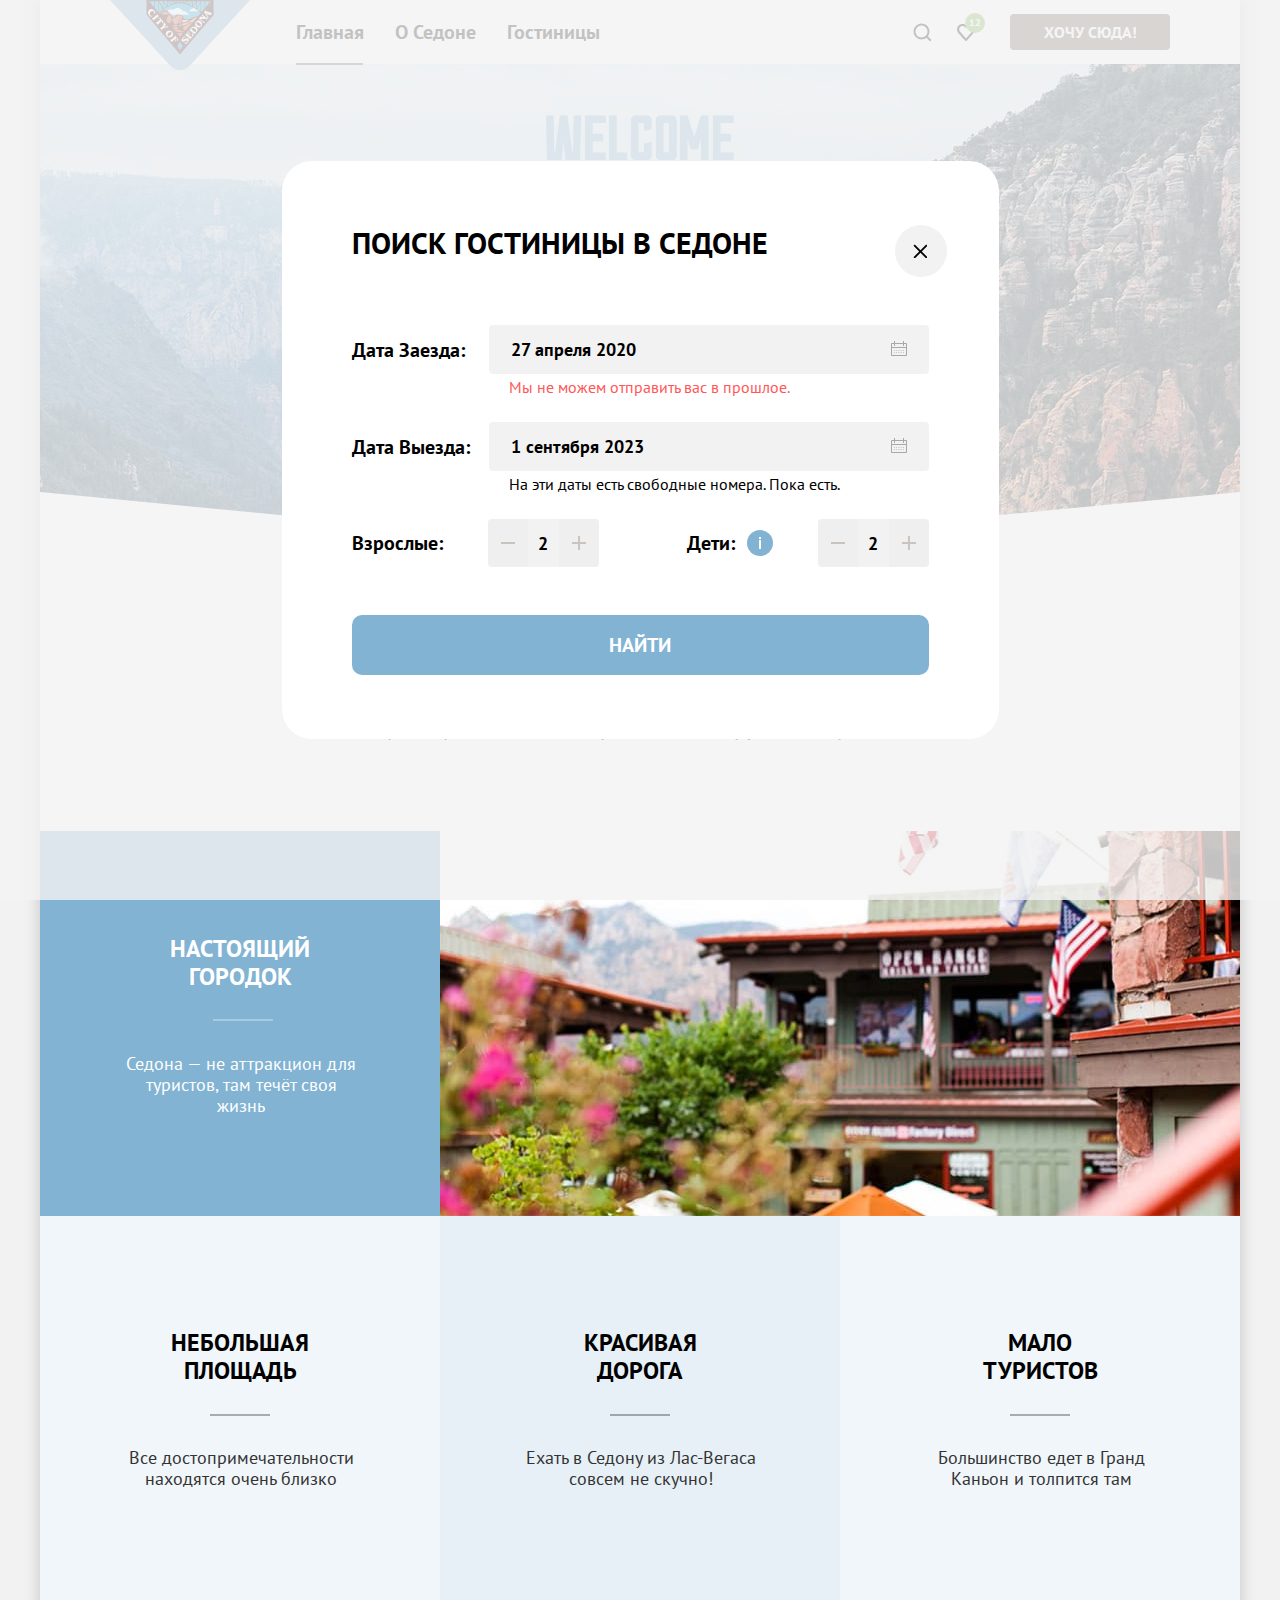
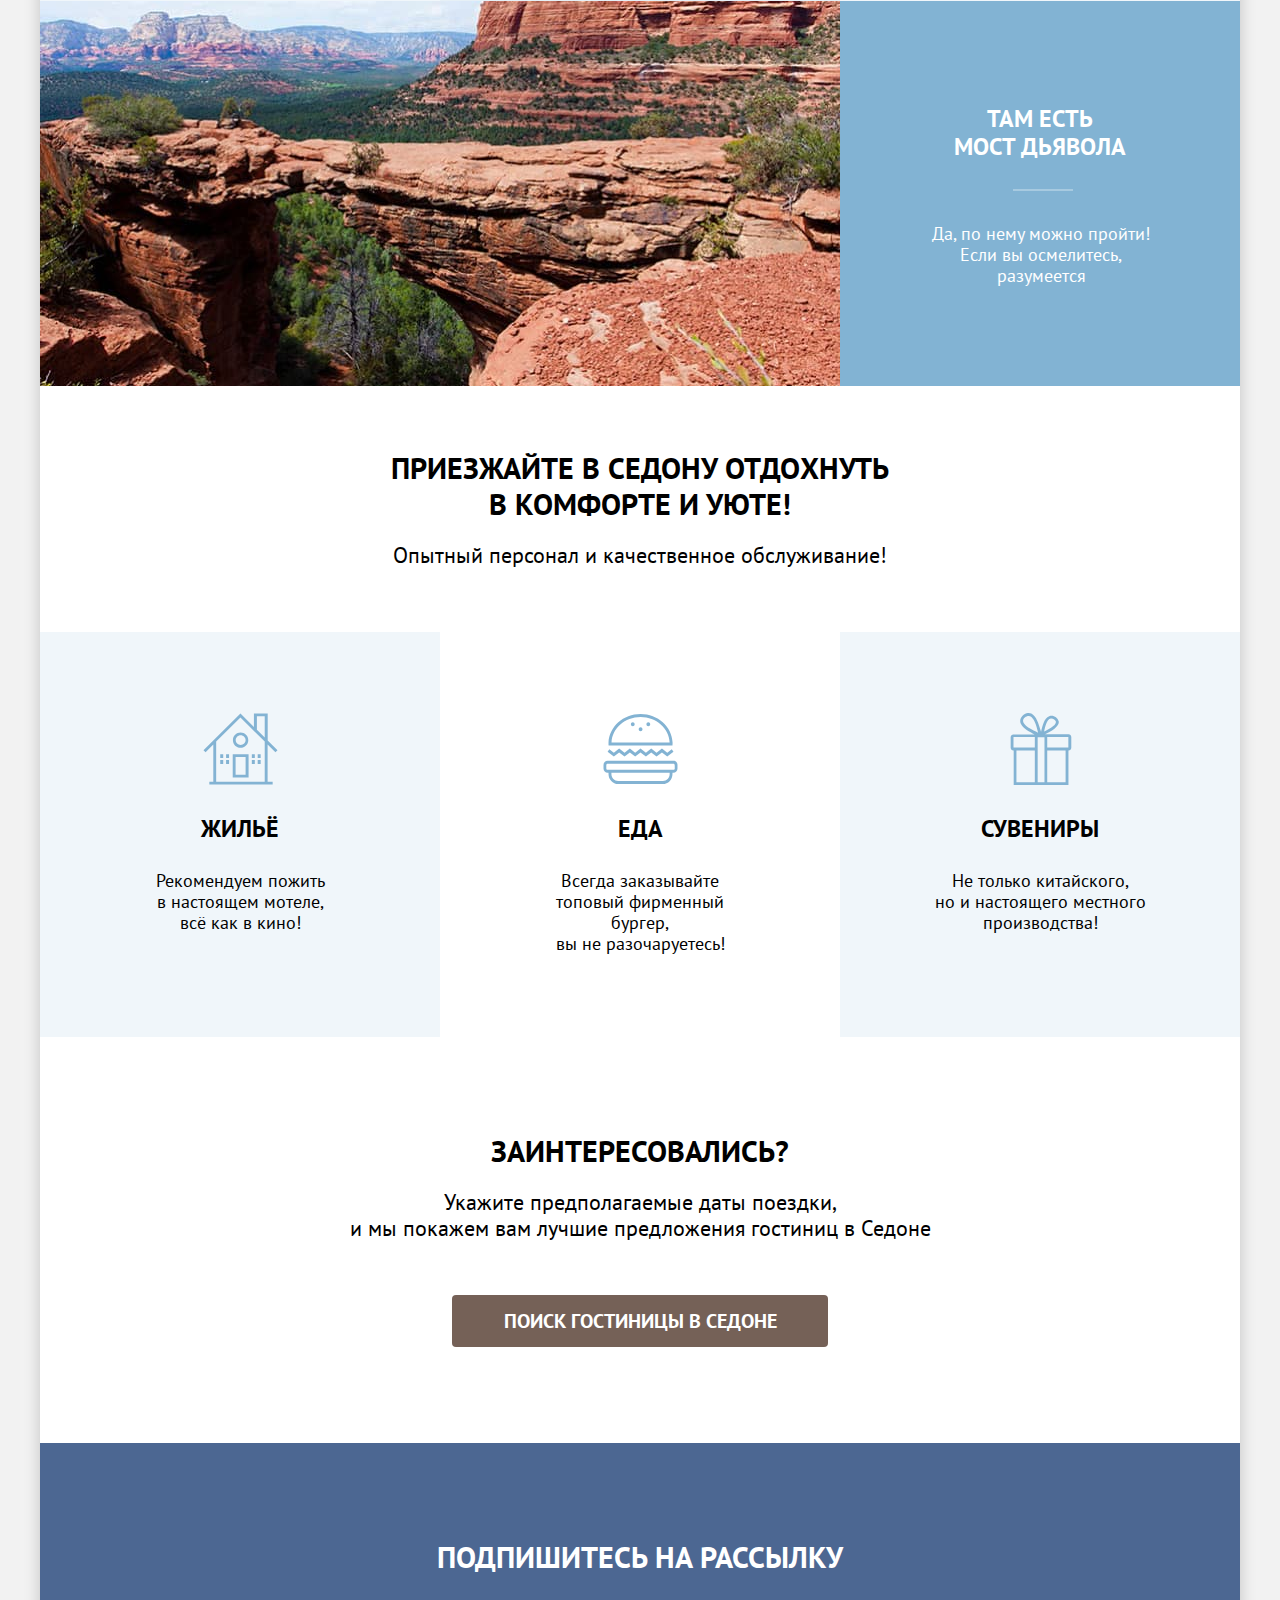
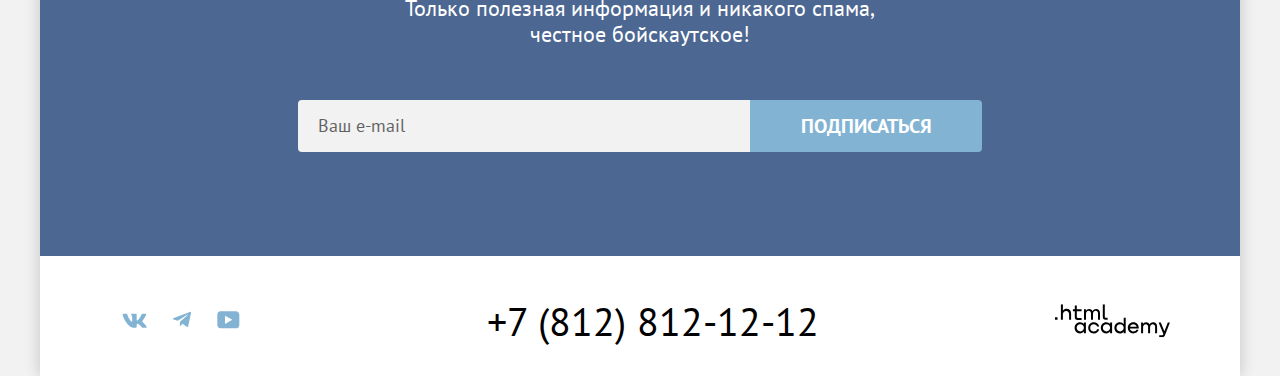
==== commit 538ca50b: "Merge pull request #11 from Katerina2391/master" ====
--- a/index.html
+++ b/index.html
@@ -52,8 +52,7 @@
           <img class="hero-img" src="images/welcome.svg" alt="Welcome to the gorgeous Sedona, because the Grand Canyon sucks." width="458" height="352">
         </section>
         <section class="advantages">
-          <h2 class="advantages-main-title">Седона — небольшой городок в Аризоне,
-            заслуживающий большего!</h2>
+          <h2 class="advantages-main-title">Седона — небольшой городок в Аризоне,<br> заслуживающий большего!</h2>
             <p class="advantages-main-title-description">Рассмотрим причины, по которым Седона круче, чем Гранд-Каньон!</p>
           <ul class="list advantages-list">
             <li class="advantages-item advantages-item-dark">
@@ -156,7 +155,7 @@
         </section>
       </footer>
     </div>
-    <div class="modal-container modal-container-close">
+    <div class="modal-container">
       <div class="modal modal-search">
         <button class="modal-close-button">
           <span class="visually-hidden">Закрыть.</span>
--- a/styles/styles.css
+++ b/styles/styles.css
@@ -19,11 +19,11 @@
 }
 
 body {
-  font-family: "PT Sans", Arial, sans-serif;
+  font-family: "PT Sans", "Arial", sans-serif;
   font-size: 18px;
   line-height: 21px;
   background-color:  #f2f2f2;
-  color: #000;
+  color: #000000;
   margin: 0;
   min-width: 1280px;
 }
@@ -58,7 +58,7 @@
   flex-direction: column;
   box-shadow: 0 0 15px 0 rgba(0 0 0 / 20%);
   flex-grow: 1;
-  background-color: #fff;
+  background-color: #ffffff;
 }
 
 .main-container {
@@ -73,7 +73,7 @@
   text-align: center;
   text-transform: uppercase;
   text-decoration: none;
-  color: #fff;
+  color: #ffffff;
   padding: 12px;
   padding-top: 8px;
   padding-bottom: 8px;
@@ -264,8 +264,8 @@
   line-height: 24px;
   font-weight: 700;
   text-align: center;
-  color: #000;
-  background-color: #fff;
+  color: #000000;
+  background-color: #ffffff;
   text-decoration: none;
   flex-wrap: wrap;
   padding: 20px 15.5px;
@@ -346,7 +346,7 @@
   line-height: 10px;
   text-align: center;
   background-color: #7db54f;
-  color: #fff;
+  color: #ffffff;
   border-radius: 10px;
   padding: 3px;
   min-height: 20px;
@@ -360,7 +360,7 @@
 
 .want-here {
   background-color: #756157;
-  color: #fff;
+  color: #ffffff;
   text-transform: uppercase;
   padding: 12px;
   padding-top: 8px;
@@ -469,8 +469,8 @@
   text-transform: uppercase;
   margin: 0 auto;
   margin-bottom: 25px;
-  width: 620px;
   margin-top: 69px;
+  min-width: 620px;
 }
 
 .advantages-main-title-description {
@@ -510,7 +510,7 @@
 
 .advantages-item {
   background-color: rgba(131 179 211 / 12%);
-  color: #000;
+  color: #000000;
 }
 
 .advantages-title::after {
@@ -530,12 +530,12 @@
 .advantages-item-dark {
   width: 100%;
   background-color: #82b3d3;
-  color: #fff;
+  color: #ffffff;
   display: flex;
 }
 
 .advantages-item-dark .advantages-title {
-  color: #fff;
+  color: #ffffff;
 }
 
 .advantages-item-dark .advantages-title::after {
@@ -549,13 +549,14 @@
 }
 
 .advantages-description {
-  color: #333;
-  margin: 0;
+  color: #333333;
+  margin: 0 auto;
   padding-bottom: 100px;
+  min-width: 232px;
 }
 
 .advantages-item-dark .advantages-description {
-  color: #fff;
+  color: #ffffff;
 }
 
 .advantages-image {
@@ -625,7 +626,7 @@
 }
 
 .services-item-light {
-  background-color: #fff;
+  background-color: #ffffff;
 }
 
 .house-icon {
@@ -714,8 +715,8 @@
 .footer-subscribe {
   display: block;
   width: 1200px;
-  color: #000;
-  background-color: #fff;
+  color: #000000;
+  background-color: #ffffff;
   text-align: center;
   margin: 0 auto;
   padding: 91px 258px 104px;
@@ -727,7 +728,7 @@
   background-position: center;
   background-repeat: no-repeat;
   background-size: cover;
-  color: #fff;
+  color: #ffffff;
   padding: 96px 258px 104px;
 }
 
@@ -768,12 +769,12 @@
 }
 
 .field:focus:not(:placeholder-shown) {
-  border: 2px solid #000;
+  border: 2px solid #000000;
   box-shadow: none;
 }
 
 .field::placeholder {
-  color: #000;
+  color: #000000;
   opacity: 0.6;
 }
 
@@ -817,7 +818,7 @@
 
 .footer-contacts-social-button {
   color: #82b3d3;
-  background-color: #fff;
+  background-color: #ffffff;
   display: block;
   padding: 12px;
   padding-top: 10px;
@@ -855,7 +856,7 @@
   text-align: center;
   text-decoration: none;
   font-style: normal;
-  color: #000;
+  color: #000000;
   display: block;
 }
 
@@ -877,7 +878,7 @@
   align-items: center;
   padding: 0;
   margin: 0;
-  color: #000;
+  color: #000000;
 }
 
 .htmlacademy-link:hover {
@@ -908,7 +909,7 @@
   font-size: 60px;
   line-height: 78px;
   font-weight: 700;
-  color: #fff;
+  color: #ffffff;
   margin: 0;
   margin-bottom: 8px;
 }
@@ -919,7 +920,7 @@
   background-size: cover;
   background-repeat: no-repeat;
   background-color: #696563;
-  color: #fff;
+  color: #ffffff;
   margin: 0;
   padding: 35px 70px 40px;
 }
@@ -1040,7 +1041,7 @@
   font-size: 20px;
   line-height: 24px;
   font-weight: 700;
-  color: #fff;
+  color: #ffffff;
   margin: 0;
   margin-bottom: 33px;
   padding: 0;
@@ -1067,7 +1068,7 @@
   border-radius: 4px;
   top: 2px;
   left: 0;
-  background-color: #fff;
+  background-color: #ffffff;
 }
 
 .control:hover {
@@ -1106,7 +1107,7 @@
   left: 2px;
   width: 20px;
   height: 20px;
-  background-color: #fff;
+  background-color: #ffffff;
   border-radius: 50%;
   cursor: pointer;
 }
@@ -1171,7 +1172,7 @@
 }
 
 .price-input:active {
-  box-shadow: 0 0 0 3px #000;
+  box-shadow: 0 0 0 3px #000000;
   outline: none;
 }
 
@@ -1180,7 +1181,7 @@
 }
 
 .price-input:focus:not(:placeholder-shown) {
-  border: 2px solid #000;
+  border: 2px solid #000000;
   box-shadow: none;
 }
 
@@ -1200,7 +1201,7 @@
 .price-label {
   font-size: 18px;
   line-height: 24px;
-  color: #000;
+  color: #000000;
   min-width: 143px;
   min-height: 48px;
   margin: 0;
@@ -1222,7 +1223,7 @@
 .range-bar {
   position: absolute;
   height: 4px;
-  background-color: #fff;
+  background-color: #ffffff;
 }
 
 .range-toggle {
@@ -1274,7 +1275,7 @@
 }
 
 .sorting-results {
-  background-color: #fff;
+  background-color: #ffffff;
   margin: 0;
   padding: 50px 70px 60px;
 }
@@ -1290,7 +1291,7 @@
   font-size: 30px;
   line-height: 36px;
   font-weight: 700;
-  color: #000;
+  color: #000000;
   text-transform: uppercase;
   margin: 0;
   margin-right: 200px;
@@ -1302,7 +1303,7 @@
   font-size: 30px;
   line-height: 36px;
   font-weight: 700;
-  color: #000;
+  color: #000000;
   text-transform: uppercase;
   margin: 0;
   display: block;
@@ -1343,7 +1344,7 @@
 }
 
 .show-cards-current {
-  border: 2px solid #000;
+  border: 2px solid #000000;
 }
 
 .show-cards-item {
@@ -1355,7 +1356,7 @@
 }
 
 .show-cards-button:hover {
-  border-color: #000;
+  border-color: #000000;
 }
 
 .show-cards-button:focus {
@@ -1364,7 +1365,7 @@
 }
 
 .show-cards-button:active {
-  border-color: #000;
+  border-color: #000000;
 }
 
 .select-control {
@@ -1383,7 +1384,7 @@
   font-size: 18px;
   line-height: 21px;
   font-weight: 400;
-  background-color: #fff;
+  background-color: #ffffff;
 }
 
 .select-control:hover {
@@ -1404,7 +1405,7 @@
 }
 
 .select-control:focus:not(:placeholder-shown) {
-  border: 2px solid #000;
+  border: 2px solid #000000;
   box-shadow: none;
 }
 
@@ -1428,7 +1429,7 @@
   display: grid;
   grid-template-columns: repeat(2, 140px);
   gap: 16px 20px;
-  background-color: #fff;
+  background-color: #ffffff;
   padding: 20px;
   border-radius: 4px;
   box-shadow: 0 0 0 1px #e6e6e6;
@@ -1549,7 +1550,7 @@
   line-height: 36px;
   font-weight: 700;
   text-align: center;
-  color: #fff;
+  color: #ffffff;
   background-color: #82b3d3;
   text-decoration: none;
   padding: 11px;
@@ -1578,7 +1579,7 @@
 }
 
 .pagination-current {
-  color: #000;
+  color: #000000;
   background-color: #f2f2f2;
   border: 1px solid #f2f2f2;
   border-radius: 4px;
@@ -1589,19 +1590,19 @@
 }
 
 .pagination-current:hover {
-  color: #000;
+  color: #000000;
   background-color: #f2f2f2;
   border: 1px solid #f2f2f2;
 }
 
 .pagination-current:focus {
-  color: #000;
+  color: #000000;
   background-color: #f2f2f2;
   border: 1px solid #f2f2f2;
 }
 
 .pagination-current:active {
-  color: #000;
+  color: #000000;
   background-color: #f2f2f2;
   border: 1px solid #f2f2f2;
 }
@@ -1632,7 +1633,7 @@
   position: relative;
   margin: auto;
   padding: 64px 70px;
-  background-color: #fff;
+  background-color: #ffffff;
 }
 
 .modal-search {
@@ -1743,7 +1744,7 @@
   background-color: #f2f2f2;
   border: none;
   outline: none;
-  color: #000;
+  color: #000000;
   border-radius: 0;
 }
 
@@ -1807,7 +1808,7 @@
 }
 
 .minus-plus:hover {
-  color: #000;
+  color: #000000;
 }
 
 .minus-plus:focus {
@@ -1909,8 +1910,9 @@
 .tooltip-text {
   position: absolute;
   background-color: #333;
-  color: #fff;
+  color: #ffffff;
   width: 256px;
+  min-height: 143px;
   font-size: 16px;
   line-height: 20px;
   padding: 15px 18px 18px 22px;
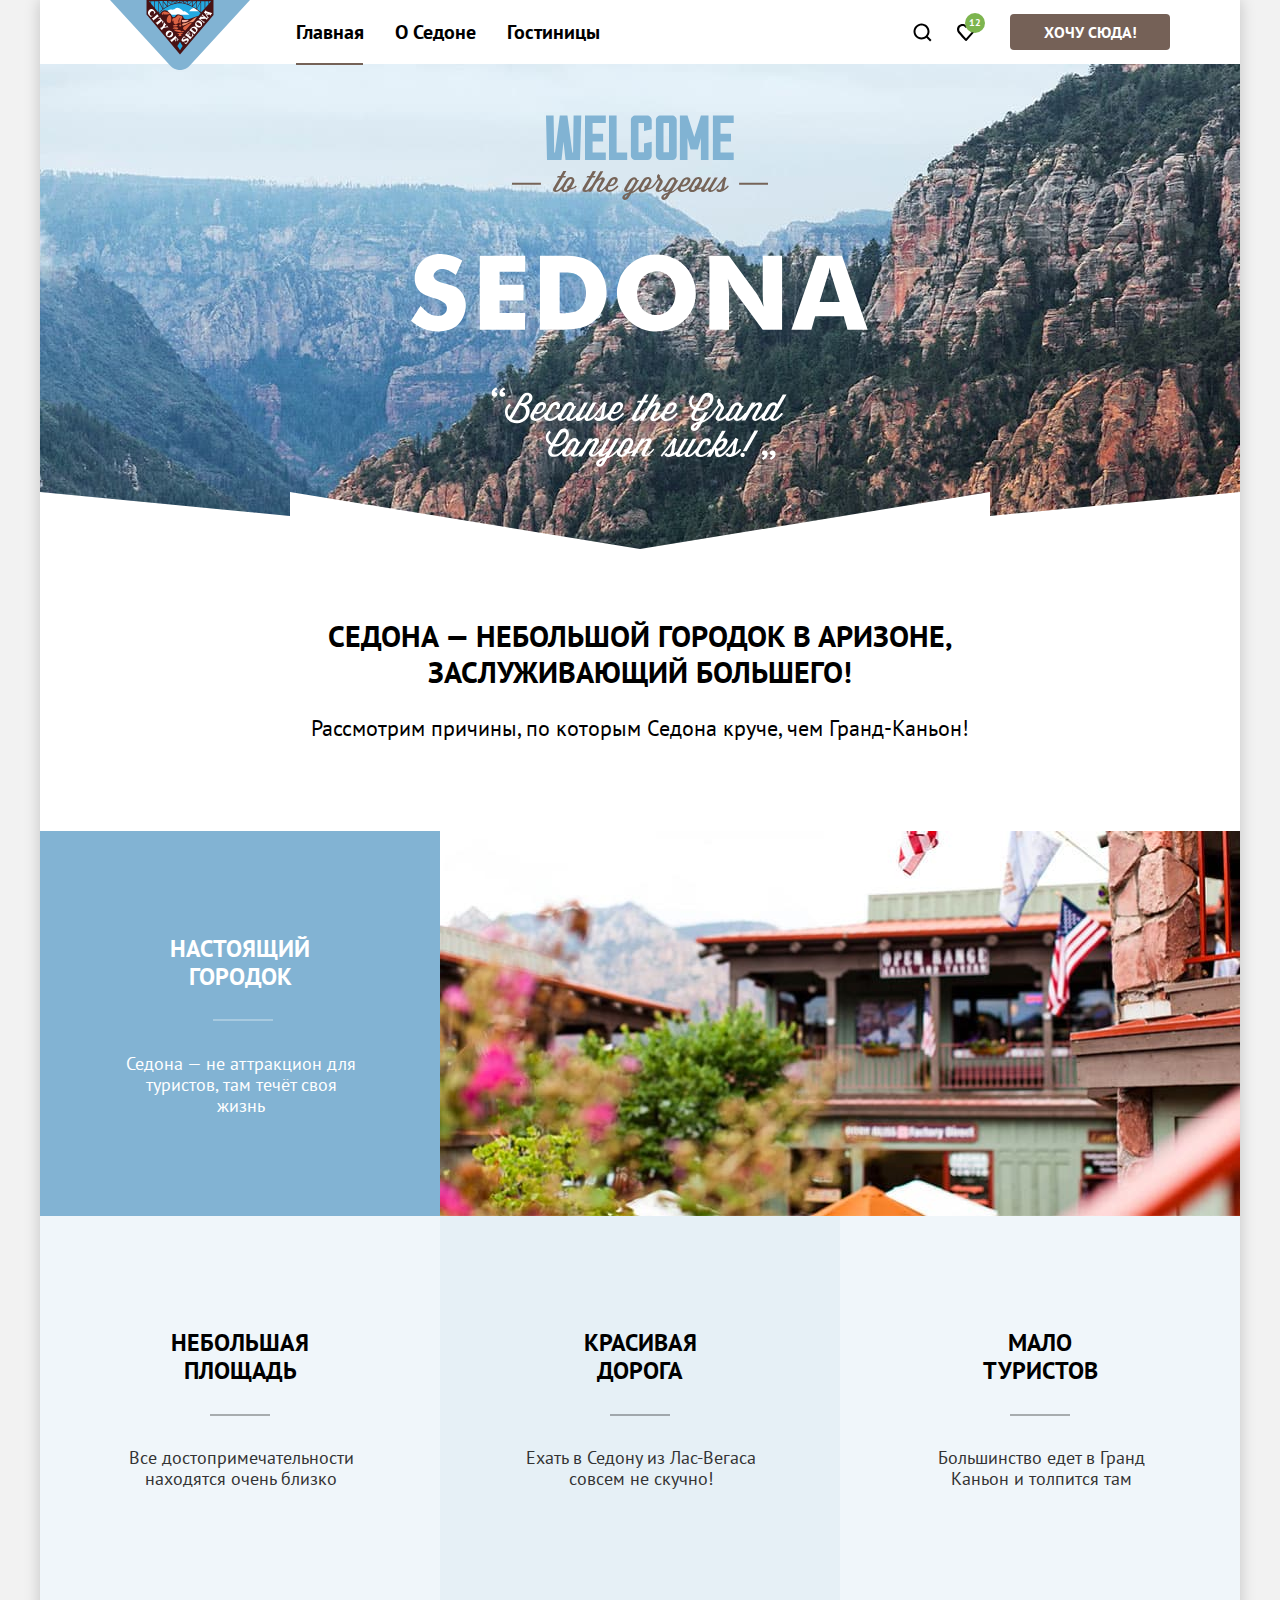
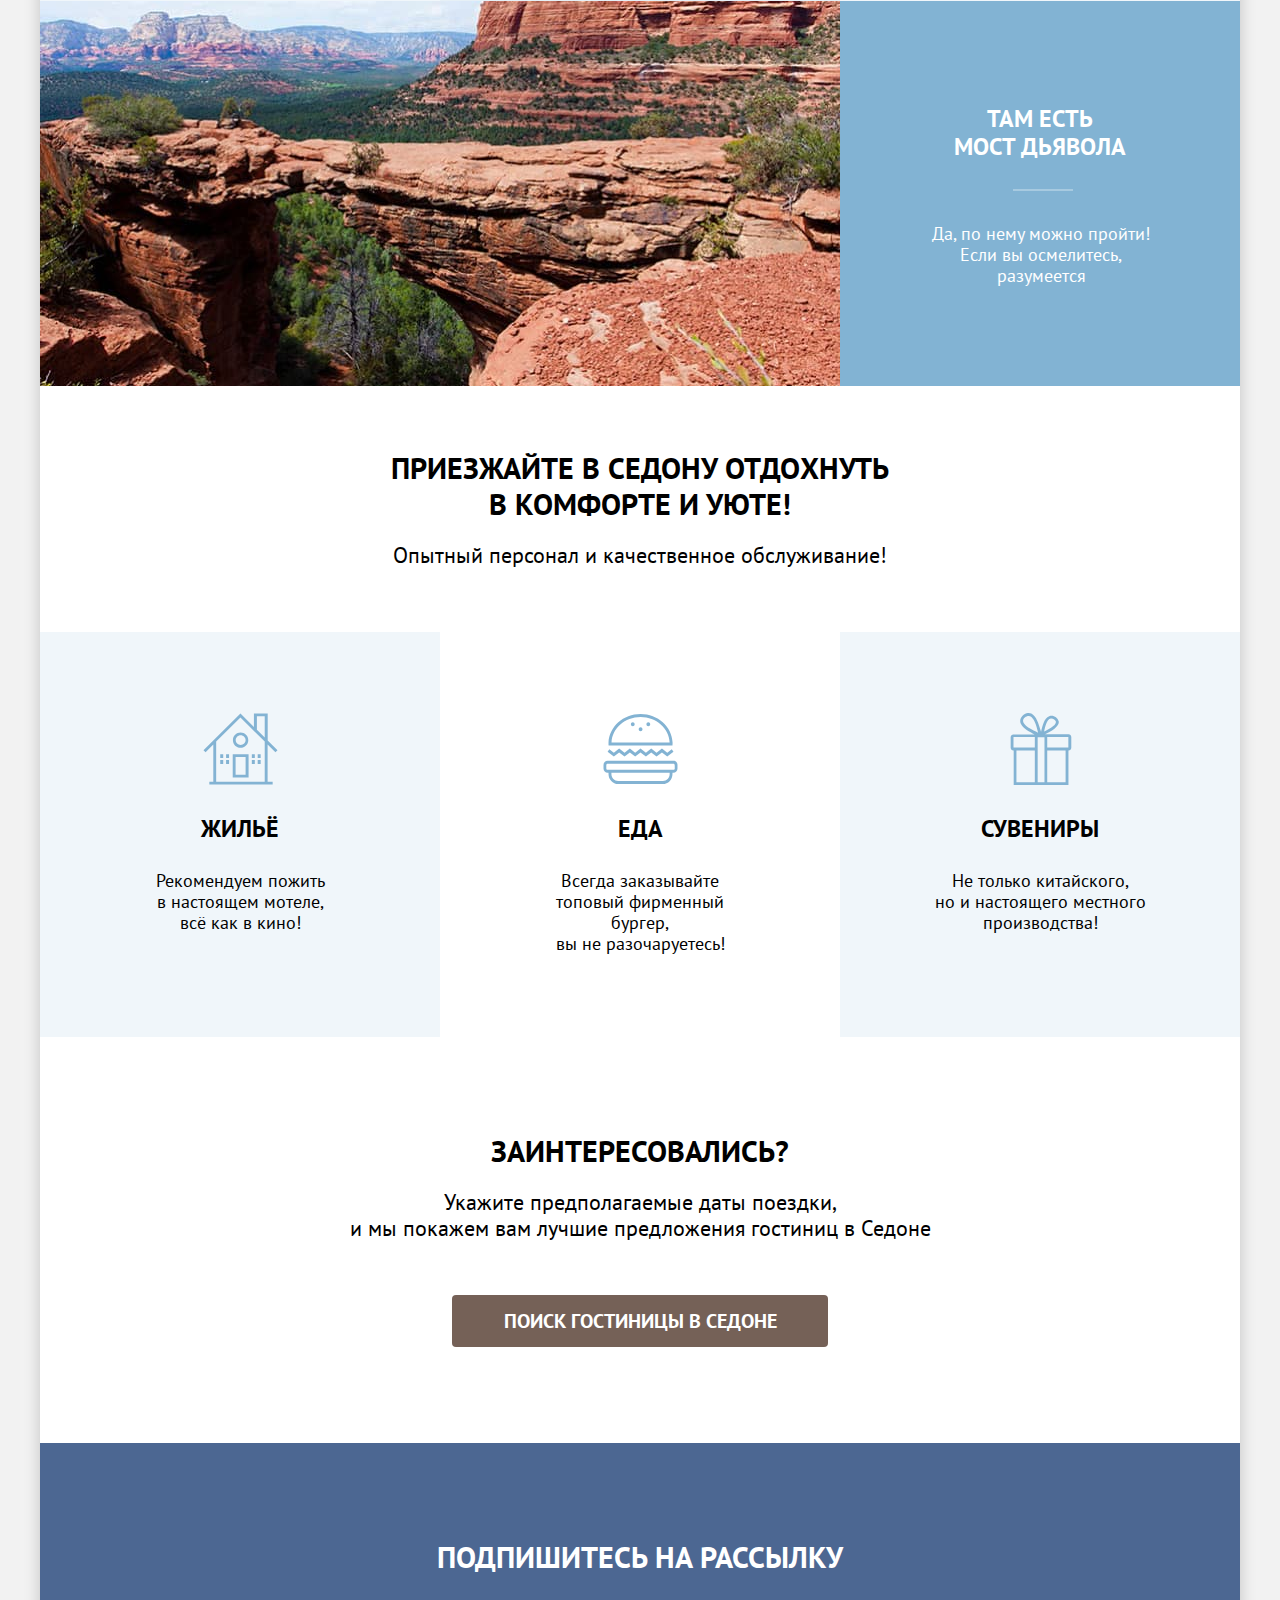
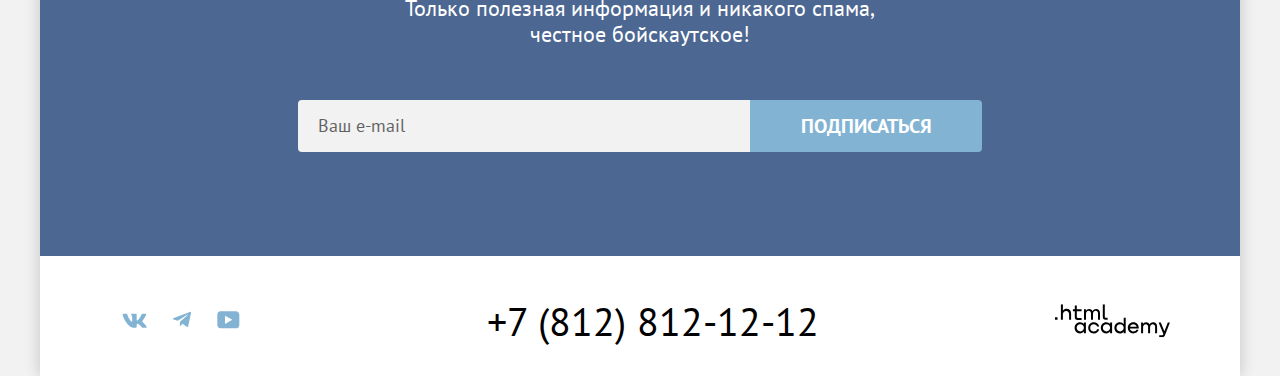
==== commit 0e4e4316: "Merge pull request #12 from Katerina2391/master" ====
--- a/index.html
+++ b/index.html
@@ -48,7 +48,6 @@
         <h1 class="visually-hidden">Город-курорт Седона.</h1>
         <section class="hero">
           <h2 class="visually-hidden">Горы - главная достопримечательность Седоны.</h2>
-          <img class="hero-img-banner" src="images/mountains.jpg" alt="Горы возле Седоны." width="1200" height="485">
           <img class="hero-img" src="images/welcome.svg" alt="Welcome to the gorgeous Sedona, because the Grand Canyon sucks." width="458" height="352">
         </section>
         <section class="advantages">
@@ -165,12 +164,12 @@
           <form class="search-form" action="https://echo.htmlacademy.ru/" method="post">
             <p class="field-group check-in-out">
               <label class="check check-in" for="check-in-date">Дата Заезда:</label>
-              <input class="check-in-field field" type="text" id="check-in-date" name="check-in-date" placeholder="Укажите дату" value="27 апреля 2020">
+              <input class="check-in-field field" type="text" id="check-in-date" name="check-in-date" placeholder="Укажите дату" value="27 апреля 2020" required>
               <span class="date-text date-text-error">Мы не можем отправить вас в прошлое.</span>
             </p>
             <p class="field-group check-in-out">
               <label class="check check-out" for="check-out-date">Дата Выезда:</label>
-              <input class="check-out-field field" type="text" id="check-out-date" name="check-out-date" placeholder="Укажите дату" value="1 сентября 2023">
+              <input class="check-out-field field" type="text" id="check-out-date" name="check-out-date" placeholder="Укажите дату" value="1 сентября 2023" required>
               <span class="date-text">На эти даты есть свободные номера. Пока есть.</span>
             </p>
             <div class="number-wrap">
@@ -182,16 +181,15 @@
                   <button class="minus-plus plus" type="button"><svg width="20" height="20" viewBox="0 0 20 20" fill="currentColor" xmlns="http://www.w3.org/2000/svg"><path d="M17 9h-6V3H9v6H3v2h6v6h2v-6h6V9Z" fill="currentColor"/></svg></button>
                 </div>
               </div>
-
               <div class="children-wrap">
                 <span class="children-tooltip">
-                    <label class="children" for="children">Дети:</label>
-                    <span class="tooltip">
-                      <button class="tooltip-toggle" type="button" aria-labelledby="tooltip-label-date">
-                        <svg class="tooltip-icon" width="26" height="26" viewBox="0 0 26 26" fill="none" xmlns="http://www.w3.org/2000/svg"><circle cx="13" cy="13" r="13" fill="#83B3D3"/><path fill-rule="evenodd" clip-rule="evenodd" d="M12 7h2v2h-2V7Zm2 12h-2v-9h2v9Z" fill="#fff"/></svg>
-                      </button>
-                      <span class="tooltip-text" role="tooltip" id="tooltip-label-date">Укажите количество детей, которые будут с вами, возраст которых от 6 до 18 лет. Дети до 6 лет размещаются бесплатно.</span>
-                    </span>
+                  <label class="children" for="children">Дети:</label>
+                  <span class="tooltip">
+                    <button class="tooltip-toggle" type="button" aria-labelledby="tooltip-label-date">
+                      <svg class="tooltip-icon" width="26" height="26" viewBox="0 0 26 26" fill="none" xmlns="http://www.w3.org/2000/svg"><circle cx="13" cy="13" r="13" fill="#83B3D3"/><path fill-rule="evenodd" clip-rule="evenodd" d="M12 7h2v2h-2V7Zm2 12h-2v-9h2v9Z" fill="#fff"/></svg>
+                    </button>
+                    <span class="tooltip-text" role="tooltip" id="tooltip-label-date">Укажите количество детей, которые будут с вами, возраст которых от 6 до 18 лет. Дети до 6 лет размещаются бесплатно.</span>
+                  </span>
                 </span>
                 <div class="button-wrap">
                   <button class="minus-plus minus" type="button"><svg width="20" height="20" viewBox="0 0 20 20" fill="currentColor" xmlns="http://www.w3.org/2000/svg"><path d="M3 9v2h14V9H3Z" fill="currentColor"/></svg></button>
@@ -200,7 +198,6 @@
                 </div>
               </div>
             </div>
-
             <button class="search-button button button-light" type="submit">Найти</button>
           </form>
         </section>
--- a/styles/styles.css
+++ b/styles/styles.css
@@ -418,6 +418,10 @@
 /* HERO */
 
 .hero {
+  background-image: url("../images/mountains.jpg");
+  background-position: center;
+  background-repeat: no-repeat;
+  background-size: cover;
   background-color: #7ea2c2;
   padding: 51px 70px 82px;
   position: relative;
@@ -1127,6 +1131,10 @@
   content: "";
 }
 
+.control-input[type="radio"]:disabled + .control-label-radio {
+  opacity: 0.1;
+}
+
 .control-radio:hover {
   opacity: 0.6;
 }
@@ -1137,6 +1145,10 @@
 
 .control-radio:focus + .control-radio::before {
   box-shadow: 0 0 0 3px #83b3d3;
+}
+
+.control-radio:disabled {
+  opacity: 0.1;
 }
 
 .price-input {
@@ -1622,11 +1634,15 @@
   position: fixed;
   top: 0;
   left: 0;
-  display: flex;
   width: 100%;
   height: 100%;
   background-color: rgba(242 242 242 / 80%);
   z-index: 2;
+  display: none;
+}
+
+.modal-container-active {
+  display: flex;
 }
 
 .modal {
@@ -1873,10 +1889,6 @@
 
 .date-text-error {
   color: #ff5757;
-}
-
-.modal-container-close {
-  display: none;
 }
 
 .children-tooltip {
